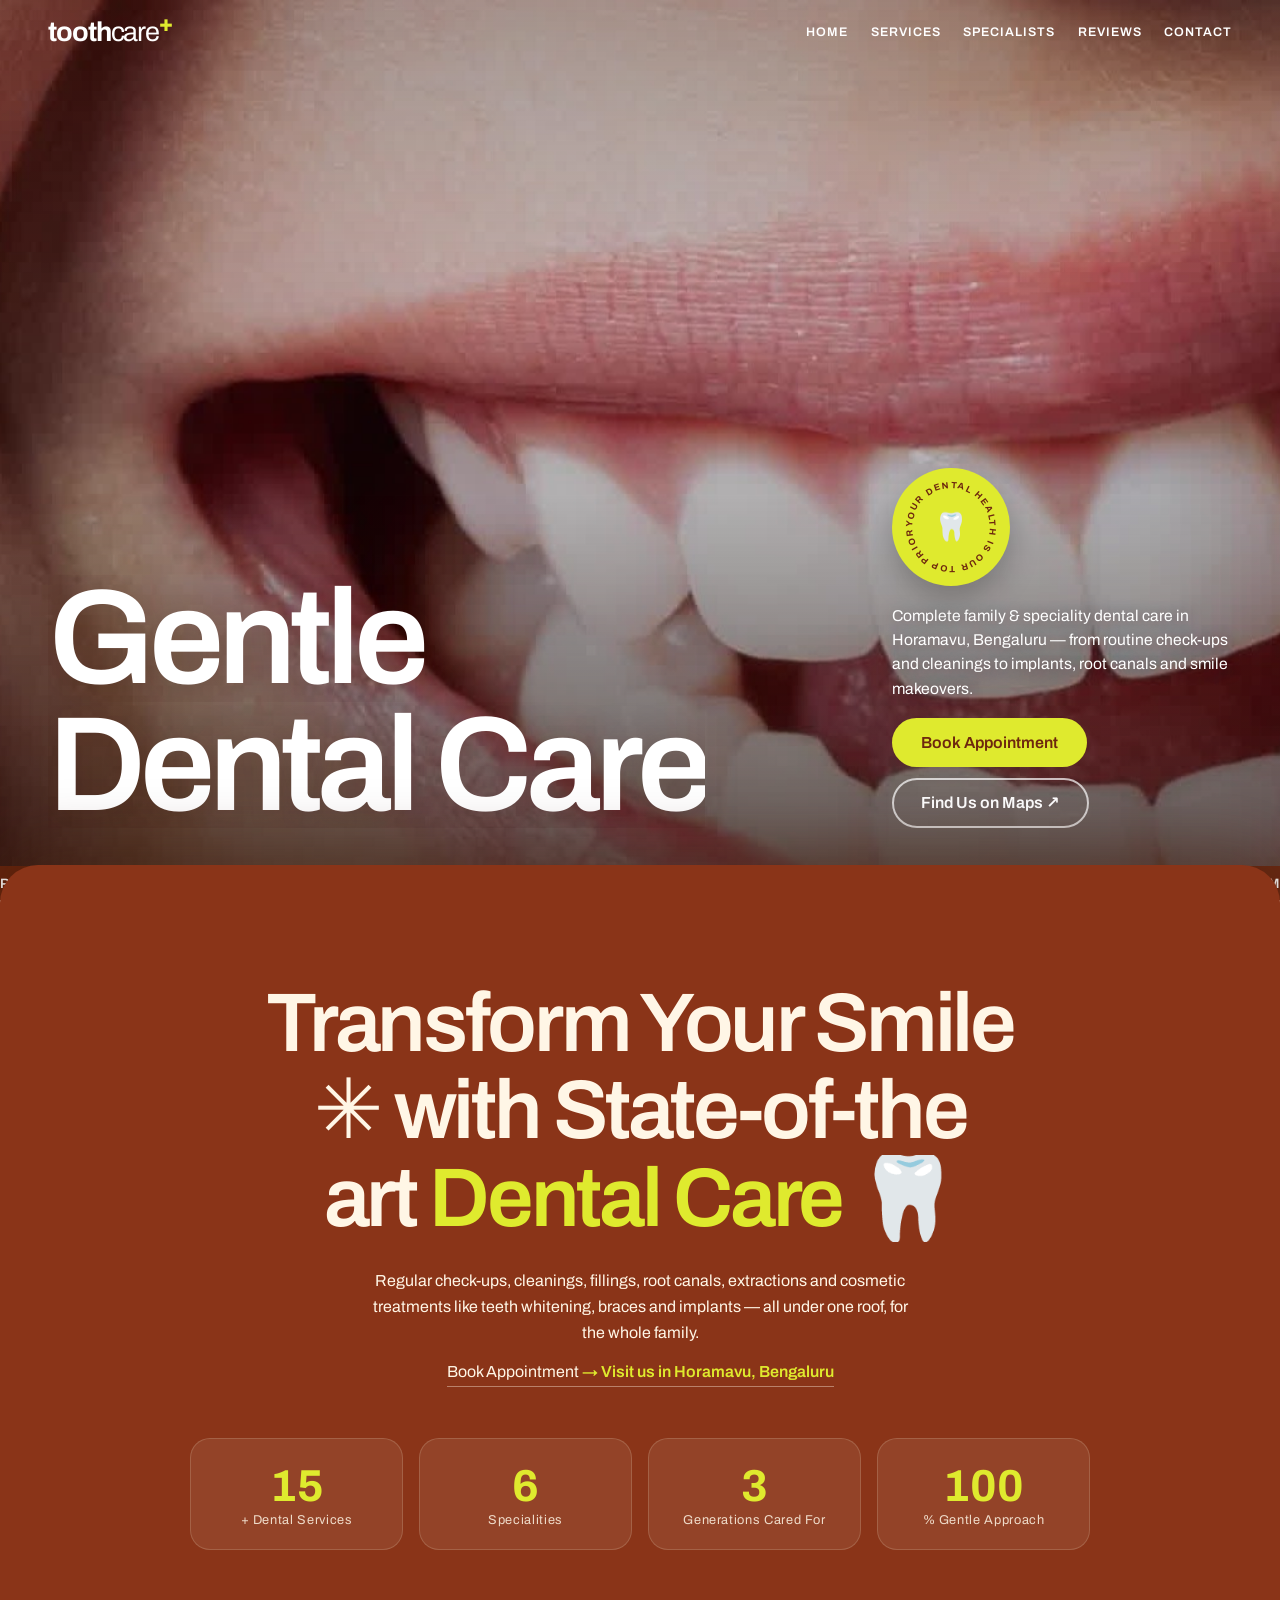
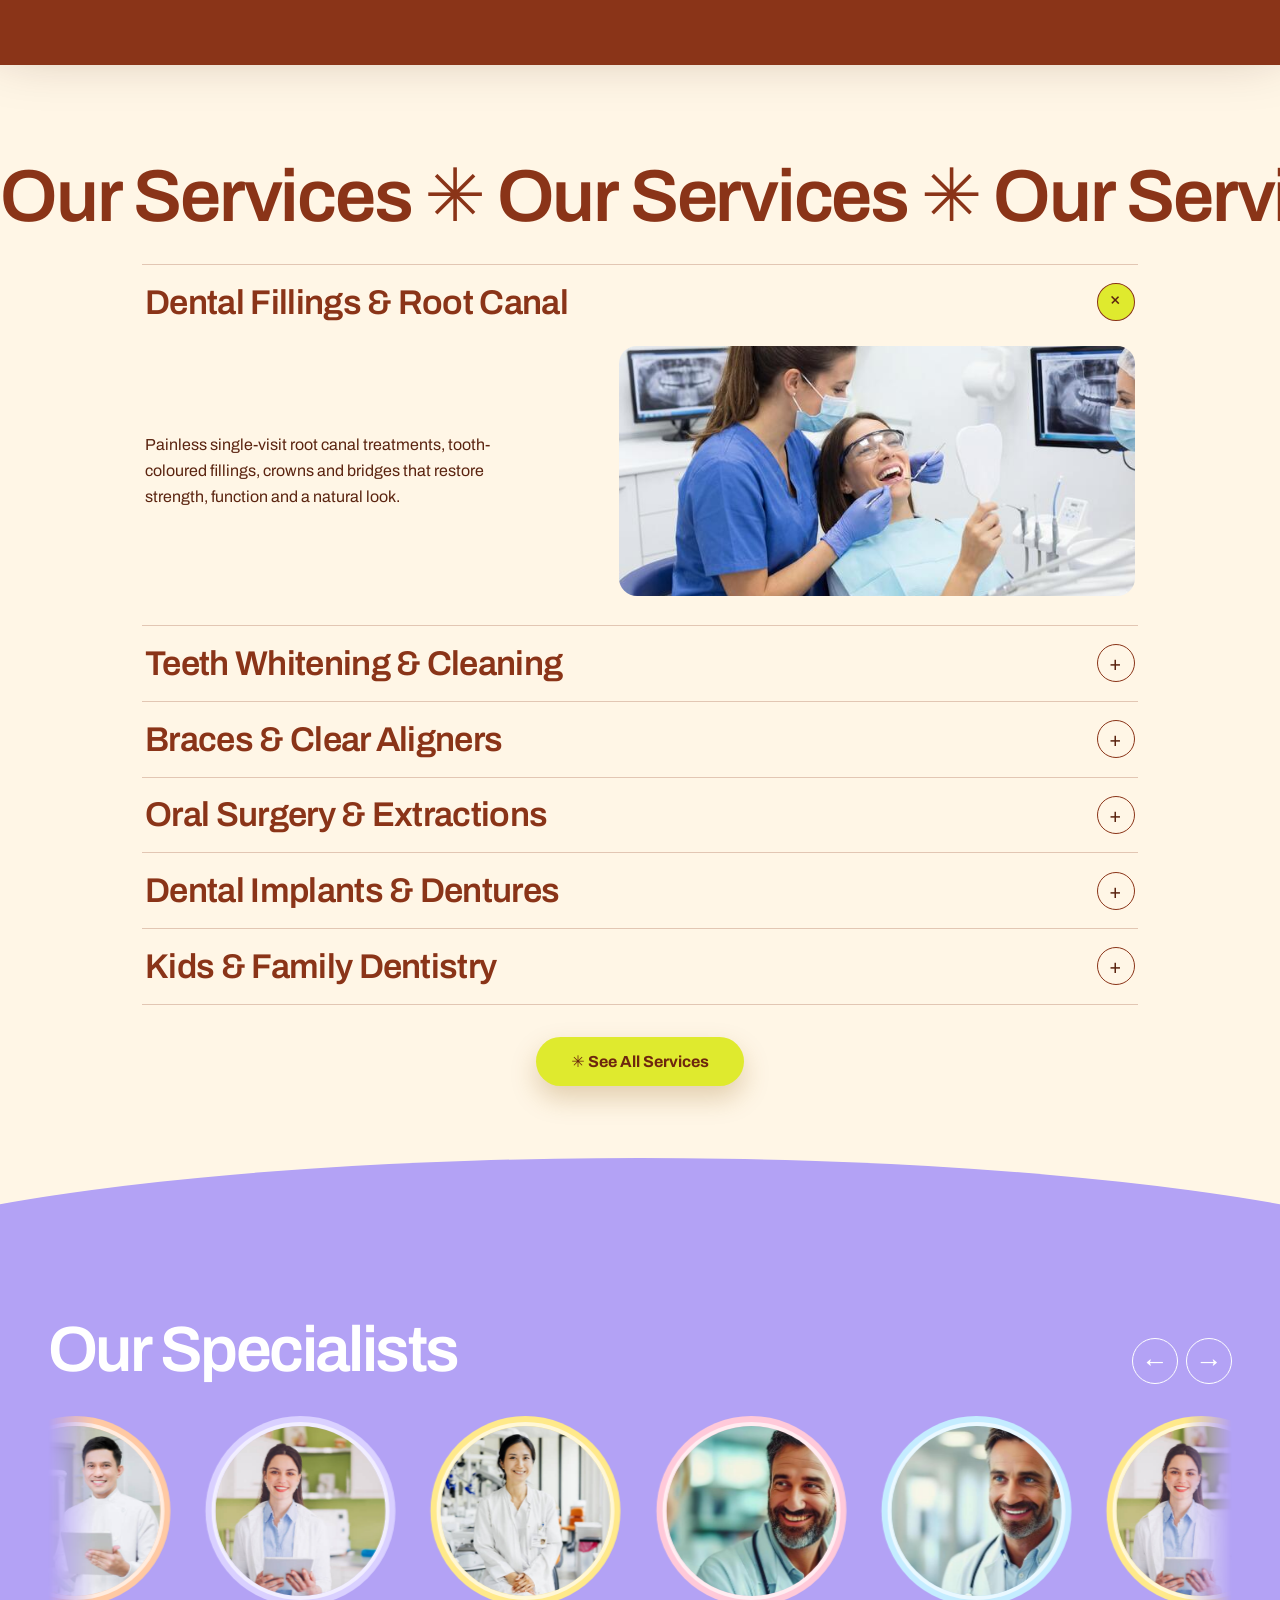
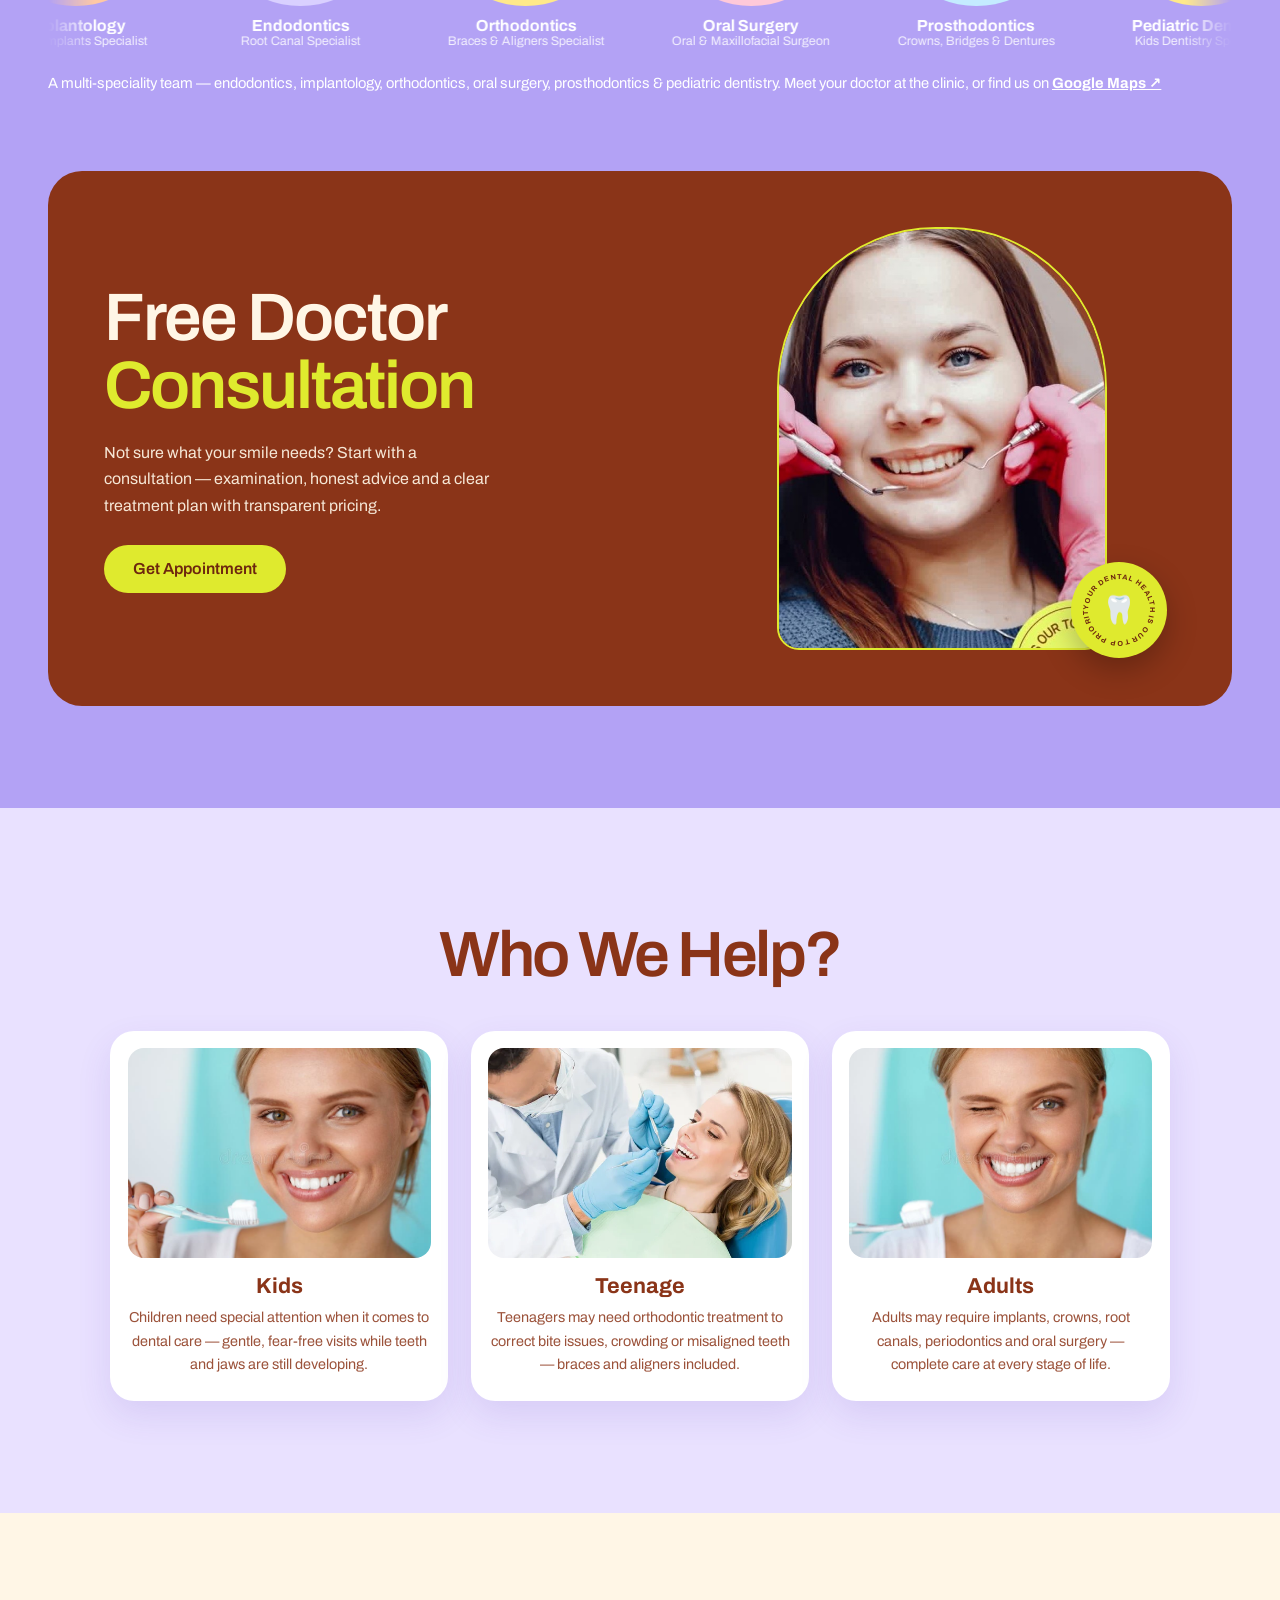
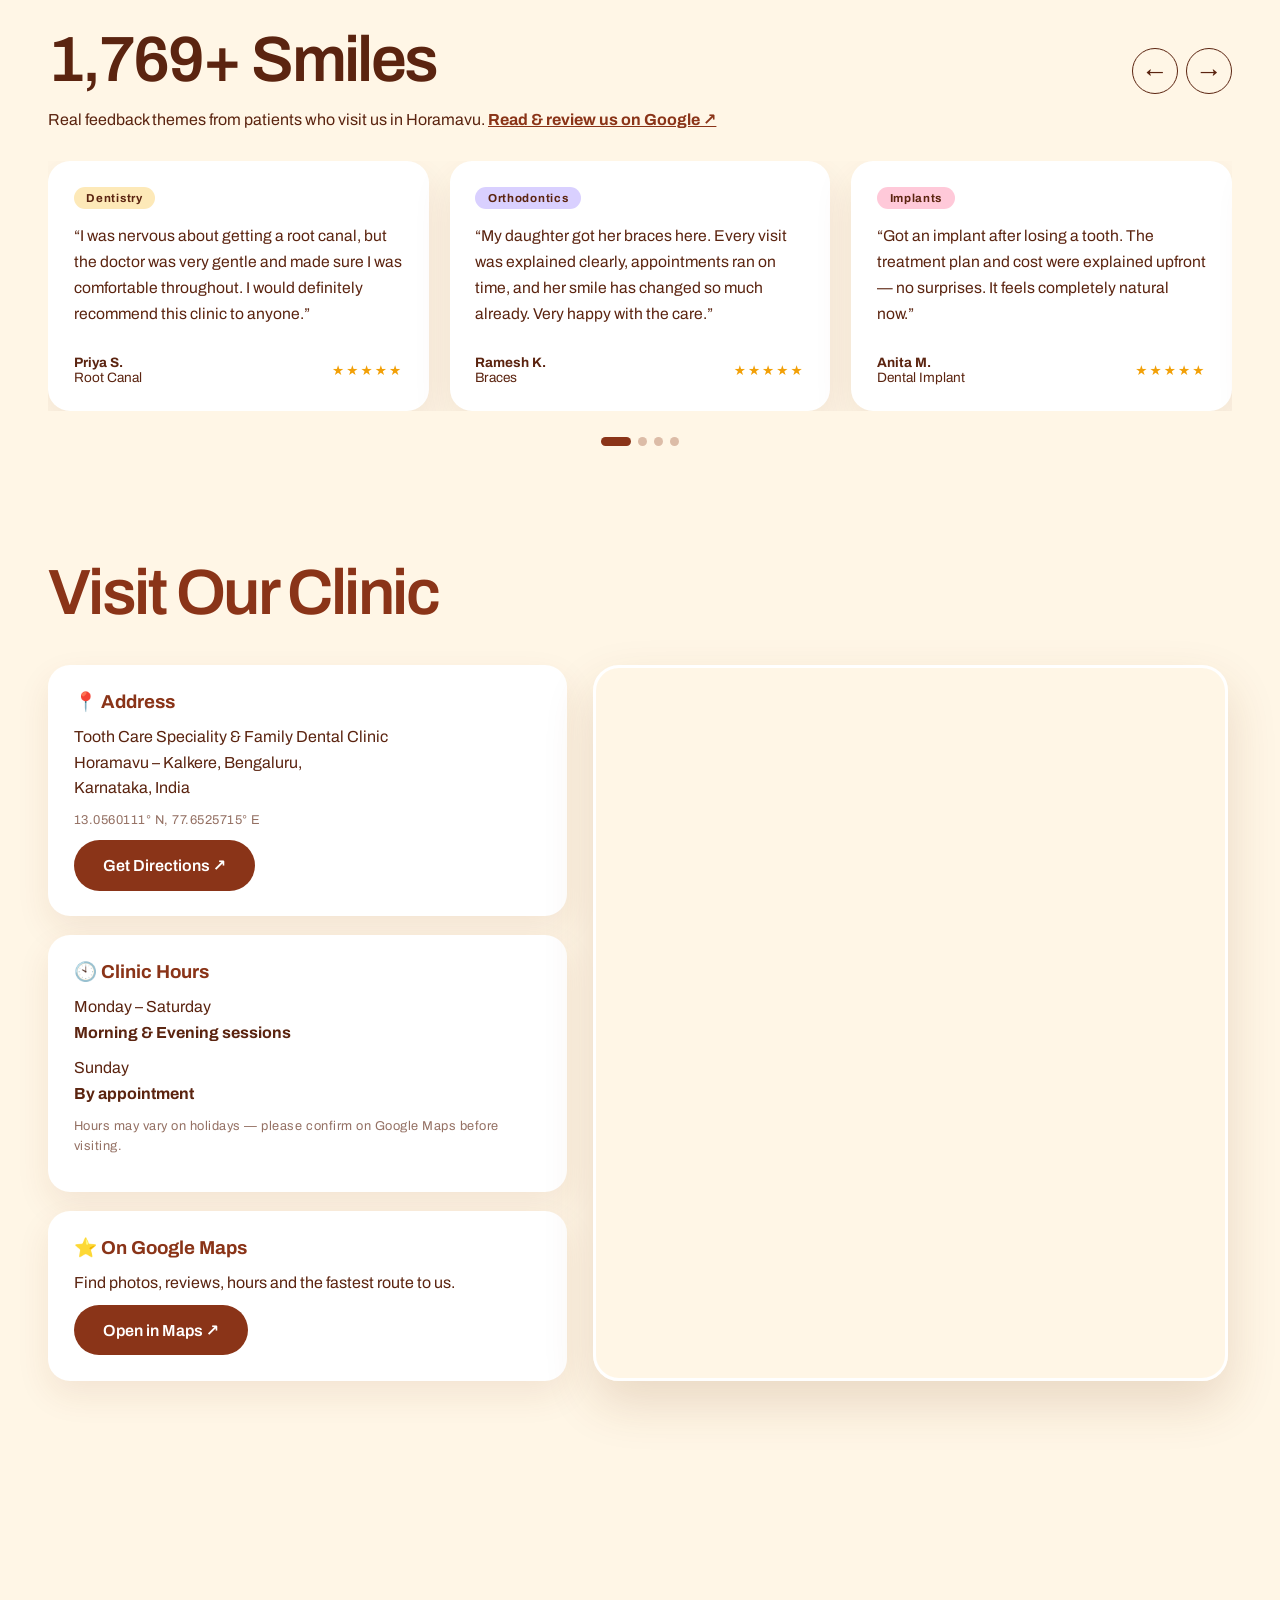
==== index.html @ a6b0d1fe "Build Tooth Care dental clinic site replicating reference video design & animations Co-authored-by: " ====
<!DOCTYPE html>
<html lang="en">
<head>
<meta charset="UTF-8">
<meta name="viewport" content="width=device-width, initial-scale=1.0">
<title>Tooth Care Speciality & Family Dental Clinic — Gentle Dental Care, Horamavu, Bengaluru</title>
<meta name="description" content="Tooth Care Speciality & Family Dental Clinic in Horamavu–Kalkere, Bengaluru. Gentle, state-of-the-art family dentistry: implants, root canal, braces, whitening & kids dentistry.">
<link rel="preconnect" href="https://fonts.googleapis.com"><link rel="preconnect" href="https://fonts.gstatic.com" crossorigin>
<link href="https://fonts.googleapis.com/css2?family=Archivo:ital,wght@0,400;0,500;0,600;0,700;1,400&family=Archivo+Expanded:wght@500;600&display=swap" rel="stylesheet">
<link rel="stylesheet" href="styles.css">
<link rel="icon" href="data:image/svg+xml,<svg xmlns='http://www.w3.org/2000/svg' viewBox='0 0 100 100'><text y='.9em' font-size='90'>🦷</text></svg>">
</head>
<body>

<!-- ══════════ INTRO COLLAGE (video 0–1.5s: tilted cards zoom-out) ══════════ -->
<div class="intro" id="intro" aria-hidden="true">
  <div class="intro-card ic1"><img src="assets/hero.jpg" alt=""><span>Gentle Dental Care</span></div>
  <div class="intro-card ic2"><img src="assets/service-fillings.jpg" alt=""><span>Our Services ✳</span></div>
  <div class="intro-card ic3"><img src="assets/consult.jpg" alt=""><span>Free Consultation</span></div>
  <div class="intro-card ic4"><img src="assets/doc-2.jpg" alt=""><span>Our Specialists</span></div>
  <div class="intro-logo">tooth<b>care</b></div>
</div>

<!-- ══════════ HEADER ══════════ -->
<header class="site-head" id="siteHead">
  <a class="logo" href="#top">tooth<span>care</span><i>✚</i></a>
  <button class="burger" id="burger" aria-label="Open menu"><span></span><span></span></button>
  <nav class="head-nav">
    <a href="#top">HOME</a><a href="#services">SERVICES</a><a href="#specialists">SPECIALISTS</a><a href="#reviews">REVIEWS</a><a href="#visit">CONTACT</a>
  </nav>
</header>

<!-- Full-screen menu (brown slide-down) -->
<div class="menu-overlay" id="menuOverlay">
  <button class="menu-close" id="menuClose" aria-label="Close menu">✕</button>
  <nav>
    <a href="#top"><em>01</em>Home</a><a href="#services"><em>02</em>Services</a>
    <a href="#specialists"><em>03</em>Specialists</a><a href="#help"><em>04</em>Who We Help</a>
    <a href="#reviews"><em>05</em>Reviews</a><a href="#book"><em>06</em>Book Appointment</a><a href="#visit"><em>07</em>Visit Us</a>
  </nav>
  <p>TOOTH CARE SPECIALITY &amp; FAMILY DENTAL CLINIC · Horamavu, Bengaluru</p>
</div>

<main id="top">

<!-- ══════════ HERO (video 1–5s) ══════════ -->
<section class="hero">
  <div class="hero-media"><img id="heroImg" src="assets/hero.jpg" alt="A bright, healthy smile"></div>
  <div class="hero-shade"></div>
  <div class="hero-content">
    <h1 class="mask-lines">
      <span class="ml"><span>Gentle</span></span>
      <span class="ml"><span>Dental Care</span></span>
    </h1>
    <div class="hero-side">
      <div class="badge-rotor" aria-hidden="true">
        <svg viewBox="0 0 120 120"><defs><path id="circ" d="M60,60 m-44,0 a44,44 0 1,1 88,0 a44,44 0 1,1 -88,0"/></defs>
        <text><textPath href="#circ">YOUR DENTAL HEALTH IS OUR TOP PRIORITY • </textPath></text></svg>
        <span class="badge-tooth">🦷</span>
      </div>
      <p class="hero-copy reveal">Complete family &amp; speciality dental care in Horamavu, Bengaluru — from routine check-ups and cleanings to implants, root canals and smile makeovers.</p>
      <div class="hero-cta reveal">
        <a class="btn btn-lime" href="#book">Book Appointment</a>
        <a class="btn btn-ghost" href="https://www.google.com/maps/place/TOOTH+CARE+SPECIALITY+%26+FAMILY+DENTAL+CLINIC/@13.0560163,77.6499966,17z/data=!3m1!4b1!4m6!3m5!1s0x3bae171b1716ad7f:0x46b4d4e4eebc64c6!8m2!3d13.0560111!4d77.6525715!16s%2Fg%2F11z4lwh942" target="_blank" rel="noopener">Find Us on Maps ↗</a>
      </div>
    </div>
  </div>
  <div class="hero-ticker" aria-hidden="true"><div class="ticker-track">
    <span>PAINLESS ROOT CANAL ✳ DENTAL IMPLANTS ✳ BRACES &amp; ALIGNERS ✳ TEETH WHITENING ✳ KIDS DENTISTRY ✳ CROWNS &amp; BRIDGES ✳ </span>
    <span>PAINLESS ROOT CANAL ✳ DENTAL IMPLANTS ✳ BRACES &amp; ALIGNERS ✳ TEETH WHITENING ✳ KIDS DENTISTRY ✳ CROWNS &amp; BRIDGES ✳ </span>
  </div></div>
</section>

<!-- ══════════ TRANSFORM (video 3–5.5s: brown panel slides up) ══════════ -->
<section class="transform" id="about">
  <h2 class="mask-lines center">
    <span class="ml"><span>Transform Your Smile</span></span>
    <span class="ml"><span>✳ with State-of-the</span></span>
    <span class="ml"><span>art <em>Dental Care</em> 🦷</span></span>
  </h2>
  <p class="transform-copy reveal">Regular check-ups, cleanings, fillings, root canals, extractions and cosmetic treatments like teeth whitening, braces and implants — all under one roof, for the whole family.</p>
  <a class="phone-link reveal" href="#book">Book Appointment <b>→ Visit us in Horamavu, Bengaluru</b></a>
  <div class="stats reveal-group">
    <div class="stat"><strong data-count="15">0</strong><span>+ Dental Services</span></div>
    <div class="stat"><strong data-count="6">0</strong><span>Specialities</span></div>
    <div class="stat"><strong data-count="3">0</strong><span>Generations Cared For</span></div>
    <div class="stat"><strong data-count="100">0</strong><span>% Gentle Approach</span></div>
  </div>
</section>

<!-- ══════════ SERVICES (video 5.5–13s: marquee + expanding accordion + scoop) ══════════ -->
<section class="services" id="services">
  <div class="marquee" aria-hidden="true"><div class="marquee-track" id="marqueeTrack"></div></div>

  <div class="accordion" id="accordion">
    <article class="svc is-open" data-svc>
      <button class="svc-head"><span class="svc-name">Dental Fillings &amp; Root Canal</span><span class="svc-plus">+</span></button>
      <div class="svc-body"><div class="svc-inner">
        <p>Painless single-visit root canal treatments, tooth-coloured fillings, crowns and bridges that restore strength, function and a natural look.</p>
        <img src="assets/service-fillings.jpg" alt="Dentist treating a patient">
      </div></div>
    </article>
    <article class="svc" data-svc>
      <button class="svc-head"><span class="svc-name">Teeth Whitening &amp; Cleaning</span><span class="svc-plus">+</span></button>
      <div class="svc-body"><div class="svc-inner">
        <p>Professional scaling, polishing and whitening that lifts stains and brightens your smile safely — with honest guidance on keeping it that way.</p>
        <img src="assets/service-whitening.jpg" alt="Teeth whitening treatment">
      </div></div>
    </article>
    <article class="svc" data-svc>
      <button class="svc-head"><span class="svc-name">Braces &amp; Clear Aligners</span><span class="svc-plus">+</span></button>
      <div class="svc-body"><div class="svc-inner">
        <p>Orthodontic treatment for teens and adults — metal, ceramic and discreet clear aligners to correct bite issues and misaligned teeth.</p>
        <img src="assets/service-smile.jpg" alt="Happy patient after treatment">
      </div></div>
    </article>
    <article class="svc" data-svc>
      <button class="svc-head"><span class="svc-name">Oral Surgery &amp; Extractions</span><span class="svc-plus">+</span></button>
      <div class="svc-body"><div class="svc-inner">
        <p>Gentle wisdom-tooth removal and surgical extractions with careful after-care, so healing is quick and comfortable.</p>
        <img src="assets/service-surgery.jpg" alt="Dental surgery in a modern clinic">
      </div></div>
    </article>
    <article class="svc" data-svc>
      <button class="svc-head"><span class="svc-name">Dental Implants &amp; Dentures</span><span class="svc-plus">+</span></button>
      <div class="svc-body"><div class="svc-inner">
        <p>Permanent, natural-feeling replacements for missing teeth — implants, implant-supported crowns and comfortable removable dentures.</p>
        <img src="assets/service-implants.jpg" alt="Dental implant treatment">
      </div></div>
    </article>
    <article class="svc" data-svc>
      <button class="svc-head"><span class="svc-name">Kids &amp; Family Dentistry</span><span class="svc-plus">+</span></button>
      <div class="svc-body"><div class="svc-inner">
        <p>Friendly preventive care for children — fluoride applications, sealants, habit correction and check-ups that make kids love the dentist.</p>
        <img src="assets/kids.jpg" alt="Young patient smiling">
      </div></div>
    </article>
  </div>
  <button class="see-all" id="seeAll">✳ See All Services</button>
  <div class="scoop" aria-hidden="true"></div>
</section>

<!-- ══════════ SPECIALISTS (video 13–19s: lavender auto-carousel) ══════════ -->
<section class="specialists" id="specialists">
  <div class="sec-head">
    <h2 class="mask-lines"><span class="ml"><span>Our Specialists</span></span></h2>
    <div class="arrows"><button id="spPrev" aria-label="Previous specialists">←</button><button id="spNext" aria-label="Next specialists">→</button></div>
  </div>
  <div class="sp-viewport"><div class="sp-track" id="spTrack"></div></div>
  <p class="sp-note reveal">A multi-speciality team — endodontics, implantology, orthodontics, oral surgery, prosthodontics &amp; pediatric dentistry. Meet your doctor at the clinic, or find us on <a href="https://www.google.com/maps/place/TOOTH+CARE+SPECIALITY+%26+FAMILY+DENTAL+CLINIC/@13.0560163,77.6499966,17z/data=!3m1!4b1!4m6!3m5!1s0x3bae171b1716ad7f:0x46b4d4e4eebc64c6!8m2!3d13.0560111!4d77.6525715!16s%2Fg%2F11z4lwh942" target="_blank" rel="noopener">Google Maps ↗</a></p>

  <!-- Free consultation banner (video 18.5–21s) -->
  <div class="consult reveal-scale">
    <div class="consult-text">
      <h3 class="mask-lines"><span class="ml"><span>Free Doctor</span></span><span class="ml"><span><em>Consultation</em></span></span></h3>
      <p>Not sure what your smile needs? Start with a consultation — examination, honest advice and a clear treatment plan with transparent pricing.</p>
      <a class="btn btn-lime" href="#book">Get Appointment</a>
    </div>
    <div class="consult-media">
      <img src="assets/consult.jpg" alt="Patient smiling during a dental check-up">
      <div class="badge-rotor small" aria-hidden="true">
        <svg viewBox="0 0 120 120"><defs><path id="circ2" d="M60,60 m-44,0 a44,44 0 1,1 88,0 a44,44 0 1,1 -88,0"/></defs>
        <text><textPath href="#circ2">YOUR DENTAL HEALTH IS OUR TOP PRIORITY • </textPath></text></svg>
        <span class="badge-tooth">🦷</span>
      </div>
    </div>
  </div>
</section>

<!-- ══════════ WHO WE HELP (video 21–23.5s: staggered cards) ══════════ -->
<section class="help" id="help">
  <h2 class="mask-lines center"><span class="ml"><span>Who We Help?</span></span></h2>
  <div class="help-grid reveal-group">
    <article class="help-card"><img src="assets/kids.jpg" alt="Smiling child"><h3>Kids</h3><p>Children need special attention when it comes to dental care — gentle, fear-free visits while teeth and jaws are still developing.</p></article>
    <article class="help-card"><img src="assets/service-whitening.jpg" alt="Teen dental treatment"><h3>Teenage</h3><p>Teenagers may need orthodontic treatment to correct bite issues, crowding or misaligned teeth — braces and aligners included.</p></article>
    <article class="help-card"><img src="assets/adults.jpg" alt="Smiling adult"><h3>Adults</h3><p>Adults may require implants, crowns, root canals, periodontics and oral surgery — complete care at every stage of life.</p></article>
  </div>
</section>

<!-- ══════════ REVIEWS (video 23.5–27.5s: card carousel) ══════════ -->
<section class="reviews" id="reviews">
  <div class="sec-head">
    <h2 class="mask-lines"><span class="ml"><span><b data-count="1800">0</b>+ Smiles</span></span></h2>
    <div class="arrows"><button id="rvPrev" aria-label="Previous reviews">←</button><button id="rvNext" aria-label="Next reviews">→</button></div>
  </div>
  <p class="reviews-sub reveal">Real feedback themes from patients who visit us in Horamavu. <a href="https://www.google.com/maps/place/TOOTH+CARE+SPECIALITY+%26+FAMILY+DENTAL+CLINIC/@13.0560163,77.6499966,17z/data=!3m1!4b1!4m6!3m5!1s0x3bae171b1716ad7f:0x46b4d4e4eebc64c6!8m2!3d13.0560111!4d77.6525715!16s%2Fg%2F11z4lwh942" target="_blank" rel="noopener">Read &amp; review us on Google ↗</a></p>
  <div class="rv-viewport"><div class="rv-track" id="rvTrack"></div></div>
  <div class="rv-dots" id="rvDots"></div>
</section>

<!-- ══════════ VISIT / MAPS ══════════ -->
<section class="visit" id="visit">
  <h2 class="mask-lines"><span class="ml"><span>Visit Our Clinic</span></span></h2>
  <div class="visit-grid">
    <div class="visit-info reveal-group">
      <div class="v-card"><h3>📍 Address</h3><p>Tooth Care Speciality &amp; Family Dental Clinic<br>Horamavu – Kalkere, Bengaluru,<br>Karnataka, India</p><p class="coords">13.0560111° N, 77.6525715° E</p>
      <a class="btn btn-brown" href="https://www.google.com/maps/dir/?api=1&destination=13.0560111,77.6525715&destination_place_id=ChIJj60xaxAWrjsRxmS87u40tEY" target="_blank" rel="noopener">Get Directions ↗</a></div>
      <div class="v-card"><h3>🕙 Clinic Hours</h3><p>Monday – Saturday<br><b>Morning &amp; Evening sessions</b></p><p>Sunday<br><b>By appointment</b></p><p class="coords">Hours may vary on holidays — please confirm on Google Maps before visiting.</p></div>
      <div class="v-card"><h3>⭐ On Google Maps</h3><p>Find photos, reviews, hours and the fastest route to us.</p>
      <a class="btn btn-brown" href="https://www.google.com/maps/place/TOOTH+CARE+SPECIALITY+%26+FAMILY+DENTAL+CLINIC/@13.0560163,77.6499966,17z/data=!3m1!4b1!4m6!3m5!1s0x3bae171b1716ad7f:0x46b4d4e4eebc64c6!8m2!3d13.0560111!4d77.6525715!16s%2Fg%2F11z4lwh942" target="_blank" rel="noopener">Open in Maps ↗</a></div>
    </div>
    <div class="map-wrap reveal-scale">
      <iframe title="Tooth Care Speciality & Family Dental Clinic on Google Maps" src="https://www.google.com/maps?q=TOOTH%20CARE%20SPECIALITY%20%26%20FAMILY%20DENTAL%20CLINIC&ll=13.0560111,77.6525715&z=17&output=embed" loading="lazy" referrerpolicy="no-referrer-when-downgrade" allowfullscreen></iframe>
    </div>
  </div>
</section>

<!-- ══════════ BOOK (lime footer, video 27.5–29.5s, circle-wipe reveal) ══════════ -->
<footer class="book" id="book">
  <h2 class="mask-lines center"><span class="ml"><span>Book appointment today</span></span></h2>
  <form class="book-form reveal" id="bookForm" novalidate>
    <div class="mode-toggle" role="group" aria-label="Consultation mode">
      <button type="button" class="is-on" data-mode="In-person">In-person</button>
      <button type="button" data-mode="Online">Online</button>
    </div>
    <div class="form-row">
      <label>Your name<input name="name" type="text" placeholder="Full name" required></label>
      <label>Phone<input name="phone" type="tel" inputmode="tel" placeholder="10-digit mobile" required></label>
    </div>
    <div class="form-row">
      <label>Service<select name="service" required><option value="">Select a service…</option><option>General Check-up &amp; Cleaning</option><option>Root Canal Treatment</option><option>Dental Implants</option><option>Braces / Clear Aligners</option><option>Teeth Whitening</option><option>Kids Dentistry</option><option>Tooth Pain / Emergency</option><option>Other</option></select></label>
      <label>Preferred date<input name="date" type="date" required></label>
    </div>
    <label class="full">Anything we should know? (optional)<textarea name="notes" rows="2" placeholder="e.g. Tooth pain since 2 days…"></textarea></label>
    <p class="form-err" id="formErr" role="alert"></p>
    <button class="btn btn-brown big" type="submit">Get Appointment Now</button>
    <p class="form-ok" id="formOk" hidden>✅ Thank you! Your request is noted. Please also confirm your slot at the clinic — or tap “Get Directions” to visit us directly.</p>
  </form>

  <div class="foot-grid reveal-group">
    <div class="foot-brand"><span class="logo light">tooth<i>care</i>✚</span><p>Gentle Dental Care for the whole family — Horamavu, Bengaluru.</p></div>
    <nav><h4>Menu</h4><a href="#services">Services</a><a href="#specialists">Specialists</a><a href="#reviews">Reviews</a><a href="#visit">Contact</a></nav>
    <nav><h4>Solutions</h4><a href="#services">Dental fillings</a><a href="#services">Root canal treatment</a><a href="#services">Teeth whitening</a><a href="#services">Dental implants</a></nav>
    <nav><h4>Follow us</h4><a href="https://www.google.com/maps/place/TOOTH+CARE+SPECIALITY+%26+FAMILY+DENTAL+CLINIC/@13.0560163,77.6499966,17z/data=!3m1!4b1!4m6!3m5!1s0x3bae171b1716ad7f:0x46b4d4e4eebc64c6!8m2!3d13.0560111!4d77.6525715!16s%2Fg%2F11z4lwh942" target="_blank" rel="noopener">Google Maps</a><a href="#book">Book Online</a><a href="#visit">Directions</a></nav>
  </div>
  <div class="foot-base"><span>© 2026 Tooth Care Speciality &amp; Family Dental Clinic. All Rights Reserved.</span><span>Horamavu · Bengaluru</span><span>Terms &amp; Conditions</span></div>
</footer>

</main>

<button class="to-top" id="toTop" aria-label="Back to top">↑</button>
<script src="script.js"></script>
</body>
</html>
---- styles.css ----
:root{
  --cream:#fff6e6; --brown:#8a3418; --brown-d:#6d270e; --lav:#b3a2f5; --lav-l:#e9e1ff;
  --lime:#dfea2e; --lime-d:#c8d41f; --ink:#5b2410; --white:#fff; --rad:26px;
  --ease:cubic-bezier(.22,1,.36,1); --spring:cubic-bezier(.34,1.56,.64,1);
}
*{margin:0;padding:0;box-sizing:border-box}
html{scroll-behavior:smooth}
body{font-family:'Archivo',system-ui,sans-serif;background:var(--cream);color:var(--ink);overflow-x:hidden}
img{display:block;max-width:100%}
a{color:inherit}
button{font:inherit;cursor:pointer;background:none;border:0;color:inherit}
::selection{background:var(--lime);color:var(--brown-d)}

/* ───────── INTRO COLLAGE ───────── */
.intro{position:fixed;inset:0;z-index:200;background:#f3d9c8;display:flex;align-items:center;justify-content:center;animation:introOut .7s var(--ease) 1.6s forwards}
.intro-logo{font-size:clamp(2rem,6vw,4rem);font-weight:600;color:var(--brown);animation:introLogo 1.5s var(--ease) both}
.intro-logo b{color:#fff;-webkit-text-stroke:1.5px var(--brown)}
.intro-card{position:absolute;width:min(300px,42vw);border-radius:14px;overflow:hidden;box-shadow:0 30px 60px rgba(90,30,5,.35);background:#fff}
.intro-card img{height:170px;width:100%;object-fit:cover}
.intro-card span{display:block;padding:.5rem .8rem;font-weight:600;color:var(--brown)}
.ic1{transform:rotate(-9deg) translate(-46vw,-16vh) scale(.9);animation:flyIn 1.1s var(--ease) both}
.ic2{transform:rotate(7deg) translate(44vw,-20vh);animation:flyIn 1.1s .1s var(--ease) both}
.ic3{transform:rotate(6deg) translate(-42vw,26vh);animation:flyIn 1.1s .2s var(--ease) both}
.ic4{transform:rotate(-7deg) translate(46vw,24vh);animation:flyIn 1.1s .3s var(--ease) both}
@keyframes flyIn{from{opacity:0;scale:.6}to{opacity:1}}
@keyframes introLogo{from{opacity:0;transform:translateY(40px) scale(.9)}to{opacity:1}}
@keyframes introOut{to{opacity:0;visibility:hidden;transform:scale(1.12)}}

/* ───────── HEADER ───────── */
.site-head{position:fixed;inset:0 0 auto;z-index:100;display:flex;align-items:center;justify-content:space-between;padding:1rem clamp(1rem,4vw,3rem);transition:.45s var(--ease);color:#fff}
.site-head.scrolled{background:rgba(255,246,230,.9);backdrop-filter:blur(14px);color:var(--brown);box-shadow:0 10px 40px rgba(110,45,10,.12);padding-block:.6rem}
.logo{font-size:1.7rem;font-weight:700;text-decoration:none;letter-spacing:-.04em}
.logo span{font-weight:400}.logo i{font-style:normal;color:var(--lime);font-size:1rem;vertical-align:super}
.head-nav{display:flex;gap:1.4rem}
.head-nav a{text-decoration:none;font-size:.78rem;font-weight:600;letter-spacing:.08em;position:relative;padding:.3rem 0}
.head-nav a::after{content:"";position:absolute;left:0;bottom:0;height:2px;width:100%;background:currentColor;transform:scaleX(0);transform-origin:right;transition:transform .4s var(--ease)}
.head-nav a:hover::after{transform:scaleX(1);transform-origin:left}
.burger{display:none;flex-direction:column;gap:6px;padding:.5rem}
.burger span{width:28px;height:2px;background:currentColor;transition:.35s}
@media(max-width:820px){.head-nav{display:none}.burger{display:flex}}

.menu-overlay{position:fixed;inset:0;z-index:150;background:var(--brown);color:var(--cream);padding:clamp(1.5rem,6vw,4rem);clip-path:circle(0 at calc(100% - 3rem) 2rem);transition:clip-path .8s var(--ease);display:flex;flex-direction:column}
.menu-overlay.open{clip-path:circle(150% at calc(100% - 3rem) 2rem)}
.menu-overlay nav{margin:auto 0;display:flex;flex-direction:column;gap:.4rem}
.menu-overlay nav a{font-size:clamp(2rem,7vw,3.6rem);font-weight:600;text-decoration:none;letter-spacing:-.03em;transition:.3s}
.menu-overlay nav a:hover{color:var(--lime);transform:translateX(14px)}
.menu-overlay nav em{font-style:normal;font-size:.9rem;color:var(--lime);margin-right:1rem;vertical-align:super}
.menu-close{align-self:flex-end;font-size:1.6rem;color:var(--cream)}
.menu-overlay p{font-size:.75rem;letter-spacing:.14em;opacity:.75}

/* ───────── BUTTONS / SHARED ───────── */
.btn{display:inline-flex;align-items:center;gap:.5rem;padding:.85rem 1.7rem;border-radius:99px;font-weight:600;text-decoration:none;transition:.35s var(--spring);border:2px solid transparent}
.btn-lime{background:var(--lime);color:var(--brown-d)}
.btn-lime:hover{background:#fff;transform:translateY(-3px) scale(1.03);box-shadow:0 14px 30px rgba(0,0,0,.2)}
.btn-ghost{border-color:rgba(255,255,255,.7);color:#fff}
.btn-ghost:hover{background:#fff;color:var(--brown)}
.btn-brown{background:var(--brown);color:#fff}
.btn-brown:hover{background:var(--brown-d);transform:translateY(-3px)}
.btn.big{font-size:1.05rem;padding:1rem 2.4rem}
.arrows{display:flex;gap:.5rem}
.arrows button{width:46px;height:46px;border-radius:50%;border:1.5px solid currentColor;font-size:1.1rem;transition:.3s var(--spring);display:grid;place-items:center}
.arrows button:hover{background:var(--brown);border-color:var(--brown);color:#fff;transform:scale(1.1)}
.sec-head{display:flex;align-items:end;justify-content:space-between;gap:1rem;margin-bottom:2rem}
.sec-head h2,.help h2,.visit h2{font-size:clamp(2.2rem,5.5vw,4rem);font-weight:600;letter-spacing:-.04em}

/* masked line reveal — video signature */
.mask-lines .ml{display:block;overflow:hidden}
.mask-lines .ml>span{display:block;transform:translateY(110%);transition:transform 1s var(--ease)}
.mask-lines .ml:nth-child(2)>span{transition-delay:.12s}.mask-lines .ml:nth-child(3)>span{transition-delay:.24s}
.inview .mask-lines .ml>span,.mask-lines.inview .ml>span{transform:translateY(0)}
.mask-lines em{font-style:normal;color:var(--lime)}
.center{text-align:center}

/* scroll reveals */
.reveal{opacity:0;transform:translateY(46px);transition:opacity .9s var(--ease),transform .9s var(--ease)}
.reveal.inview{opacity:1;transform:none}
.reveal-scale{opacity:0;transform:scale(.86) translateY(50px);transition:1s var(--ease)}
.reveal-scale.inview{opacity:1;transform:none}
.reveal-group>*{opacity:0;transform:translateY(44px);transition:.85s var(--ease)}
.reveal-group.inview>*{opacity:1;transform:none}
.reveal-group.inview>*:nth-child(2){transition-delay:.12s}.reveal-group.inview>*:nth-child(3){transition-delay:.24s}
.reveal-group.inview>*:nth-child(4){transition-delay:.36s}.reveal-group.inview>*:nth-child(5){transition-delay:.48s}

/* rotating badge — video signature */
.badge-rotor{position:relative;width:118px;height:118px;border-radius:50%;background:var(--lime);color:var(--brown-d);display:grid;place-items:center;flex:none;box-shadow:0 12px 30px rgba(0,0,0,.25)}
.badge-rotor svg{position:absolute;inset:6px;animation:spin 12s linear infinite}
.badge-rotor text{font-size:10.2px;font-weight:700;letter-spacing:.16em;fill:var(--brown-d)}
.badge-tooth{font-size:1.7rem;animation:spinRev 12s linear infinite}
.badge-rotor.small{width:96px;height:96px}
@keyframes spin{to{transform:rotate(360deg)}}
@keyframes spinRev{to{transform:rotate(-360deg)}}

/* ───────── HERO ───────── */
.hero{position:relative;min-height:100svh;display:flex;align-items:flex-end;overflow:hidden;color:#fff;background:#3a1c10}
.hero-media{position:absolute;inset:0}
.hero-media img{width:100%;height:112%;object-fit:cover;object-position:center 30%;will-change:transform}
.hero-shade{position:absolute;inset:0;background:linear-gradient(180deg,rgba(40,15,5,.25),transparent 35%,transparent 55%,rgba(40,15,5,.55))}
.hero-content{position:relative;z-index:2;width:100%;padding:7rem clamp(1rem,4vw,3rem) 4.5rem;display:flex;justify-content:space-between;align-items:flex-end;gap:2rem;flex-wrap:wrap}
.hero h1{font-size:clamp(3.2rem,10.5vw,9rem);line-height:.94;font-weight:600;letter-spacing:-.045em;text-shadow:0 6px 40px rgba(60,20,0,.35)}
.hero-side{max-width:340px;display:flex;flex-direction:column;gap:1.1rem;align-items:flex-start}
.hero-copy{font-size:.98rem;line-height:1.55;text-shadow:0 2px 14px rgba(60,20,0,.5)}
.hero-cta{display:flex;gap:.7rem;flex-wrap:wrap}
.hero-ticker{position:absolute;left:0;right:0;bottom:0;z-index:3;background:rgba(109,39,14,.85);backdrop-filter:blur(6px);overflow:hidden;padding:.55rem 0}
.ticker-track{display:flex;width:max-content;animation:marquee 26s linear infinite;font-weight:600;letter-spacing:.06em;font-size:.85rem;white-space:nowrap}
@keyframes marquee{to{transform:translateX(-50%)}}

/* ───────── TRANSFORM ───────── */
.transform{background:var(--brown);color:var(--cream);text-align:center;padding:clamp(4rem,9vw,7.5rem) clamp(1rem,6vw,5rem);border-radius:0 0 0 0;position:relative;z-index:3;margin-top:-2.2rem;border-top-left-radius:38px;border-top-right-radius:38px;box-shadow:0 -20px 60px rgba(60,20,0,.35)}
.transform h2{font-size:clamp(2.4rem,6.5vw,5.2rem);font-weight:600;letter-spacing:-.04em;line-height:1.05}
.transform-copy{max-width:560px;margin:1.6rem auto 1rem;line-height:1.65;opacity:.92}
.phone-link{display:inline-block;color:var(--cream);text-decoration:none;border-bottom:1.5px solid rgba(255,246,230,.4);padding-bottom:.4rem;transition:.3s}
.phone-link b{color:var(--lime);font-weight:600}
.phone-link:hover{border-color:var(--lime);letter-spacing:.02em}
.stats{display:grid;grid-template-columns:repeat(4,1fr);gap:1rem;max-width:900px;margin:3.2rem auto 0}
.stat{background:rgba(255,246,230,.08);border:1px solid rgba(255,246,230,.16);border-radius:20px;padding:1.4rem .6rem}
.stat strong{font-size:clamp(1.8rem,4vw,2.8rem);display:block;color:var(--lime)}
.stat span{font-size:.8rem;opacity:.85;letter-spacing:.05em}
@media(max-width:700px){.stats{grid-template-columns:repeat(2,1fr)}}

/* ───────── SERVICES ───────── */
.services{background:var(--cream);padding-top:clamp(3rem,7vw,5.5rem);position:relative}
.marquee{overflow:hidden;padding:0 0 1.6rem}
.marquee-track{display:flex;width:max-content;animation:marquee 18s linear infinite;font-size:clamp(2.4rem,6vw,4.6rem);font-weight:600;letter-spacing:-.03em;color:var(--brown);white-space:nowrap}
.marquee-track span{padding-right:1.2rem}
.accordion{max-width:1060px;margin:0 auto;padding:0 clamp(1rem,4vw,2rem)}
.svc{border-top:1.5px solid rgba(138,52,24,.25)}
.svc:last-of-type{border-bottom:1.5px solid rgba(138,52,24,.25)}
.svc-head{width:100%;display:flex;justify-content:space-between;align-items:center;gap:1rem;padding:1.15rem .2rem;text-align:left}
.svc-name{font-size:clamp(1.35rem,3.4vw,2.15rem);font-weight:600;letter-spacing:-.02em;color:var(--brown);transition:.3s}
.svc:hover .svc-name{transform:translateX(10px);color:var(--brown-d)}
.svc-plus{width:38px;height:38px;flex:none;border-radius:50%;border:1.5px solid var(--brown);display:grid;place-items:center;font-size:1.25rem;transition:.45s var(--spring)}
.svc.is-open .svc-plus{transform:rotate(135deg);background:var(--lime)}
.svc-body{max-height:0;overflow:hidden;transition:max-height .75s var(--ease)}
.svc.is-open .svc-body{max-height:420px}
.svc-inner{display:grid;grid-template-columns:1fr 1.15fr;gap:1.6rem;align-items:center;padding:.4rem .2rem 1.8rem}
.svc-inner p{line-height:1.65;max-width:42ch;opacity:0;transform:translateY(16px);transition:.6s .15s var(--ease)}
.svc.is-open .svc-inner p{opacity:1;transform:none}
.svc-inner img{width:100%;height:250px;object-fit:cover;border-radius:18px;transform:scale(.92);opacity:.4;transition:.7s var(--ease)}
.svc.is-open .svc-inner img{transform:scale(1);opacity:1}
@media(max-width:700px){.svc-inner{grid-template-columns:1fr}.svc-inner img{height:200px}}
.see-all{display:block;margin:2rem auto 0;background:var(--lime);color:var(--brown-d);font-weight:700;padding:.95rem 2.2rem;border-radius:99px;transition:.35s var(--spring);box-shadow:0 12px 26px rgba(140,90,10,.25)}
.see-all:hover{transform:translateY(-3px) scale(1.04);background:#fff}
.accordion.all .svc-body{max-height:420px}
.accordion.all .svc-inner p{opacity:1;transform:none}
.accordion.all .svc-inner img{transform:scale(1);opacity:1}
/* cream → lavender scoop (video 12–13s) */
.scoop{height:clamp(70px,11vw,150px);margin-top:clamp(2.5rem,6vw,4.5rem);background:var(--lav);border-radius:50% 50% 0 0/100% 100% 0 0;transform:scaleX(1.35)}

/* ───────── SPECIALISTS ───────── */
.specialists{background:var(--lav);color:#fff;padding:1rem clamp(1rem,4vw,3rem) clamp(4rem,8vw,6.5rem)}
.specialists .arrows button:hover{background:#fff;color:var(--brown);border-color:#fff}
.sp-viewport{overflow:hidden;mask-image:linear-gradient(90deg,transparent,#000 4%,#000 96%,transparent)}
.sp-track{display:flex;gap:clamp(1rem,3vw,2.2rem);width:max-content;will-change:transform}
.sp-card{text-align:center;width:clamp(140px,18vw,190px)}
.sp-card .ring{border-radius:50%;padding:6px;transition:.4s var(--spring)}
.sp-card:hover .ring{transform:translateY(-10px) scale(1.04)}
.sp-card img{width:100%;aspect-ratio:1;object-fit:cover;border-radius:50%;border:4px solid rgba(255,255,255,.65)}
.sp-card h3{font-size:1rem;margin-top:.7rem}
.sp-card p{font-size:.78rem;opacity:.85}
.sp-note{margin-top:1.6rem;font-size:.92rem}
.sp-note a{color:#fff;font-weight:700}

.consult{margin-top:clamp(3rem,7vw,5rem);background:var(--brown);border-radius:34px;padding:clamp(1.8rem,5vw,3.5rem);display:grid;grid-template-columns:1.1fr .9fr;gap:2rem;align-items:center;color:var(--cream);overflow:hidden}
.consult h3{font-size:clamp(2.2rem,5.5vw,4.2rem);font-weight:600;letter-spacing:-.03em;line-height:1.02}
.consult-text p{margin:1.2rem 0 1.6rem;line-height:1.65;max-width:44ch;opacity:.92}
.consult-media{position:relative;display:flex;justify-content:center}
.consult-media img{width:min(330px,80vw);aspect-ratio:.78;object-fit:cover;border-radius:48% 48% 22px 22px/38% 38% 22px 22px;border:2px solid var(--lime)}
.consult-media .badge-rotor{position:absolute;right:2%;bottom:-8px}
@media(max-width:760px){.consult{grid-template-columns:1fr}}

/* ───────── WHO WE HELP ───────── */
.help{background:var(--lav-l);padding:clamp(4rem,9vw,7rem) clamp(1rem,4vw,3rem);color:var(--brown)}
.help h2{margin-bottom:2.6rem}
.help-grid{display:grid;grid-template-columns:repeat(3,1fr);gap:1.4rem;max-width:1060px;margin:0 auto}
.help-card{background:#fff;border-radius:24px;padding:1.1rem 1.1rem 1.6rem;text-align:center;transition:.45s var(--spring);box-shadow:0 14px 34px rgba(90,60,180,.12)}
.help-card:hover{transform:translateY(-12px) rotate(-1deg);box-shadow:0 28px 50px rgba(90,60,180,.22)}
.help-card img{width:100%;height:210px;object-fit:cover;border-radius:16px}
.help-card h3{margin:1rem 0 .5rem;font-size:1.35rem}
.help-card p{font-size:.9rem;line-height:1.6;opacity:.85}
@media(max-width:760px){.help-grid{grid-template-columns:1fr}}

/* ───────── REVIEWS ───────── */
.reviews{background:var(--cream);padding:clamp(4rem,9vw,7rem) clamp(1rem,4vw,3rem);overflow:hidden}
.reviews h2 b{font-weight:600}
.reviews-sub{margin:-1rem 0 2rem;opacity:.85}
.reviews-sub a{font-weight:700;color:var(--brown)}
.rv-viewport{overflow:hidden}
.rv-track{display:flex;gap:1.3rem;transition:transform .8s var(--ease);will-change:transform}
.rv-card{flex:0 0 calc((100% - 2.6rem)/3);background:#fff;border-radius:22px;padding:1.6rem;box-shadow:0 16px 38px rgba(120,60,20,.1);display:flex;flex-direction:column;gap:.9rem;min-height:250px}
@media(max-width:900px){.rv-card{flex-basis:calc((100% - 1.3rem)/2)}}
@media(max-width:600px){.rv-card{flex-basis:100%}}
.chip{align-self:flex-start;font-size:.72rem;font-weight:700;letter-spacing:.06em;padding:.32rem .8rem;border-radius:99px}
.chip.c1{background:#fde9b8}.chip.c2{background:#d9d0ff}.chip.c3{background:#ffc9d9}.chip.c4{background:#c4ecff}
.rv-card blockquote{line-height:1.65;font-size:.98rem}
.rv-card .who{margin-top:auto;display:flex;justify-content:space-between;align-items:center;font-size:.85rem}
.rv-card .who b{display:block}
.stars{color:#f2a007;letter-spacing:.15em}
.rv-dots{display:flex;gap:.45rem;justify-content:center;margin-top:1.6rem}
.rv-dots button{width:9px;height:9px;border-radius:99px;background:rgba(138,52,24,.3);transition:.35s}
.rv-dots button.on{width:30px;background:var(--brown)}

/* ───────── VISIT ───────── */
.visit{background:var(--cream);padding:0 clamp(1rem,4vw,3rem) clamp(4rem,9vw,7rem)}
.visit h2{color:var(--brown);margin-bottom:2.4rem}
.visit-grid{display:grid;grid-template-columns:.9fr 1.1fr;gap:1.6rem;align-items:stretch;max-width:1180px}
.visit-info{display:grid;gap:1.2rem}
.v-card{background:#fff;border-radius:22px;padding:1.6rem;box-shadow:0 14px 34px rgba(120,60,20,.09)}
.v-card h3{margin-bottom:.7rem;color:var(--brown)}
.v-card p{line-height:1.6;margin-bottom:.6rem}
.coords{font-size:.8rem;opacity:.65;letter-spacing:.04em}
.map-wrap{border-radius:26px;overflow:hidden;min-height:380px;box-shadow:0 22px 50px rgba(120,60,20,.16);border:3px solid #fff}
.map-wrap iframe{width:100%;height:100%;min-height:380px;border:0;filter:saturate(1.05)}
@media(max-width:860px){.visit-grid{grid-template-columns:1fr}}

/* ───────── BOOK / FOOTER (lime + circle wipe) ───────── */
.book{background:var(--lime);color:var(--brown-d);padding:clamp(4rem,9vw,6.5rem) clamp(1rem,4vw,3rem) 1.6rem;clip-path:circle(0% at 50% 0);transition:clip-path 1.4s var(--ease)}
.book.inview{clip-path:circle(140% at 50% 0)}
.book h2{font-size:clamp(2.4rem,6.5vw,5rem);font-weight:600;letter-spacing:-.04em;color:var(--brown)}
.book-form{max-width:760px;margin:2.4rem auto 0;background:rgba(255,255,255,.55);border:1.5px solid rgba(109,39,14,.2);border-radius:26px;padding:clamp(1.3rem,4vw,2.2rem);backdrop-filter:blur(6px)}
.mode-toggle{display:inline-flex;background:#fff;border-radius:99px;padding:4px;gap:4px;margin-bottom:1.3rem}
.mode-toggle button{padding:.5rem 1.3rem;border-radius:99px;font-weight:600;transition:.3s}
.mode-toggle button.is-on{background:var(--brown);color:#fff}
.form-row{display:grid;grid-template-columns:1fr 1fr;gap:1rem}
@media(max-width:640px){.form-row{grid-template-columns:1fr}}
.book-form label{display:block;font-size:.82rem;font-weight:700;letter-spacing:.05em;margin-bottom:1rem}
.book-form input,.book-form select,.book-form textarea{width:100%;margin-top:.4rem;padding:.85rem 1rem;border-radius:14px;border:1.5px solid rgba(109,39,14,.25);background:#fff;font:inherit;color:var(--ink);transition:.3s}
.book-form input:focus,.book-form select:focus,.book-form textarea:focus{outline:3px solid rgba(138,52,24,.35);border-color:var(--brown)}
label.full{margin-bottom:.4rem}
.form-err{color:#b00020;font-weight:600;min-height:1.2em;margin:.4rem 0 .8rem}
.form-ok{background:#fff;border-radius:14px;padding:1rem;margin-top:1rem;line-height:1.55}
.book-form .btn{width:100%;justify-content:center}
.foot-grid{display:grid;grid-template-columns:1.6fr 1fr 1fr 1fr;gap:2rem;max-width:1100px;margin:4.5rem auto 0}
@media(max-width:760px){.foot-grid{grid-template-columns:1fr 1fr}}
.foot-brand .logo{font-size:2rem;color:var(--brown)}
.foot-brand p{margin-top:.7rem;line-height:1.6;max-width:30ch}
.foot-grid h4{margin-bottom:.9rem;font-size:.85rem;letter-spacing:.08em;text-transform:uppercase}
.foot-grid nav a{display:block;text-decoration:none;padding:.28rem 0;opacity:.85;transition:.25s}
.foot-grid nav a:hover{opacity:1;transform:translateX(5px);font-weight:600}
.foot-base{max-width:1100px;margin:3rem auto 0;border-top:1.5px solid rgba(109,39,14,.25);padding-top:1.2rem;display:flex;justify-content:space-between;gap:1rem;flex-wrap:wrap;font-size:.78rem;opacity:.8}

.to-top{position:fixed;right:1.2rem;bottom:1.2rem;z-index:90;width:52px;height:52px;border-radius:50%;background:var(--brown);color:#fff;font-size:1.25rem;box-shadow:0 14px 30px rgba(90,30,5,.35);opacity:0;pointer-events:none;transform:translateY(16px);transition:.4s var(--spring)}
.to-top.show{opacity:1;pointer-events:auto;transform:none}
.to-top:hover{background:var(--lime);color:var(--brown-d);transform:translateY(-4px)}

@media (prefers-reduced-motion: reduce){
  *,*::before,*::after{animation-duration:.01ms!important;transition-duration:.01ms!important}
  html{scroll-behavior:auto}.intro{display:none}
}
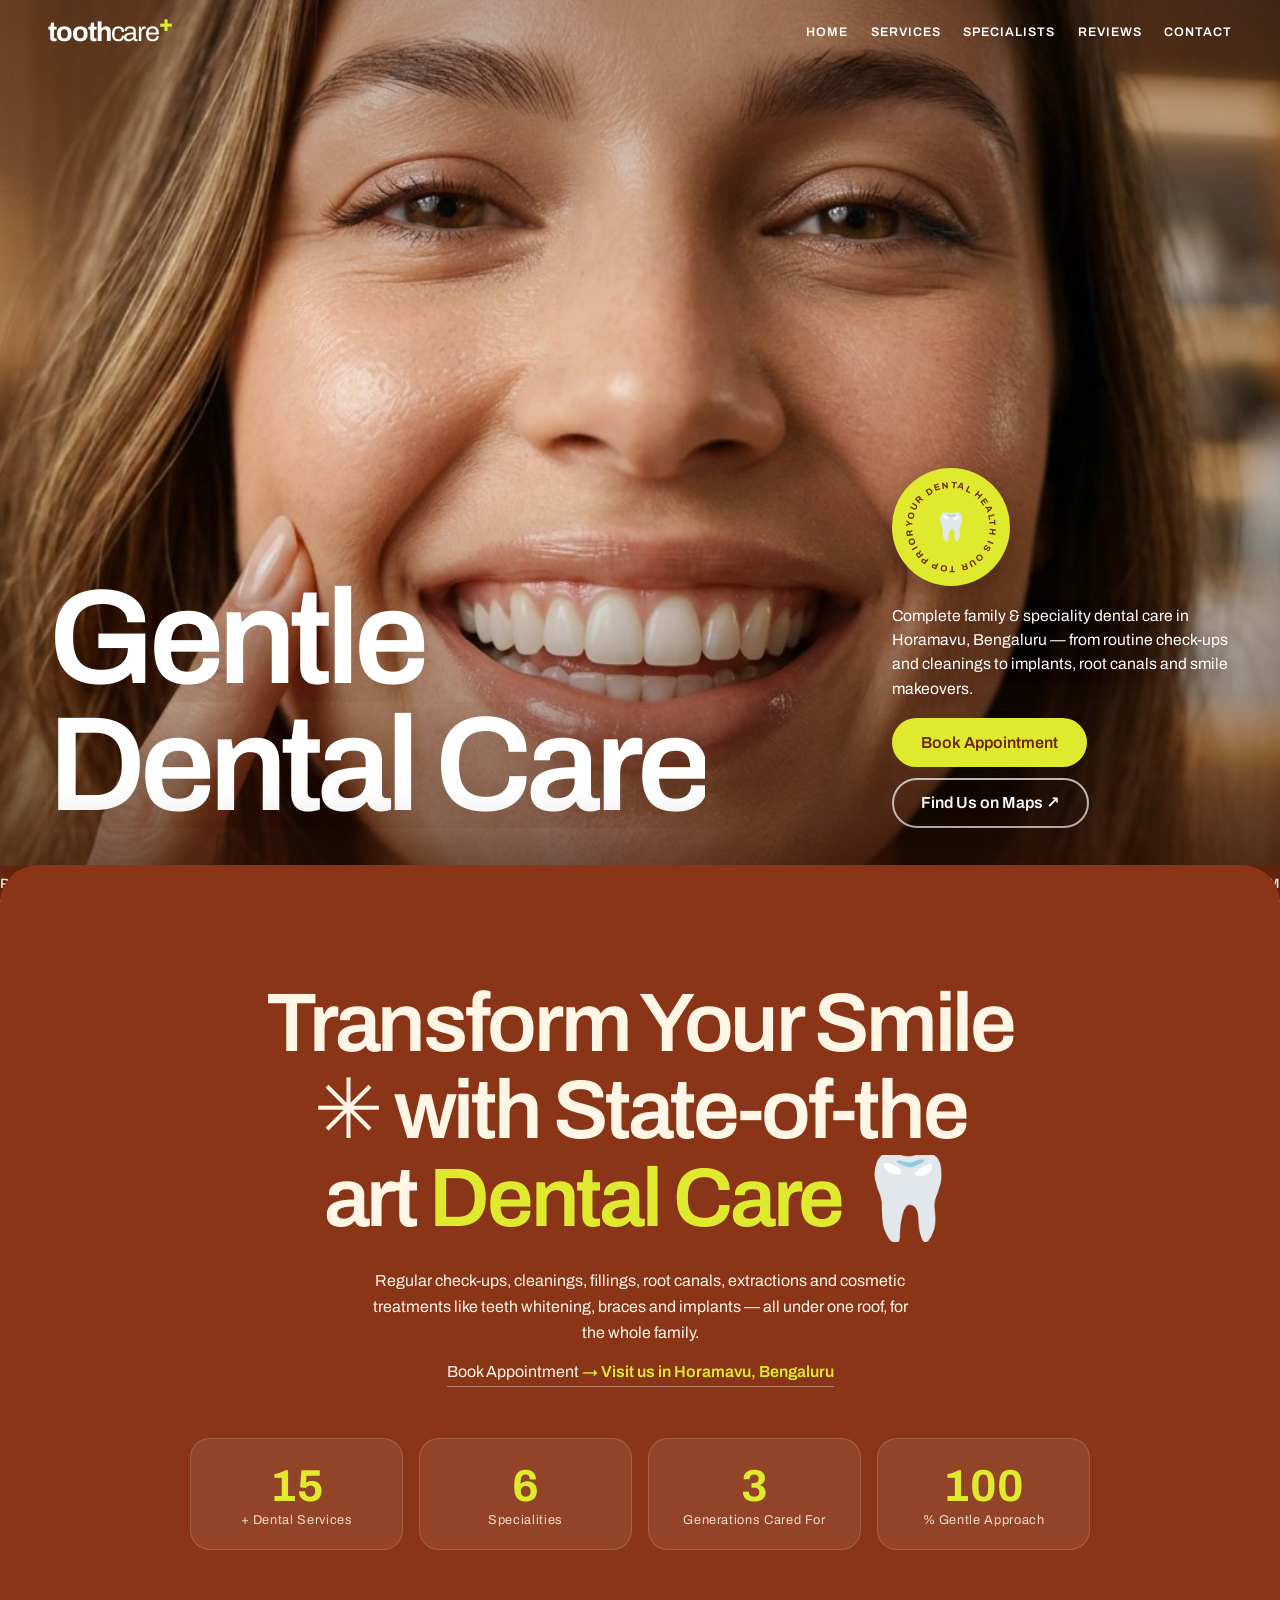
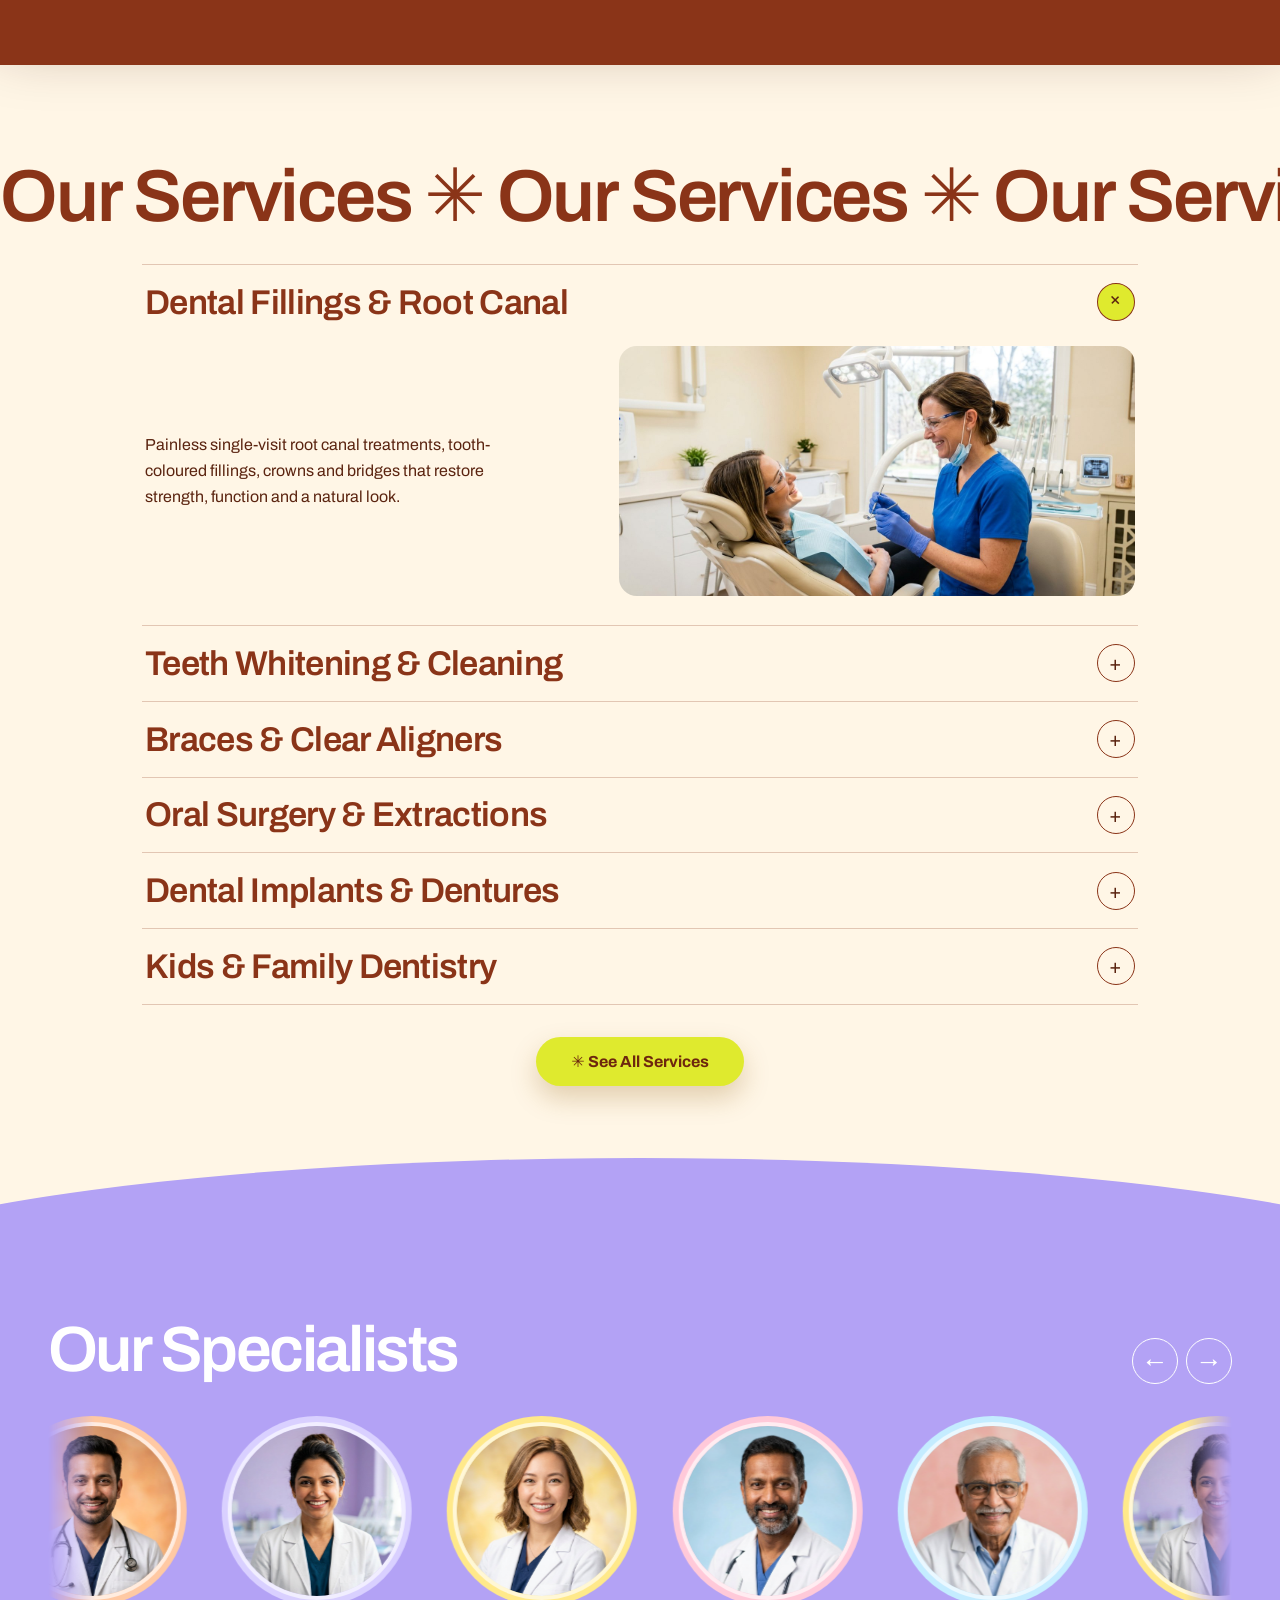
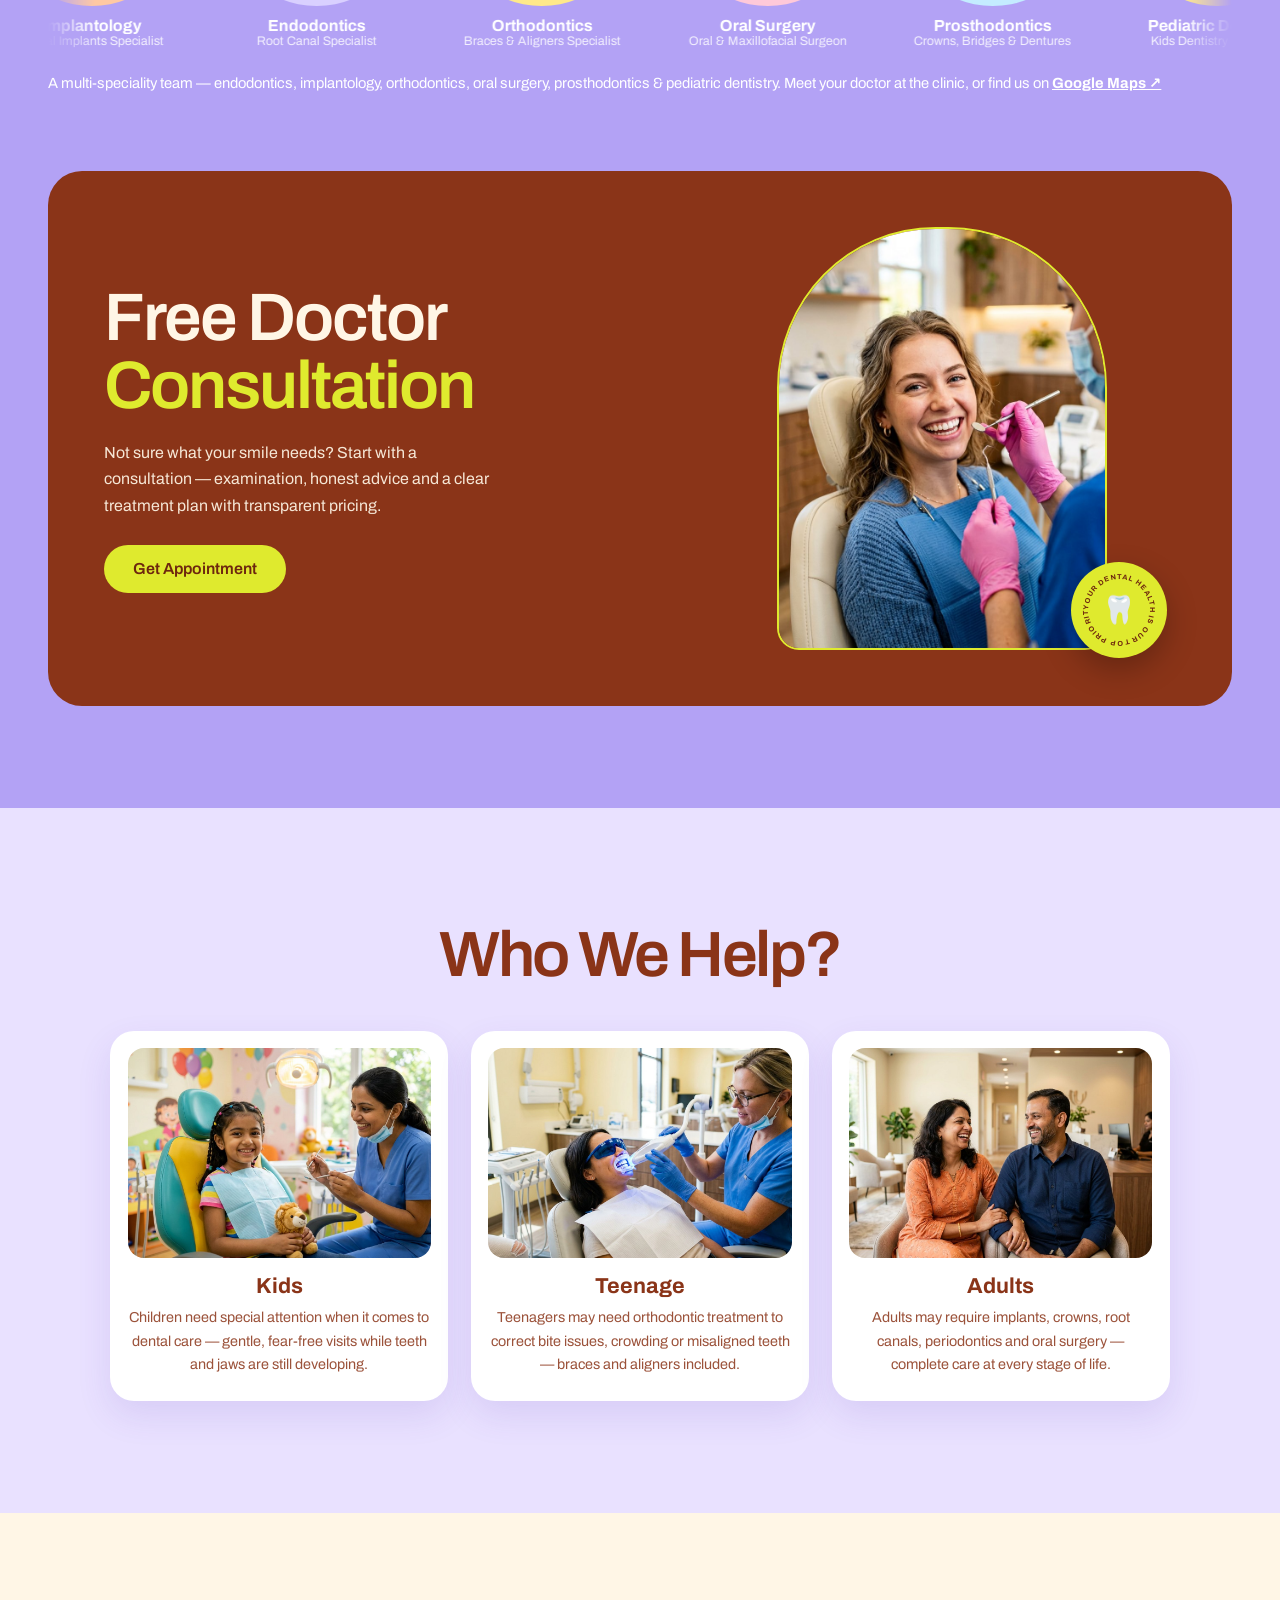
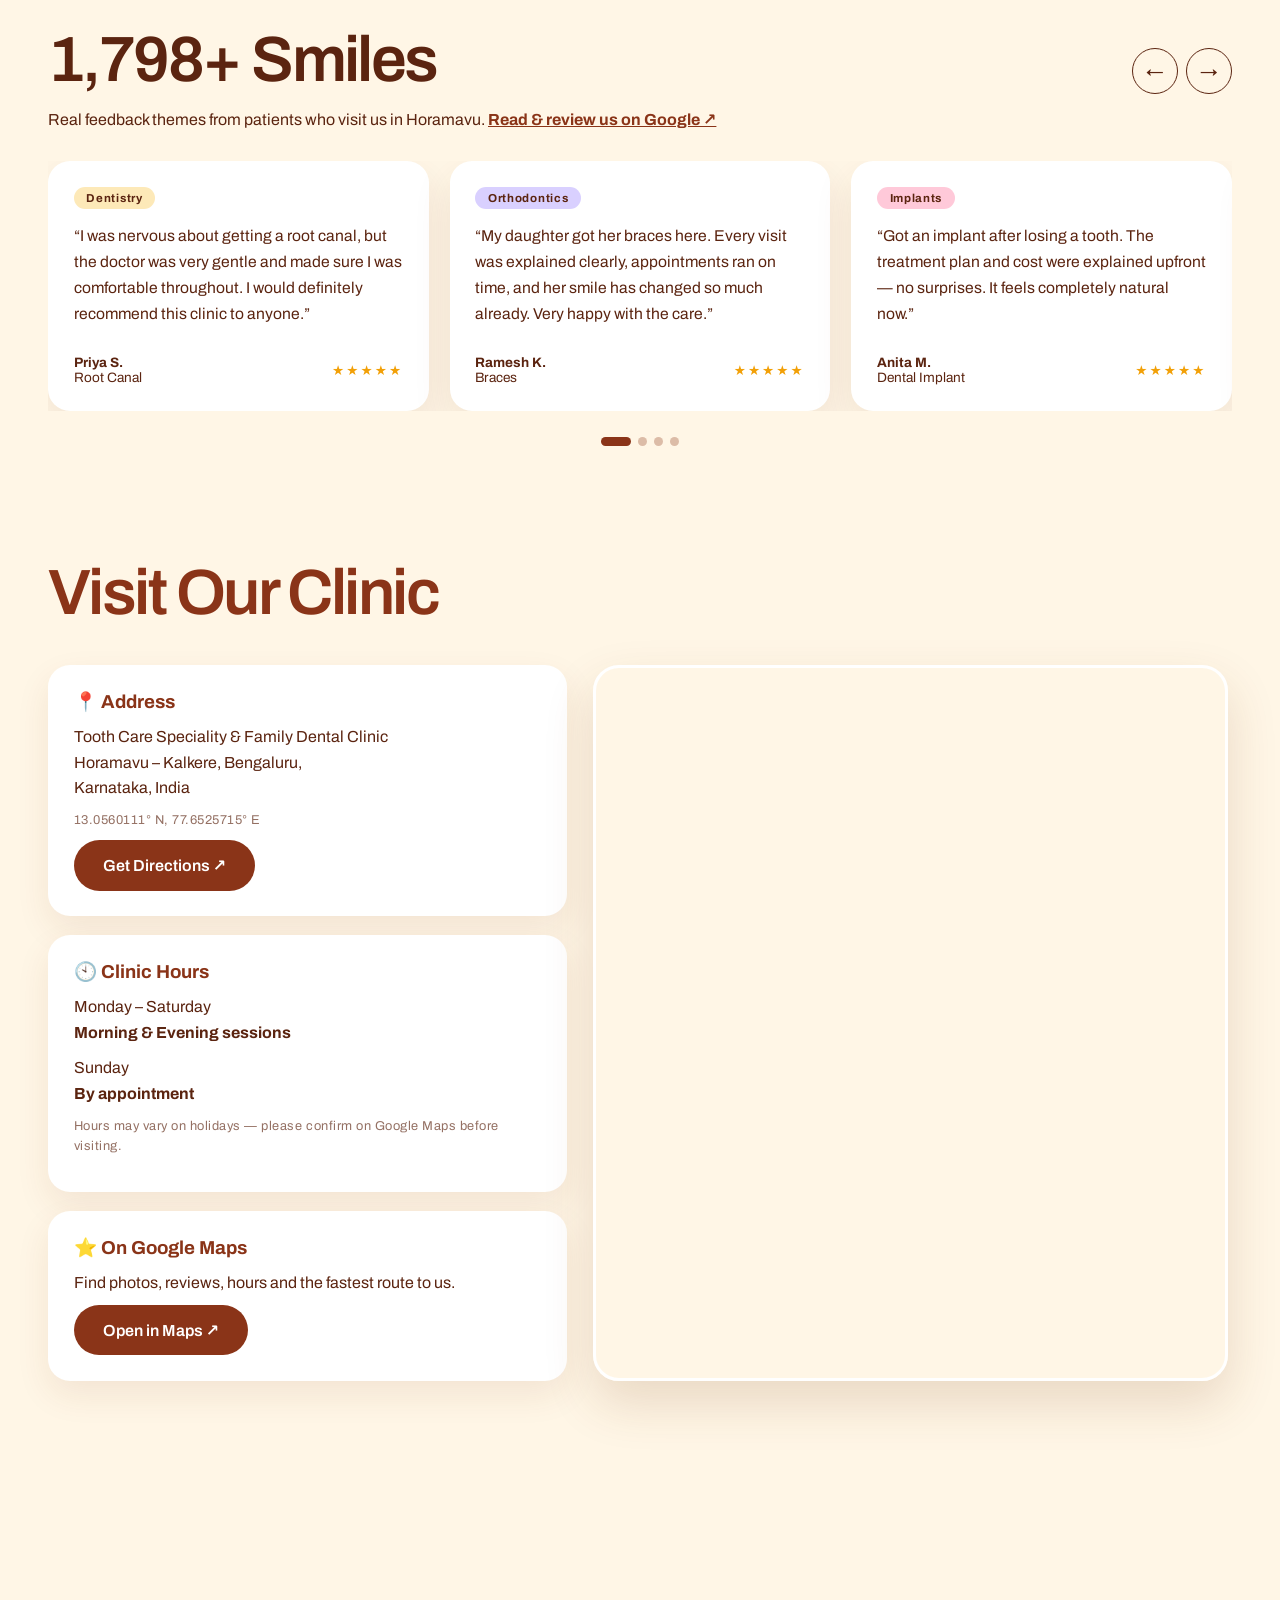
==== commit 36a91a4a: "New hero background & Who-We-Help images; finish specialist portraits Co-authored-by: arena-agent <2" ====
--- a/index.html
+++ b/index.html
@@ -14,7 +14,7 @@
 
 <!-- ══════════ INTRO COLLAGE (video 0–1.5s: tilted cards zoom-out) ══════════ -->
 <div class="intro" id="intro" aria-hidden="true">
-  <div class="intro-card ic1"><img src="assets/hero.jpg" alt=""><span>Gentle Dental Care</span></div>
+  <div class="intro-card ic1"><img src="assets/hero.jpg?v=3" alt=""><span>Gentle Dental Care</span></div>
   <div class="intro-card ic2"><img src="assets/service-fillings.jpg" alt=""><span>Our Services ✳</span></div>
   <div class="intro-card ic3"><img src="assets/consult.jpg" alt=""><span>Free Consultation</span></div>
   <div class="intro-card ic4"><img src="assets/doc-2.jpg" alt=""><span>Our Specialists</span></div>
@@ -45,7 +45,7 @@
 
 <!-- ══════════ HERO (video 1–5s) ══════════ -->
 <section class="hero">
-  <div class="hero-media"><img id="heroImg" src="assets/hero.jpg" alt="A bright, healthy smile"></div>
+  <div class="hero-media"><img id="heroImg" src="assets/hero.jpg?v=3" alt="A bright, healthy smile"></div>
   <div class="hero-shade"></div>
   <div class="hero-content">
     <h1 class="mask-lines">
@@ -173,7 +173,7 @@
   <div class="help-grid reveal-group">
     <article class="help-card"><img src="assets/kids.jpg" alt="Smiling child"><h3>Kids</h3><p>Children need special attention when it comes to dental care — gentle, fear-free visits while teeth and jaws are still developing.</p></article>
     <article class="help-card"><img src="assets/service-whitening.jpg" alt="Teen dental treatment"><h3>Teenage</h3><p>Teenagers may need orthodontic treatment to correct bite issues, crowding or misaligned teeth — braces and aligners included.</p></article>
-    <article class="help-card"><img src="assets/adults.jpg" alt="Smiling adult"><h3>Adults</h3><p>Adults may require implants, crowns, root canals, periodontics and oral surgery — complete care at every stage of life.</p></article>
+    <article class="help-card"><img src="assets/help-adults.jpg" alt="Happy adult couple smiling at the clinic"><h3>Adults</h3><p>Adults may require implants, crowns, root canals, periodontics and oral surgery — complete care at every stage of life.</p></article>
   </div>
 </section>
 
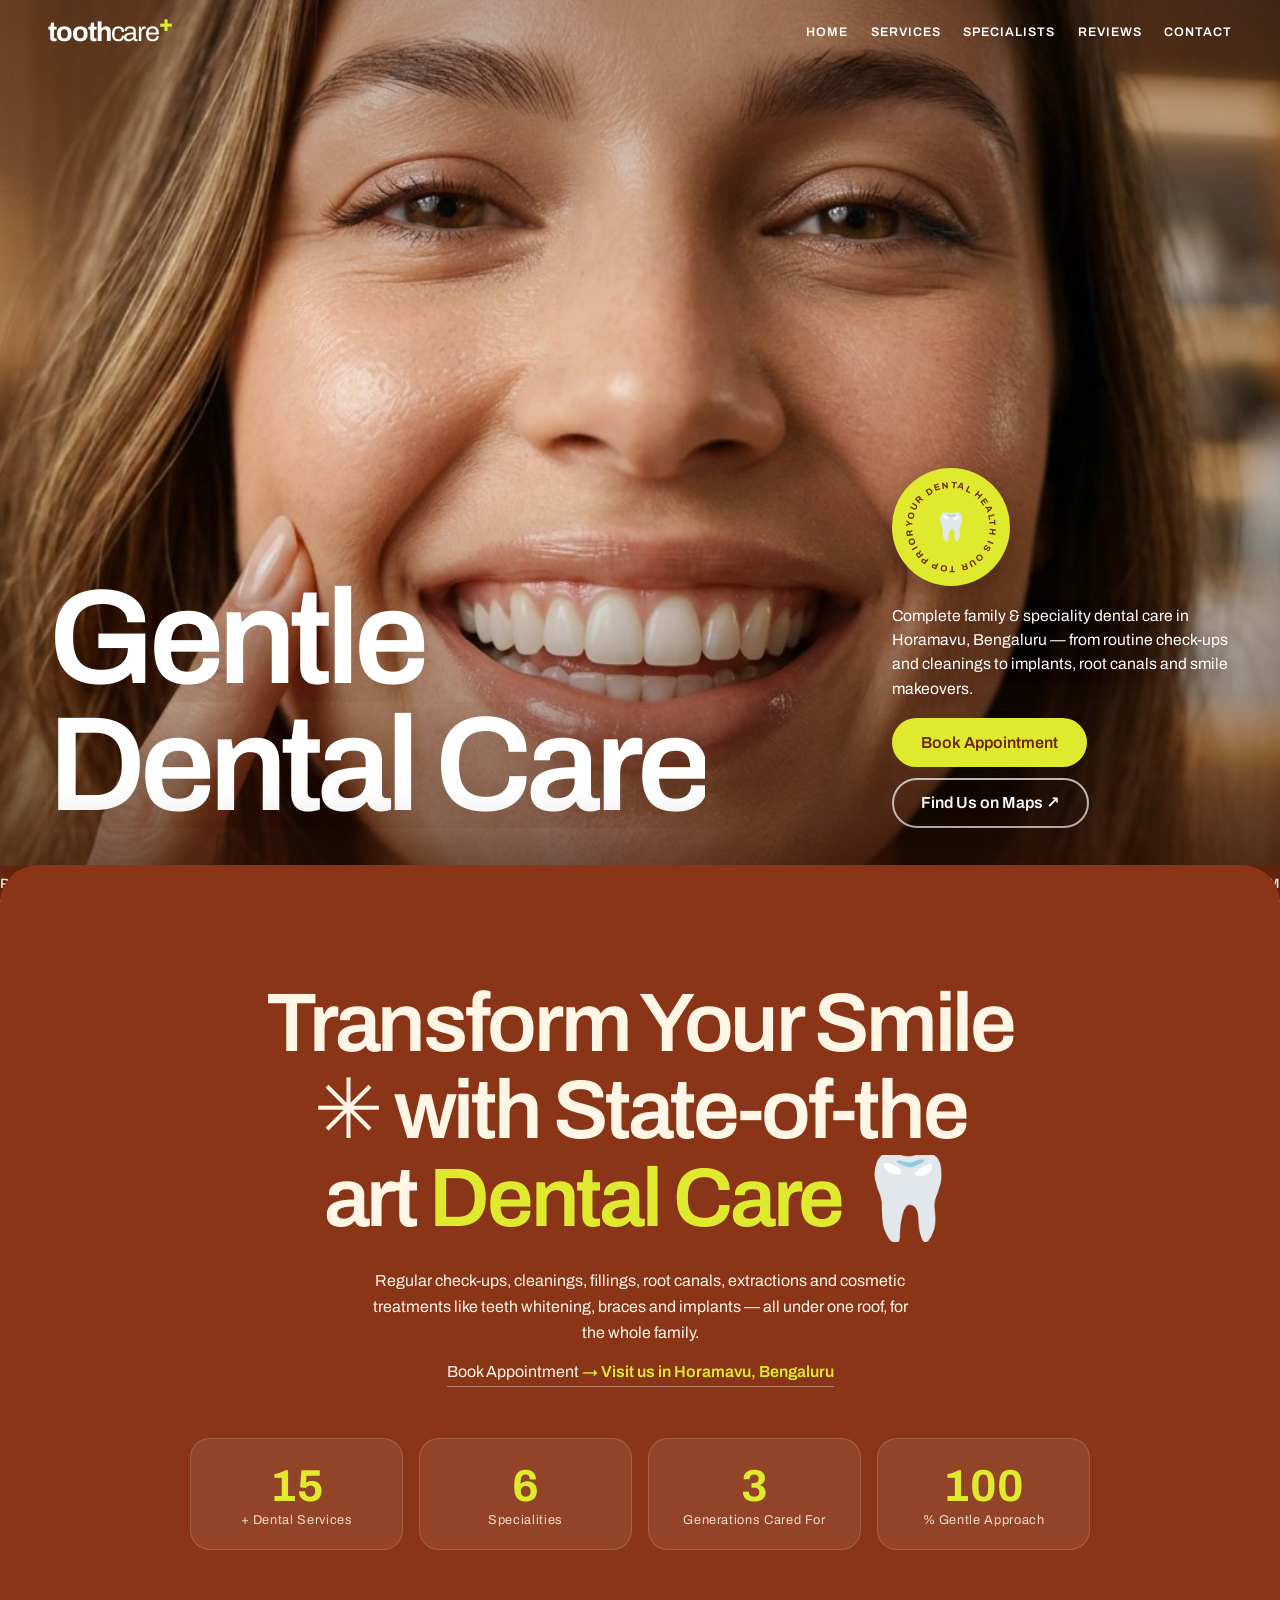
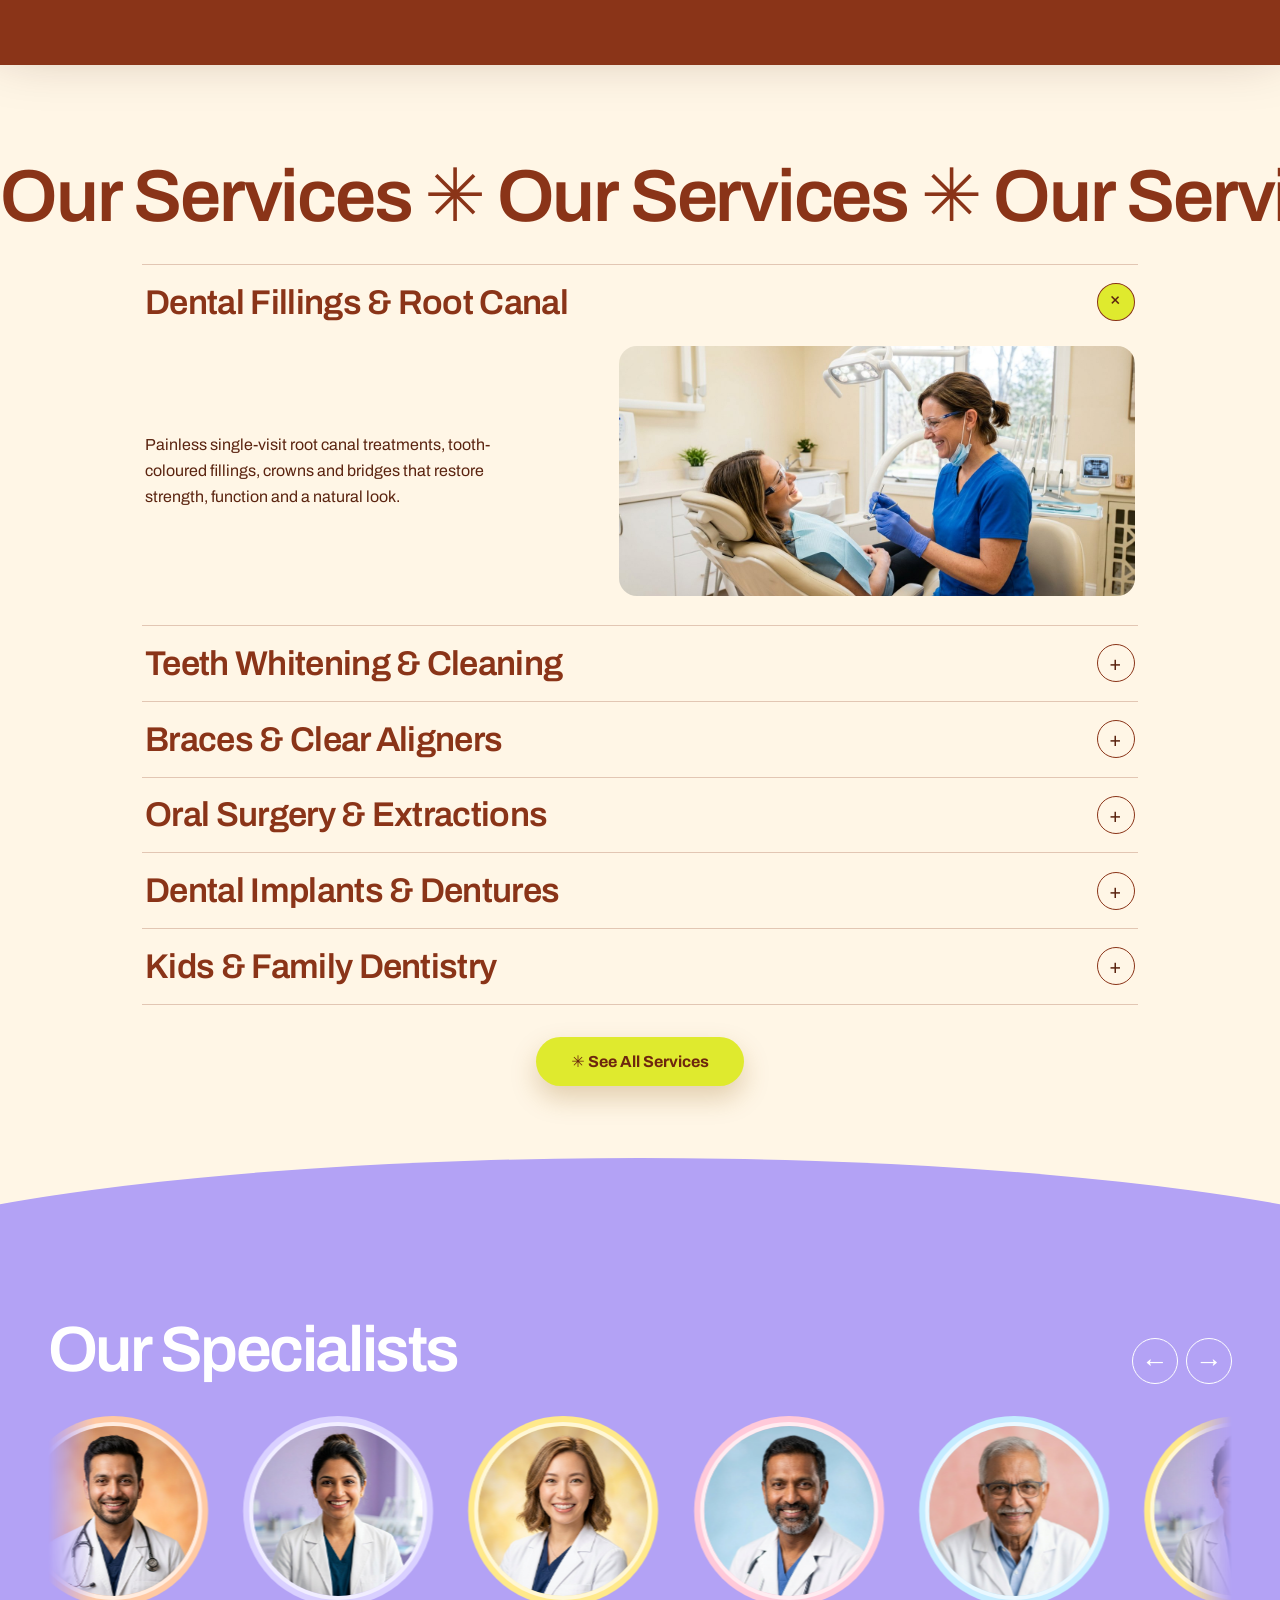
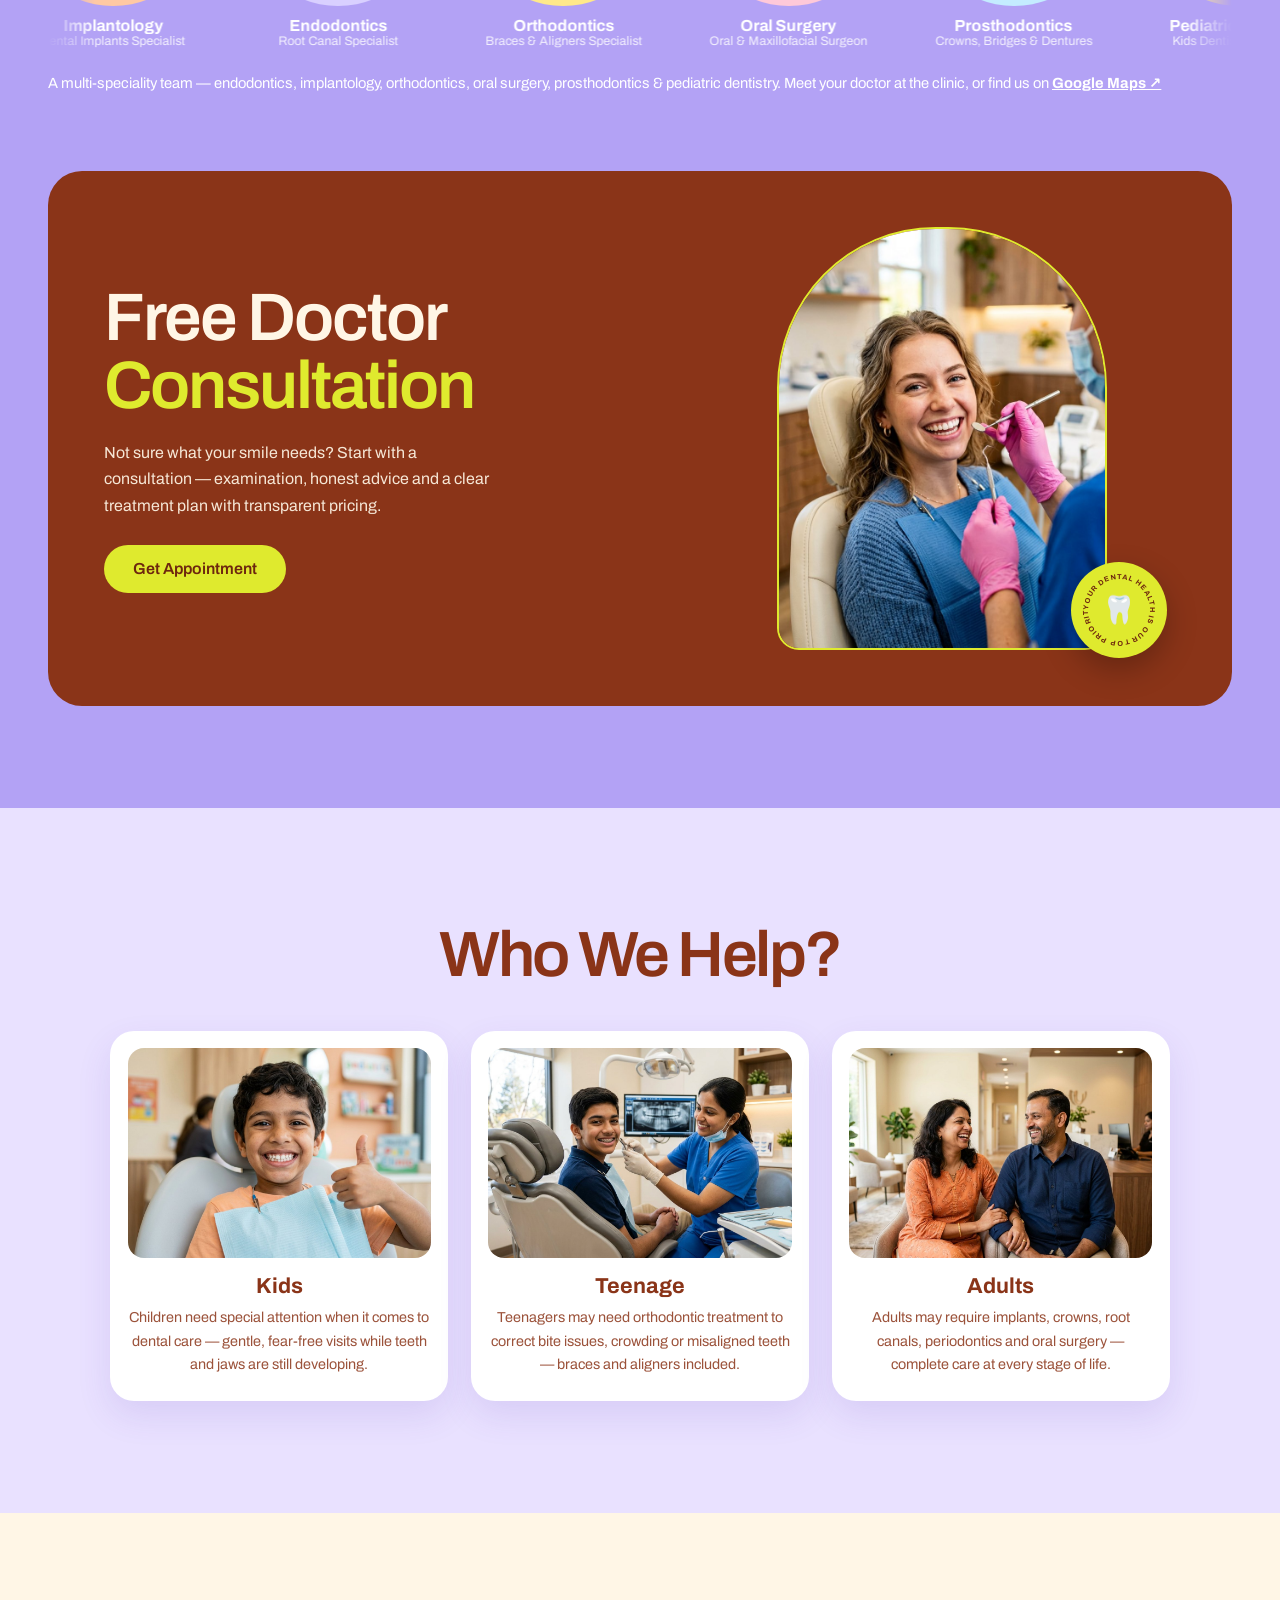
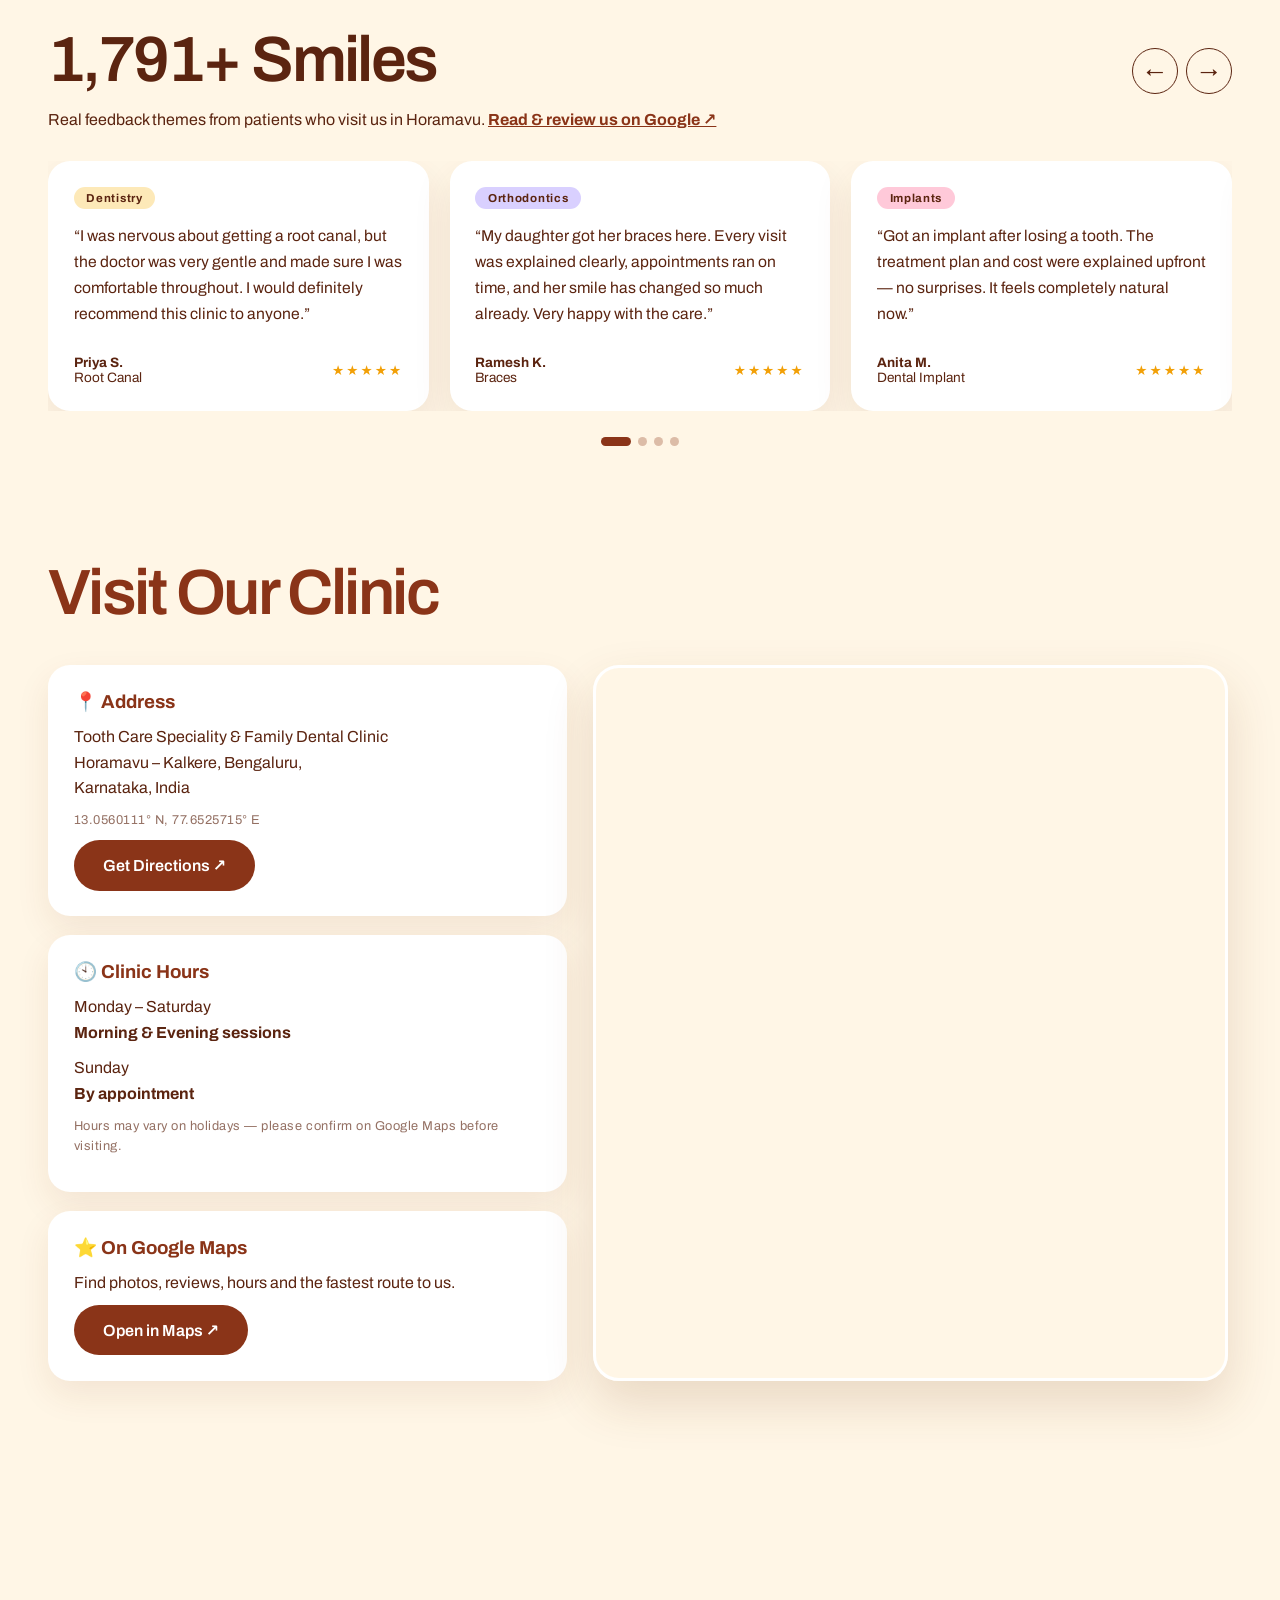
==== commit 93581c27: "New kids photo for Who We Help section Co-authored-by: arena-agent <297053741+arena-agent@users.nore" ====
--- a/index.html
+++ b/index.html
@@ -171,8 +171,8 @@
 <section class="help" id="help">
   <h2 class="mask-lines center"><span class="ml"><span>Who We Help?</span></span></h2>
   <div class="help-grid reveal-group">
-    <article class="help-card"><img src="assets/kids.jpg" alt="Smiling child"><h3>Kids</h3><p>Children need special attention when it comes to dental care — gentle, fear-free visits while teeth and jaws are still developing.</p></article>
-    <article class="help-card"><img src="assets/service-whitening.jpg" alt="Teen dental treatment"><h3>Teenage</h3><p>Teenagers may need orthodontic treatment to correct bite issues, crowding or misaligned teeth — braces and aligners included.</p></article>
+    <article class="help-card"><img src="assets/help-kids-new.jpg" alt="Happy kid giving thumbs up at the dentist"><h3>Kids</h3><p>Children need special attention when it comes to dental care — gentle, fear-free visits while teeth and jaws are still developing.</p></article>
+    <article class="help-card"><img src="assets/help-teen.jpg" alt="Teenager with braces at an orthodontic check-up"><h3>Teenage</h3><p>Teenagers may need orthodontic treatment to correct bite issues, crowding or misaligned teeth — braces and aligners included.</p></article>
     <article class="help-card"><img src="assets/help-adults.jpg" alt="Happy adult couple smiling at the clinic"><h3>Adults</h3><p>Adults may require implants, crowns, root canals, periodontics and oral surgery — complete care at every stage of life.</p></article>
   </div>
 </section>
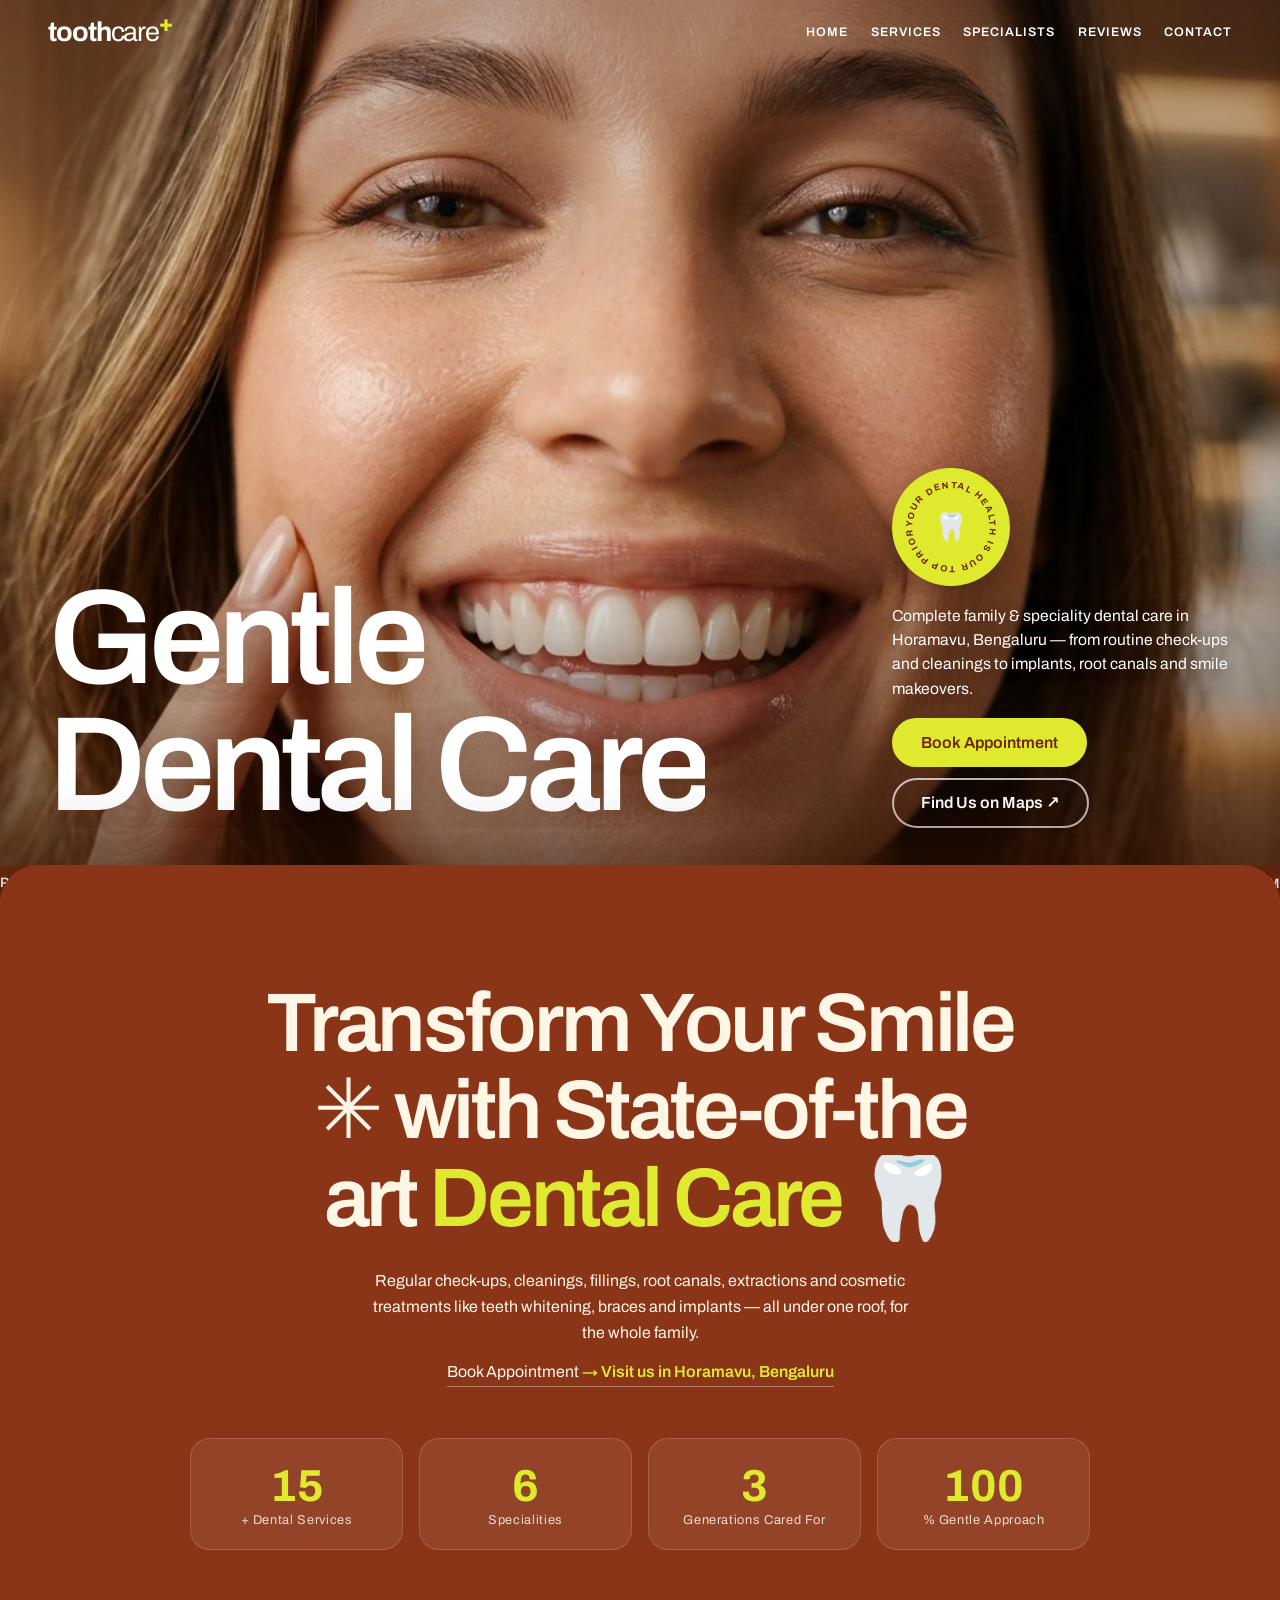
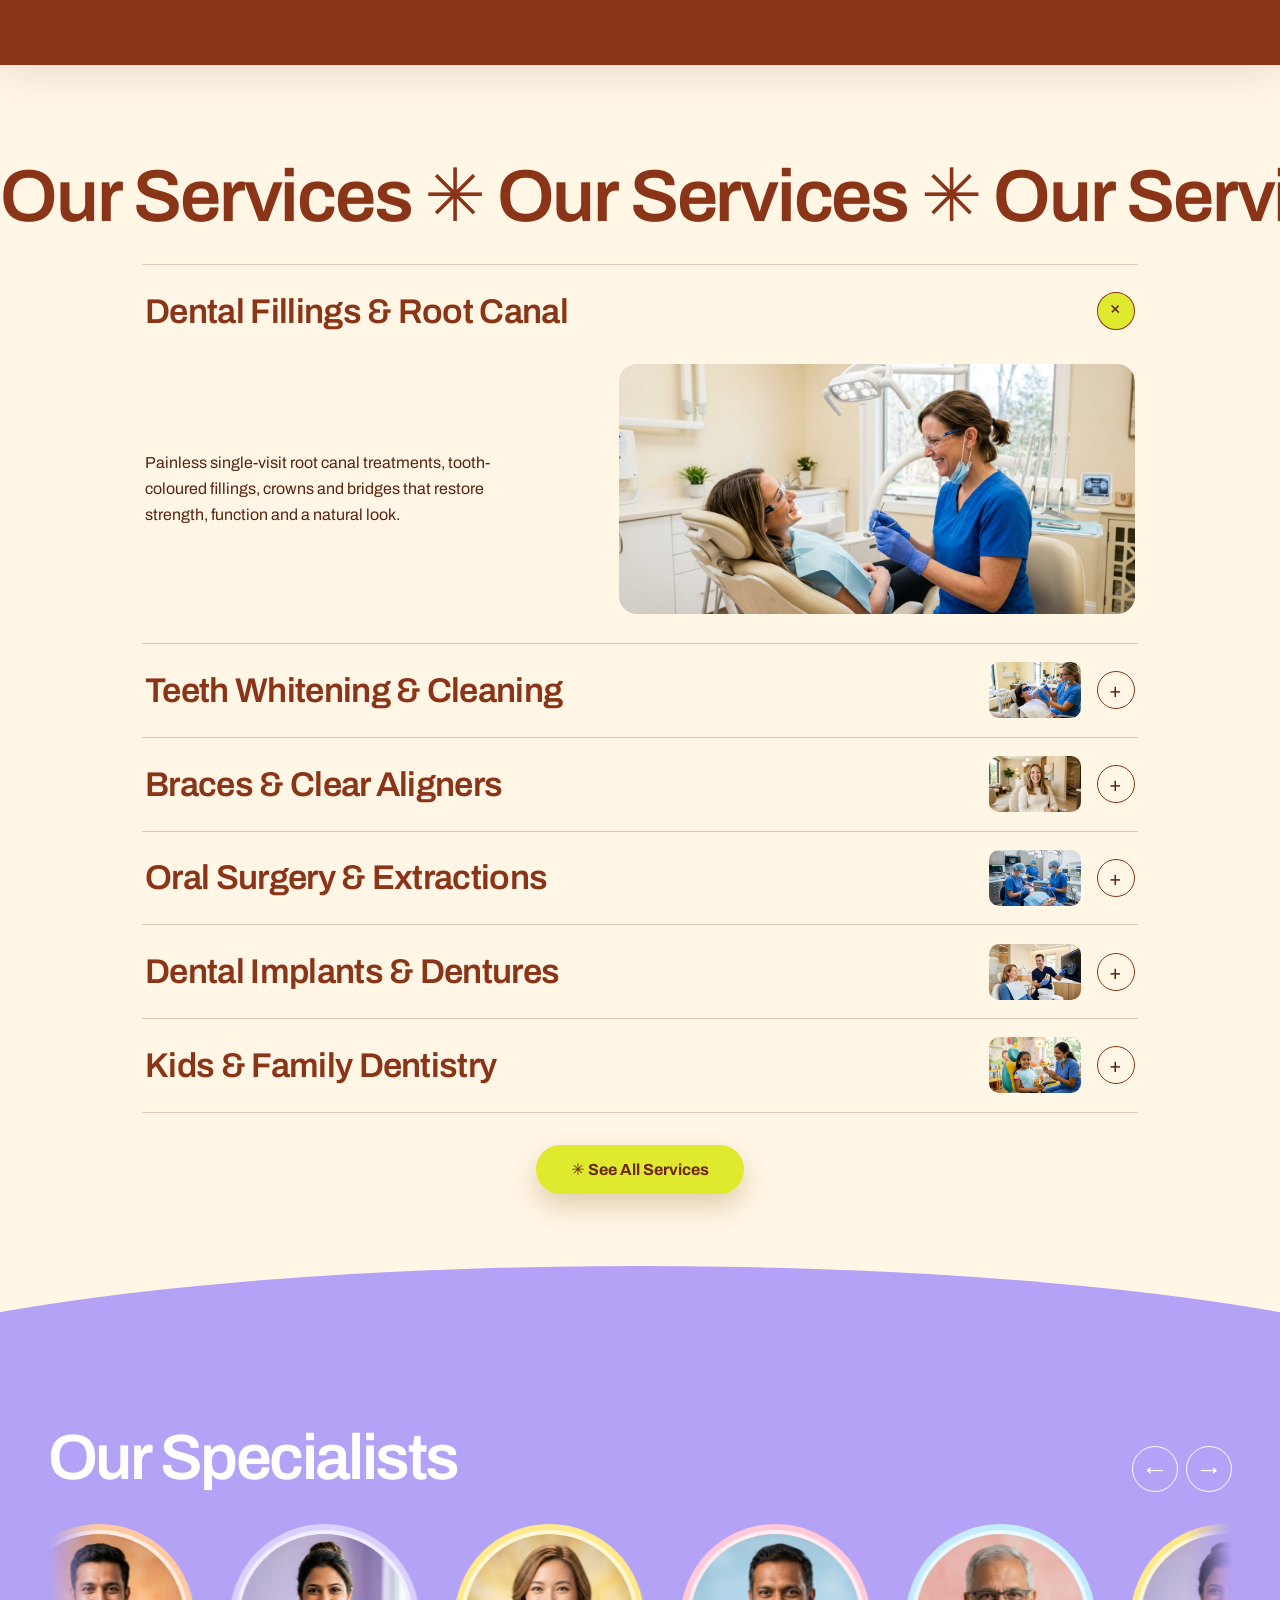
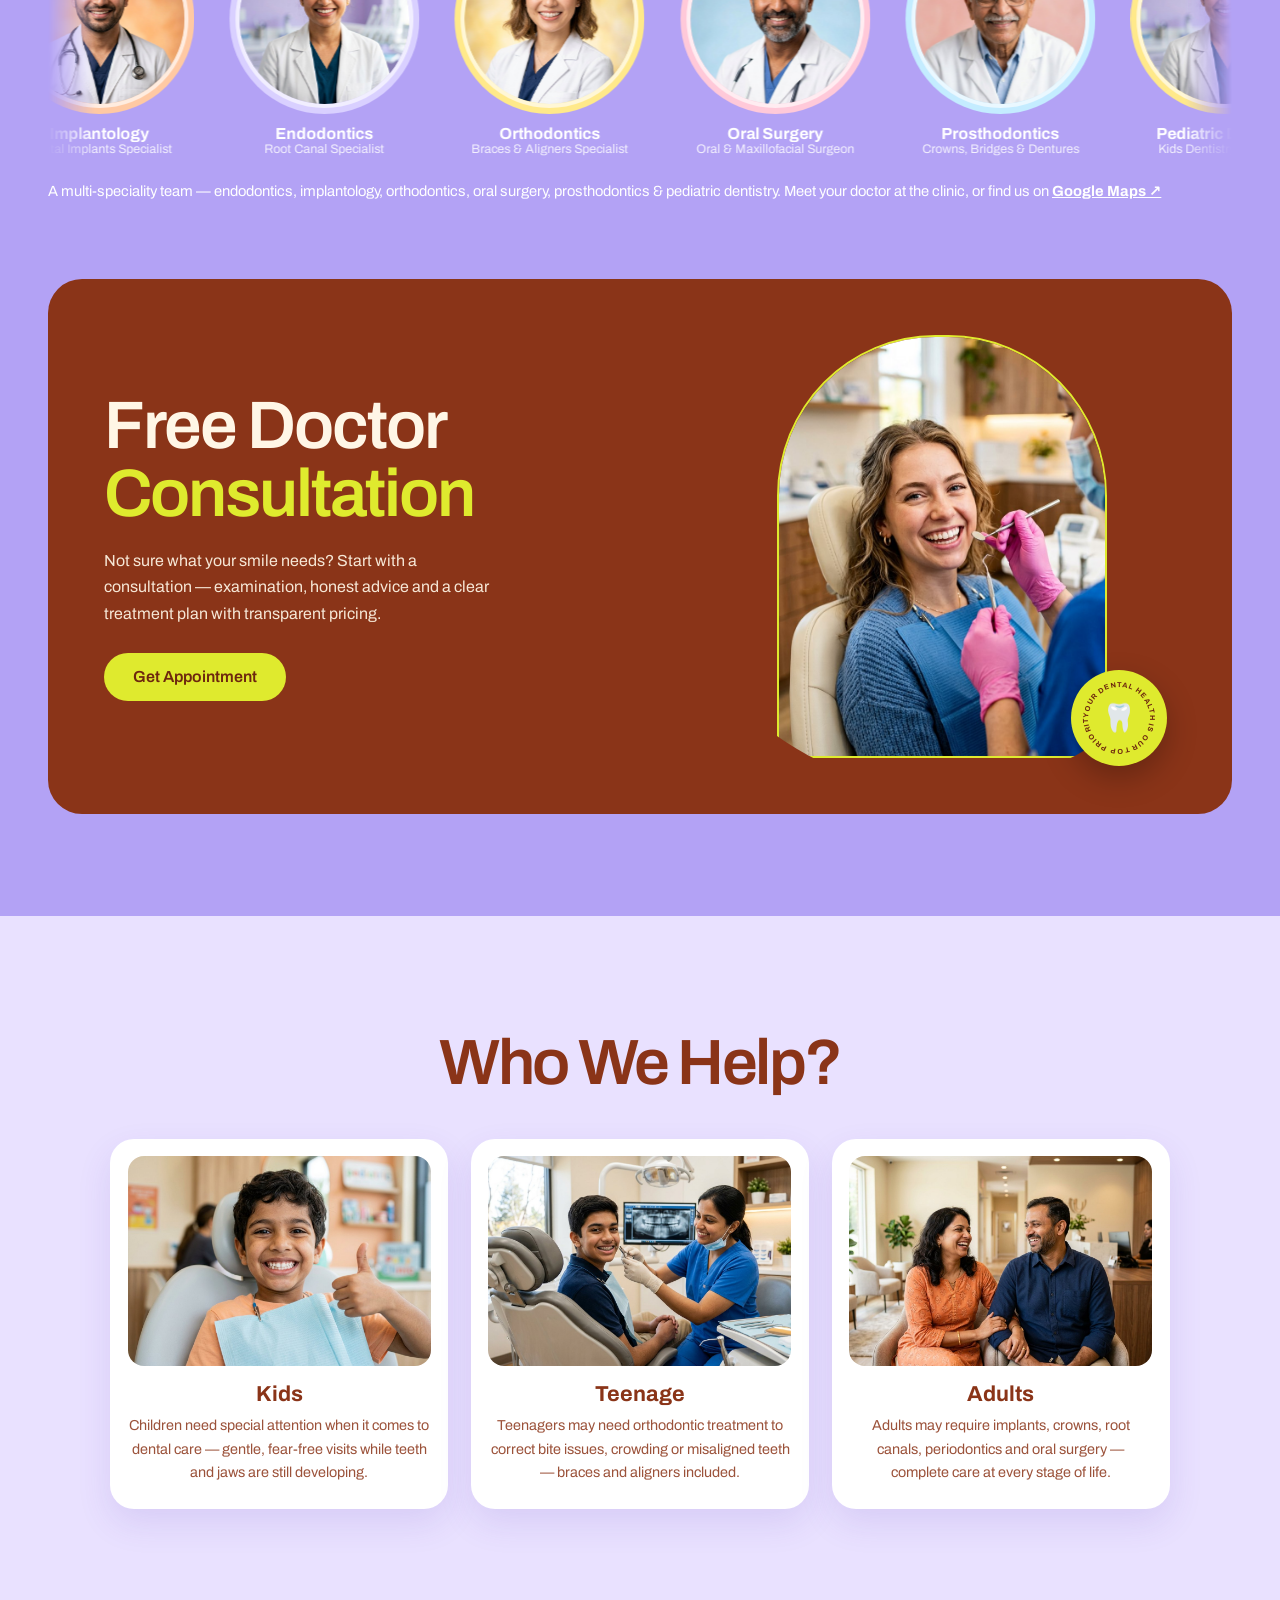
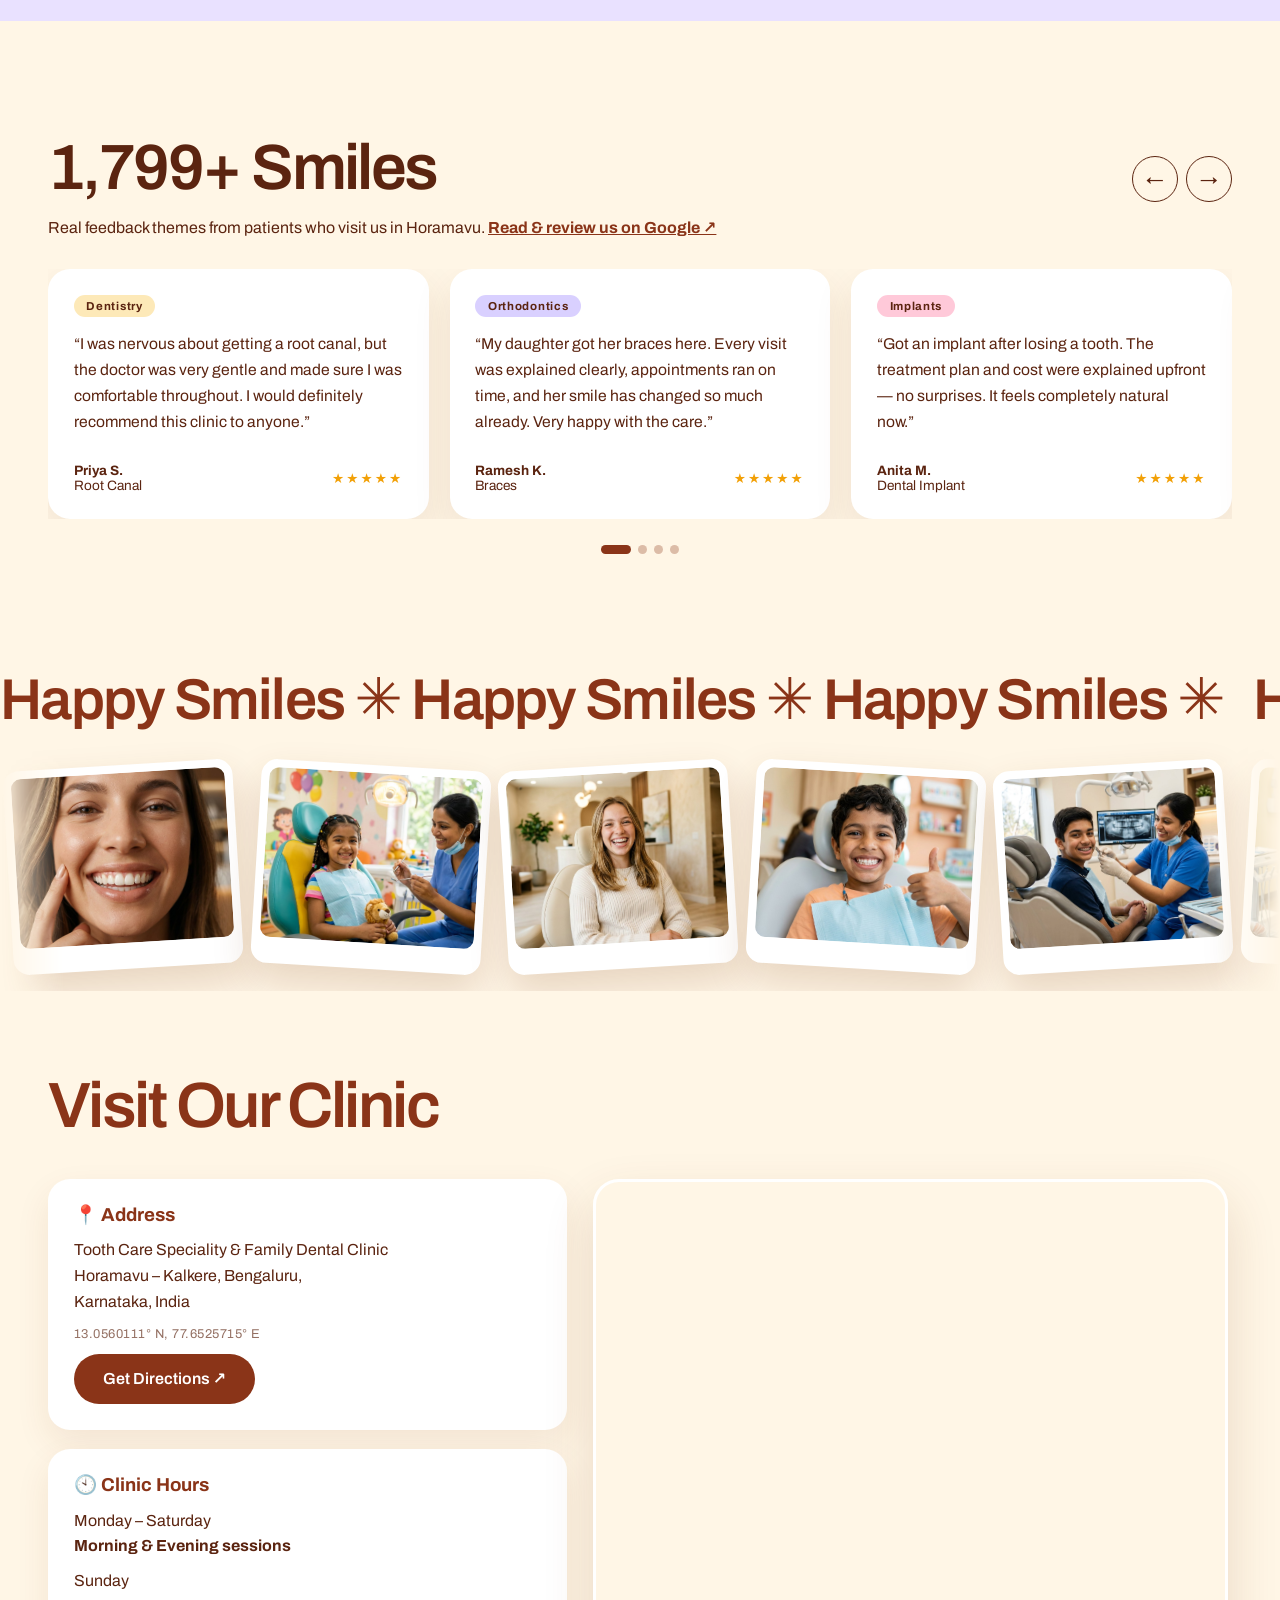
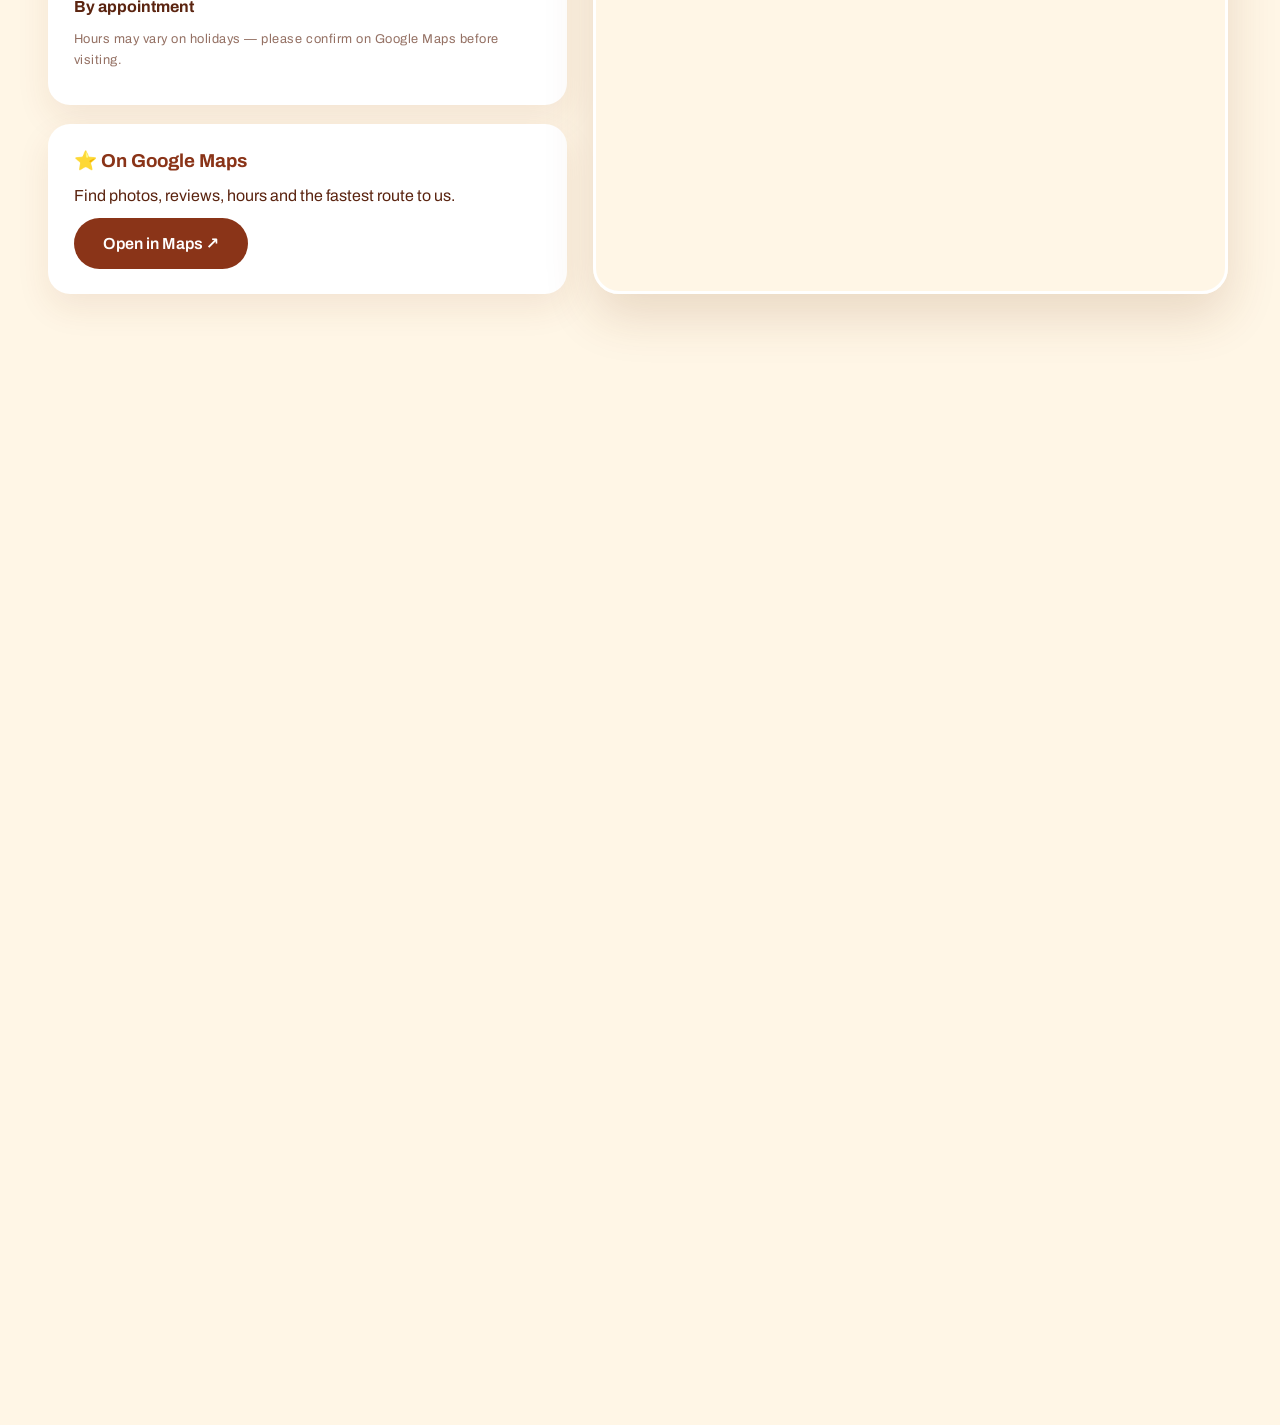
==== commit 4212d275: "Add missing video photo animations + smile gallery; mobile-first restructure with sticky action bar " ====
--- a/index.html
+++ b/index.html
@@ -94,42 +94,42 @@
 
   <div class="accordion" id="accordion">
     <article class="svc is-open" data-svc>
-      <button class="svc-head"><span class="svc-name">Dental Fillings &amp; Root Canal</span><span class="svc-plus">+</span></button>
+      <button class="svc-head"><span class="svc-name">Dental Fillings &amp; Root Canal</span><img class="svc-thumb" src="assets/service-fillings.jpg" alt=""><span class="svc-plus">+</span></button>
       <div class="svc-body"><div class="svc-inner">
         <p>Painless single-visit root canal treatments, tooth-coloured fillings, crowns and bridges that restore strength, function and a natural look.</p>
         <img src="assets/service-fillings.jpg" alt="Dentist treating a patient">
       </div></div>
     </article>
     <article class="svc" data-svc>
-      <button class="svc-head"><span class="svc-name">Teeth Whitening &amp; Cleaning</span><span class="svc-plus">+</span></button>
+      <button class="svc-head"><span class="svc-name">Teeth Whitening &amp; Cleaning</span><img class="svc-thumb" src="assets/service-whitening.jpg" alt=""><span class="svc-plus">+</span></button>
       <div class="svc-body"><div class="svc-inner">
         <p>Professional scaling, polishing and whitening that lifts stains and brightens your smile safely — with honest guidance on keeping it that way.</p>
         <img src="assets/service-whitening.jpg" alt="Teeth whitening treatment">
       </div></div>
     </article>
     <article class="svc" data-svc>
-      <button class="svc-head"><span class="svc-name">Braces &amp; Clear Aligners</span><span class="svc-plus">+</span></button>
+      <button class="svc-head"><span class="svc-name">Braces &amp; Clear Aligners</span><img class="svc-thumb" src="assets/service-smile.jpg" alt=""><span class="svc-plus">+</span></button>
       <div class="svc-body"><div class="svc-inner">
         <p>Orthodontic treatment for teens and adults — metal, ceramic and discreet clear aligners to correct bite issues and misaligned teeth.</p>
         <img src="assets/service-smile.jpg" alt="Happy patient after treatment">
       </div></div>
     </article>
     <article class="svc" data-svc>
-      <button class="svc-head"><span class="svc-name">Oral Surgery &amp; Extractions</span><span class="svc-plus">+</span></button>
+      <button class="svc-head"><span class="svc-name">Oral Surgery &amp; Extractions</span><img class="svc-thumb" src="assets/service-surgery.jpg" alt=""><span class="svc-plus">+</span></button>
       <div class="svc-body"><div class="svc-inner">
         <p>Gentle wisdom-tooth removal and surgical extractions with careful after-care, so healing is quick and comfortable.</p>
         <img src="assets/service-surgery.jpg" alt="Dental surgery in a modern clinic">
       </div></div>
     </article>
     <article class="svc" data-svc>
-      <button class="svc-head"><span class="svc-name">Dental Implants &amp; Dentures</span><span class="svc-plus">+</span></button>
+      <button class="svc-head"><span class="svc-name">Dental Implants &amp; Dentures</span><img class="svc-thumb" src="assets/service-implants.jpg" alt=""><span class="svc-plus">+</span></button>
       <div class="svc-body"><div class="svc-inner">
         <p>Permanent, natural-feeling replacements for missing teeth — implants, implant-supported crowns and comfortable removable dentures.</p>
         <img src="assets/service-implants.jpg" alt="Dental implant treatment">
       </div></div>
     </article>
     <article class="svc" data-svc>
-      <button class="svc-head"><span class="svc-name">Kids &amp; Family Dentistry</span><span class="svc-plus">+</span></button>
+      <button class="svc-head"><span class="svc-name">Kids &amp; Family Dentistry</span><img class="svc-thumb" src="assets/kids.jpg" alt=""><span class="svc-plus">+</span></button>
       <div class="svc-body"><div class="svc-inner">
         <p>Friendly preventive care for children — fluoride applications, sealants, habit correction and check-ups that make kids love the dentist.</p>
         <img src="assets/kids.jpg" alt="Young patient smiling">
@@ -186,6 +186,13 @@
   <p class="reviews-sub reveal">Real feedback themes from patients who visit us in Horamavu. <a href="https://www.google.com/maps/place/TOOTH+CARE+SPECIALITY+%26+FAMILY+DENTAL+CLINIC/@13.0560163,77.6499966,17z/data=!3m1!4b1!4m6!3m5!1s0x3bae171b1716ad7f:0x46b4d4e4eebc64c6!8m2!3d13.0560111!4d77.6525715!16s%2Fg%2F11z4lwh942" target="_blank" rel="noopener">Read &amp; review us on Google ↗</a></p>
   <div class="rv-viewport"><div class="rv-track" id="rvTrack"></div></div>
   <div class="rv-dots" id="rvDots"></div>
+</section>
+
+
+<!-- ══════════ SMILE GALLERY (video outro: tilted collage cards) ══════════ -->
+<section class="gallery" id="gallery" aria-label="Smile gallery">
+  <div class="marquee gal-marquee" aria-hidden="true"><div class="marquee-track gal-track" id="galTrack"></div></div>
+  <div class="gal-viewport"><div class="gal-strip" id="galStrip"></div></div>
 </section>
 
 <!-- ══════════ VISIT / MAPS ══════════ -->
@@ -238,6 +245,13 @@
 
 </main>
 
+
+<nav class="mobile-bar" aria-label="Quick actions">
+  <a href="#book" class="mb-book">📅 Book</a>
+  <a href="https://www.google.com/maps/dir/?api=1&destination=13.0560111,77.6525715&destination_place_id=ChIJj60xaxAWrjsRxmS87u40tEY" target="_blank" rel="noopener">📍 Directions</a>
+  <a href="#services">🦷 Services</a>
+  <a href="#visit">⭐ Visit</a>
+</nav>
 <button class="to-top" id="toTop" aria-label="Back to top">↑</button>
 <script src="script.js"></script>
 </body>
--- a/styles.css
+++ b/styles.css
@@ -242,6 +242,107 @@
 .to-top.show{opacity:1;pointer-events:auto;transform:none}
 .to-top:hover{background:var(--lime);color:var(--brown-d);transform:translateY(-4px)}
 
+
+/* ═════════ PHOTO ANIMATIONS (missing from first pass, per video) ═════════ */
+/* Hero photo: clip reveal + slow Ken Burns (video 1–3s) */
+.hero-media{clip-path:inset(0 0 0 0);animation:heroIn 1.6s var(--ease) .9s both}
+@keyframes heroIn{from{clip-path:inset(12% 8% 12% 8% round 30px);transform:scale(1.08)}to{clip-path:inset(0 0 0 0);transform:scale(1)}}
+/* Service rows: thumbnail chip on collapsed rows + wipe-open photo (video 8–12s) */
+.svc-thumb{width:92px;height:56px;object-fit:cover;border-radius:10px;margin-left:auto;flex:none;transition:.5s var(--ease)}
+.svc:hover .svc-thumb{transform:scale(1.08) rotate(-2deg)}
+.svc.is-open .svc-thumb{opacity:0;width:0;margin:0;transform:scale(.6)}
+.svc.is-open .svc-inner img{animation:imgWipe .85s var(--ease) both}
+@keyframes imgWipe{from{clip-path:inset(0 100% 0 0);transform:scale(1.18)}to{clip-path:inset(0 0 0 0);transform:scale(1)}}
+/* Specialists: portraits pop-in staggered, then gentle bob (video 13–15s) */
+.specialists.inview .sp-card{animation:popIn .8s var(--spring) both}
+.specialists.inview .sp-card:nth-child(2n){animation-delay:.08s}.specialists.inview .sp-card:nth-child(3n){animation-delay:.16s}
+.specialists.inview .sp-card:nth-child(4n){animation-delay:.24s}.specialists.inview .sp-card:nth-child(5n){animation-delay:.32s}
+@keyframes popIn{from{opacity:0;transform:translateY(60px) scale(.5)}to{opacity:1;transform:none}}
+.sp-card img{transition:transform .5s var(--spring)}
+.sp-card:hover img{transform:scale(1.07) rotate(2deg)}
+/* Consult oval photo: circular curtain reveal (video 19–21s) */
+.consult.inview .consult-media img,.consult.reveal-scale.inview .consult-media img{animation:circleIn 1.1s var(--ease) both}
+@keyframes circleIn{from{clip-path:circle(0% at 50% 40%);transform:scale(1.15)}to{clip-path:circle(75% at 50% 40%);transform:scale(1)}}
+/* Who We Help: photo curtain lifts as card rises (video 21–23.5s) */
+.help-card{overflow:hidden}
+.help-card img{transition:transform .8s var(--ease)}
+.reveal-group.inview .help-card img{animation:imgRise 1s var(--ease) both}
+.help-card:nth-child(2) img{animation-delay:.12s}.help-card:nth-child(3) img{animation-delay:.24s}
+@keyframes imgRise{from{clip-path:inset(100% 0 0 0);transform:scale(1.25)}to{clip-path:inset(0 0 0 0);transform:scale(1)}}
+.help-card:hover img{transform:scale(1.08)}
+/* Reviews: cards slide-fade in staggered (video 23.5–25s) */
+.reviews.inview .rv-card{animation:rvIn .8s var(--ease) both}
+.reviews.inview .rv-card:nth-child(2){animation-delay:.1s}.reviews.inview .rv-card:nth-child(3){animation-delay:.2s}
+.reviews.inview .rv-card:nth-child(4){animation-delay:.3s}.reviews.inview .rv-card:nth-child(5){animation-delay:.4s}
+@keyframes rvIn{from{opacity:0;transform:translateX(70px) translateY(20px)}to{opacity:1;transform:none}}
+/* Smile gallery: tilted auto-scrolling collage (video outro) */
+.gallery{background:var(--cream);padding:0 0 clamp(3rem,7vw,5rem);overflow:hidden}
+.gal-marquee{padding-bottom:.6rem}
+.gal-track{font-size:clamp(2rem,5vw,3.6rem)}
+.gal-viewport{overflow:hidden;mask-image:linear-gradient(90deg,transparent,#000 5%,#000 95%,transparent)}
+.gal-strip{display:flex;gap:1.1rem;width:max-content;padding:1.4rem .5rem;animation:galScroll 30s linear infinite}
+.gal-viewport:hover .gal-strip{animation-play-state:paused}
+@keyframes galScroll{to{transform:translateX(-50%)}}
+.gal-card{flex:none;width:230px;border-radius:16px;overflow:hidden;background:#fff;padding:8px 8px 26px;box-shadow:0 18px 38px rgba(120,60,20,.18);transform:rotate(var(--tilt));transition:.45s var(--spring)}
+.gal-card:hover{transform:rotate(0) scale(1.06) translateY(-8px);z-index:2}
+.gal-card img{width:100%;height:170px;object-fit:cover;border-radius:10px}
+/* Generic photo hover zoom */
+.svc-inner img,.map-wrap,.v-card{transition:transform .5s var(--ease)}
+
+/* ═════════ MOBILE-FIRST RESTRUCTURE (≤820px) ═════════ */
+.mobile-bar{display:none}
+@media(max-width:820px){
+  body{padding-bottom:64px}
+  .mobile-bar{display:flex;position:fixed;left:10px;right:10px;bottom:10px;z-index:120;background:rgba(109,39,14,.96);backdrop-filter:blur(10px);border-radius:99px;padding:6px;gap:4px;box-shadow:0 18px 40px rgba(60,20,0,.4)}
+  .mobile-bar a{flex:1;text-align:center;color:#fff;text-decoration:none;font-size:.78rem;font-weight:600;padding:.72rem .2rem;border-radius:99px;min-height:44px;display:flex;align-items:center;justify-content:center}
+  .mobile-bar a:active{background:rgba(255,255,255,.18)}
+  .mobile-bar .mb-book{background:var(--lime);color:var(--brown-d)}
+  .to-top{bottom:84px}
+  .site-head{padding:.8rem 1rem}
+  .hero{min-height:92svh}
+  .hero-content{padding:6rem 1rem 5.2rem;gap:1.2rem}
+  .hero h1{font-size:clamp(3rem,15vw,4.4rem)}
+  .hero-side{max-width:100%}
+  .badge-rotor{width:92px;height:92px}
+  .hero-cta{width:100%}
+  .hero-cta .btn{flex:1;justify-content:center;min-height:50px;text-align:center}
+  .hero-ticker{font-size:.75rem}
+  .transform{margin-top:-1.2rem;padding:3.2rem 1rem;border-top-left-radius:26px;border-top-right-radius:26px}
+  .stats{gap:.7rem;margin-top:2.2rem}
+  .stat{padding:1rem .4rem}
+  .marquee-track{font-size:2.1rem}
+  .svc-head{padding:1rem 0;min-height:56px}
+  .svc-name{font-size:1.25rem}
+  .svc-thumb{width:64px;height:44px}
+  .svc-plus{width:44px;height:44px}
+  .specialists,.reviews,.help,.visit{padding-left:1rem;padding-right:1rem}
+  .sec-head{flex-wrap:wrap}
+  .sp-card{width:132px}
+  .consult{padding:1.5rem 1.1rem;border-radius:24px}
+  .consult-media img{width:min(300px,86vw)}
+  .consult .btn{width:100%;justify-content:center;min-height:50px}
+  .help-card img{height:220px}
+  .rv-card{min-height:0;padding:1.3rem}
+  .map-wrap,.map-wrap iframe{min-height:300px}
+  .book-form{padding:1.1rem}
+  .book-form input,.book-form select,.book-form textarea{font-size:16px;padding:.95rem} /* 16px prevents iOS zoom */
+  .mode-toggle{display:flex;width:100%}
+  .mode-toggle button{flex:1;min-height:46px}
+  .btn.big{min-height:54px}
+  .foot-grid{grid-template-columns:1fr;gap:1.4rem;margin-top:3rem}
+  .foot-base{flex-direction:column;gap:.4rem}
+  .gal-card{width:180px}.gal-card img{height:130px}
+  .intro-card{width:44vw}.intro-card img{height:110px}
+  .menu-overlay nav a{font-size:2rem}
+  .arrows button{width:48px;height:48px}
+}
+@media(max-width:420px){
+  .hero h1{font-size:2.9rem}
+  .svc-thumb{display:none}
+  .stats{grid-template-columns:1fr 1fr}
+  .stat strong{font-size:1.7rem}
+}
+
 @media (prefers-reduced-motion: reduce){
   *,*::before,*::after{animation-duration:.01ms!important;transition-duration:.01ms!important}
   html{scroll-behavior:auto}.intro{display:none}
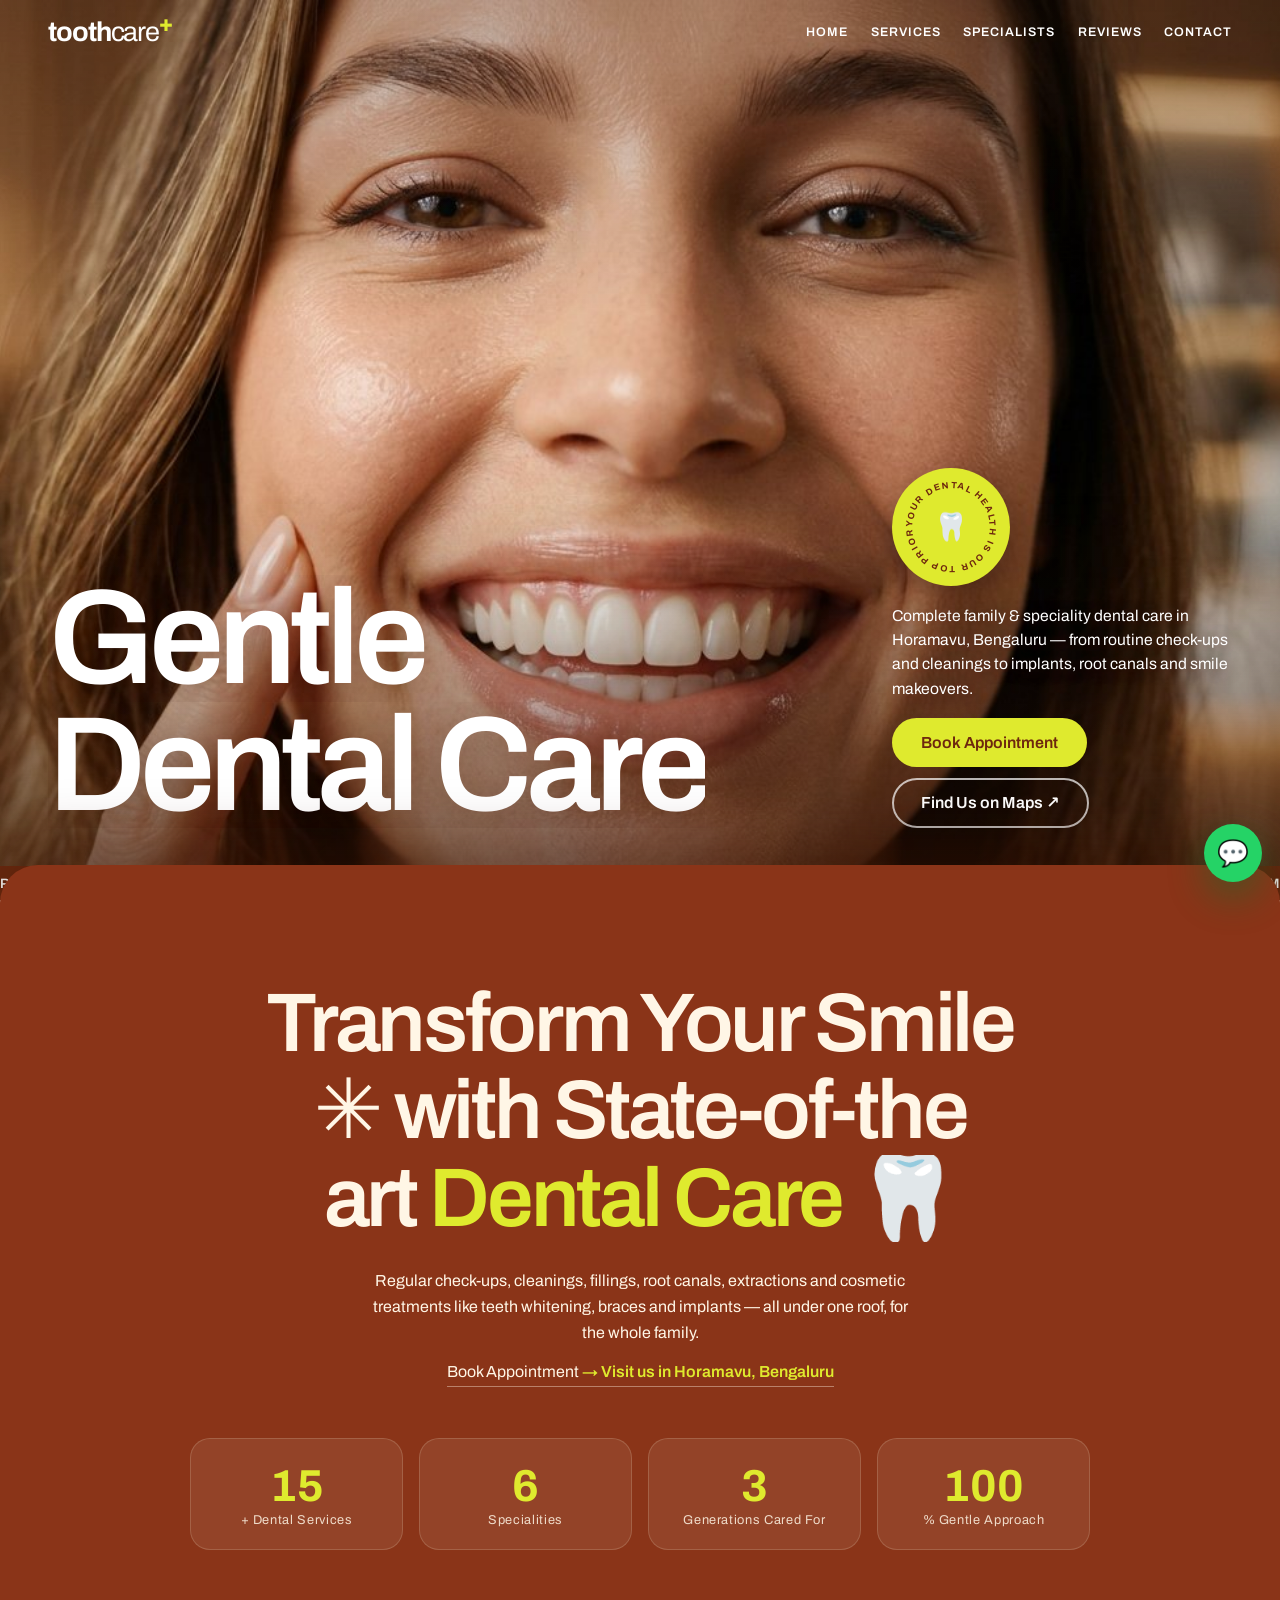
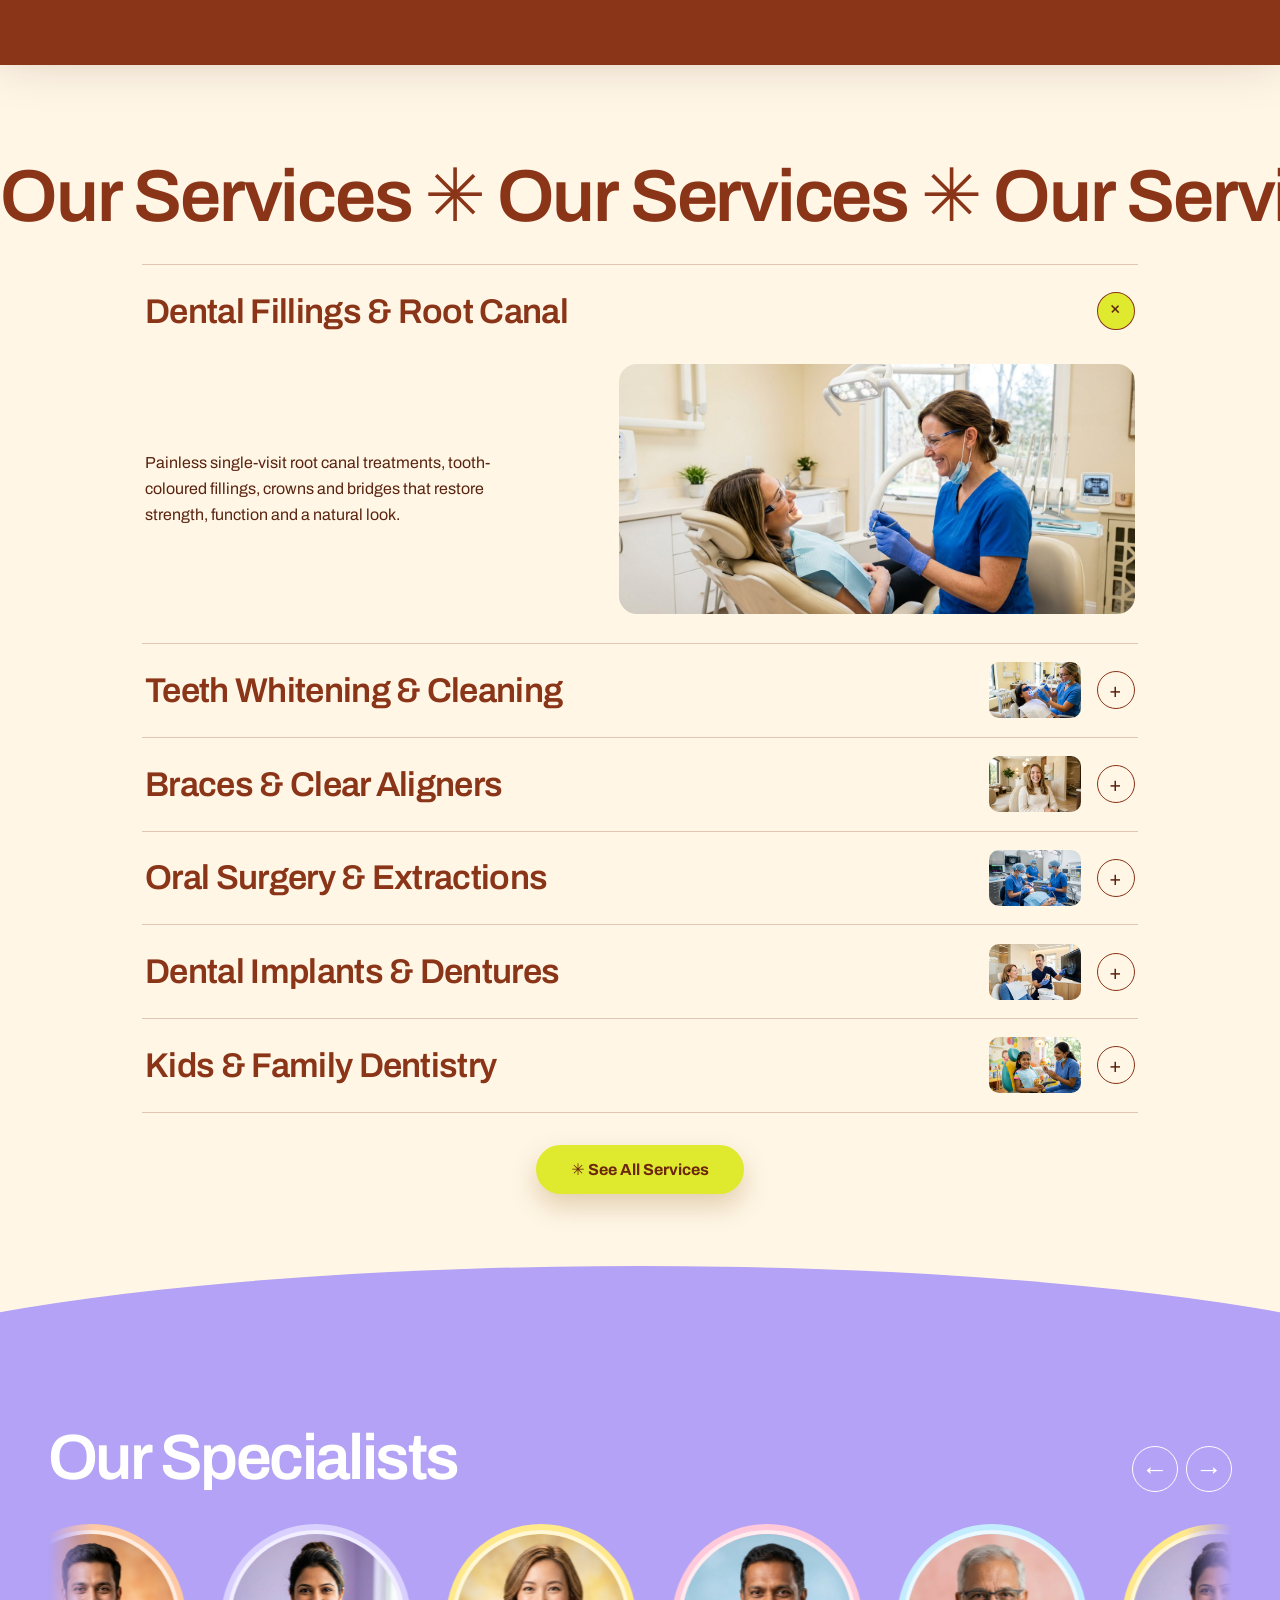
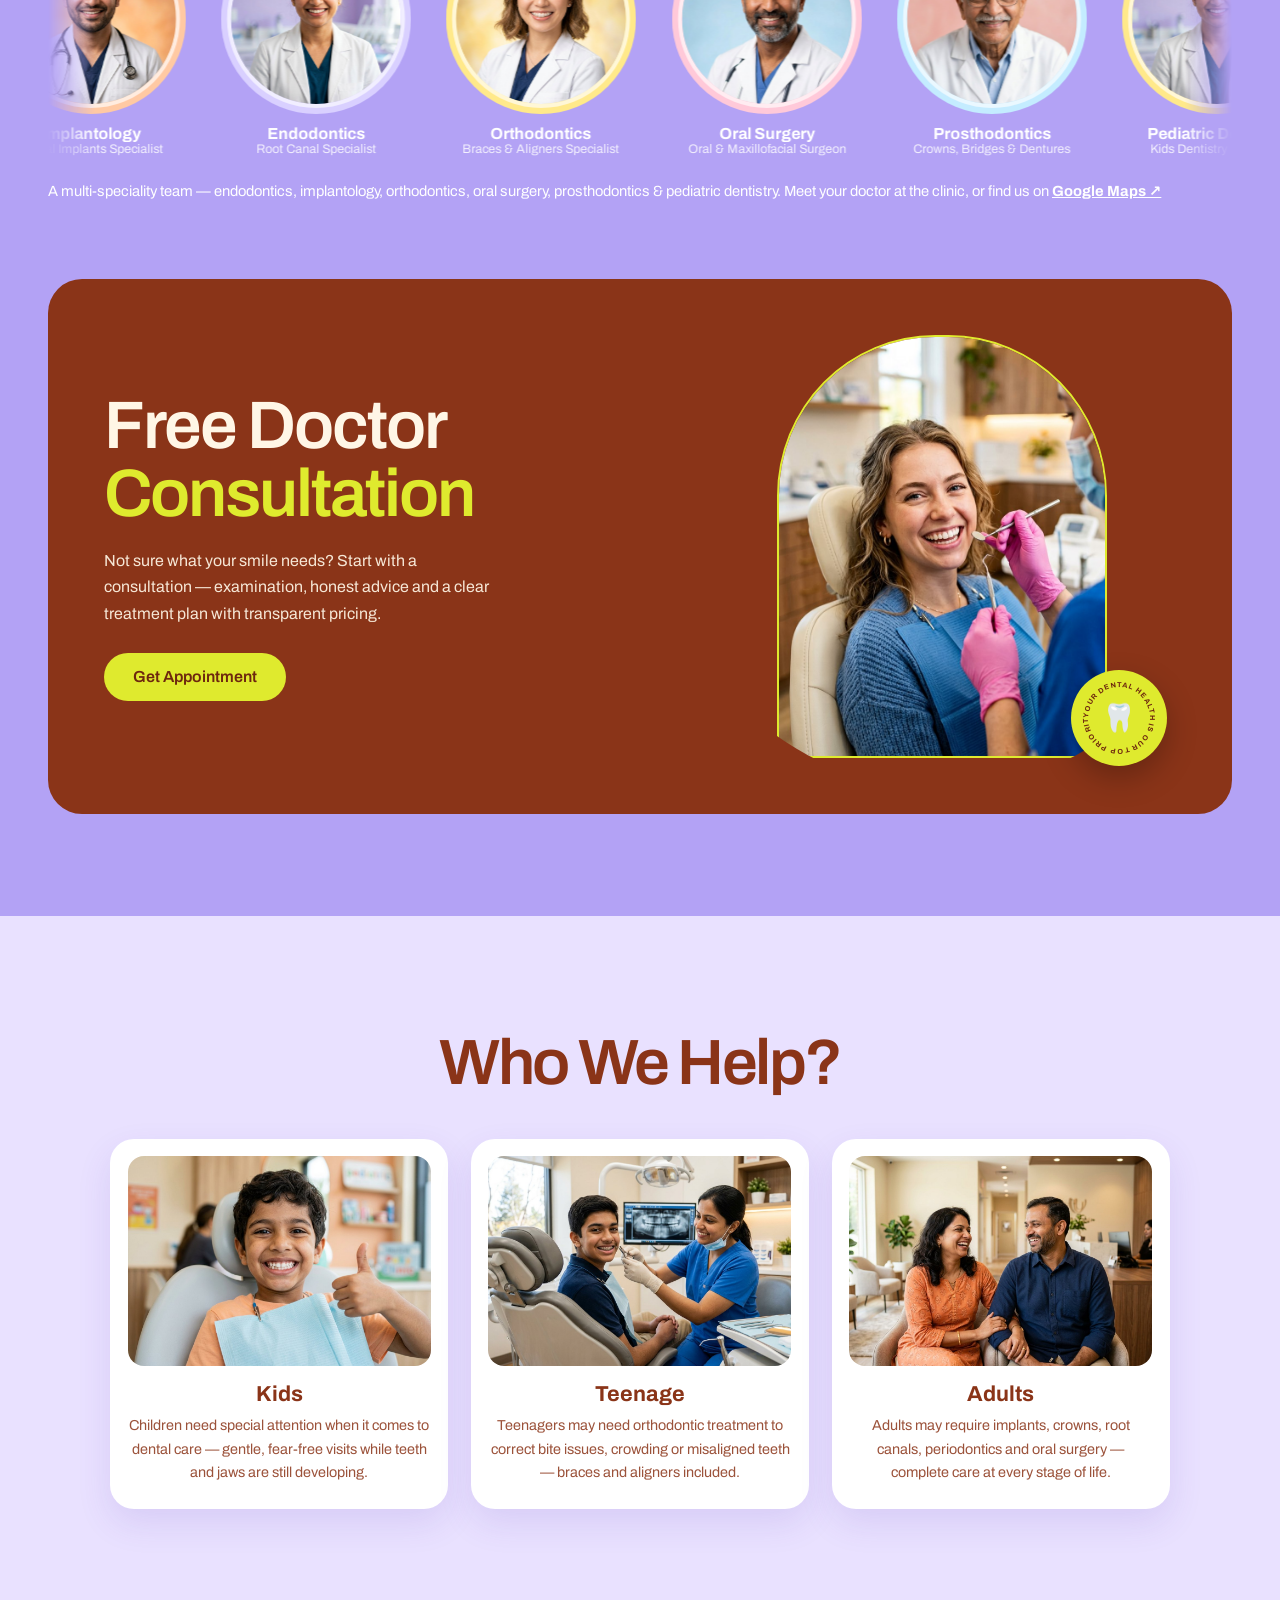
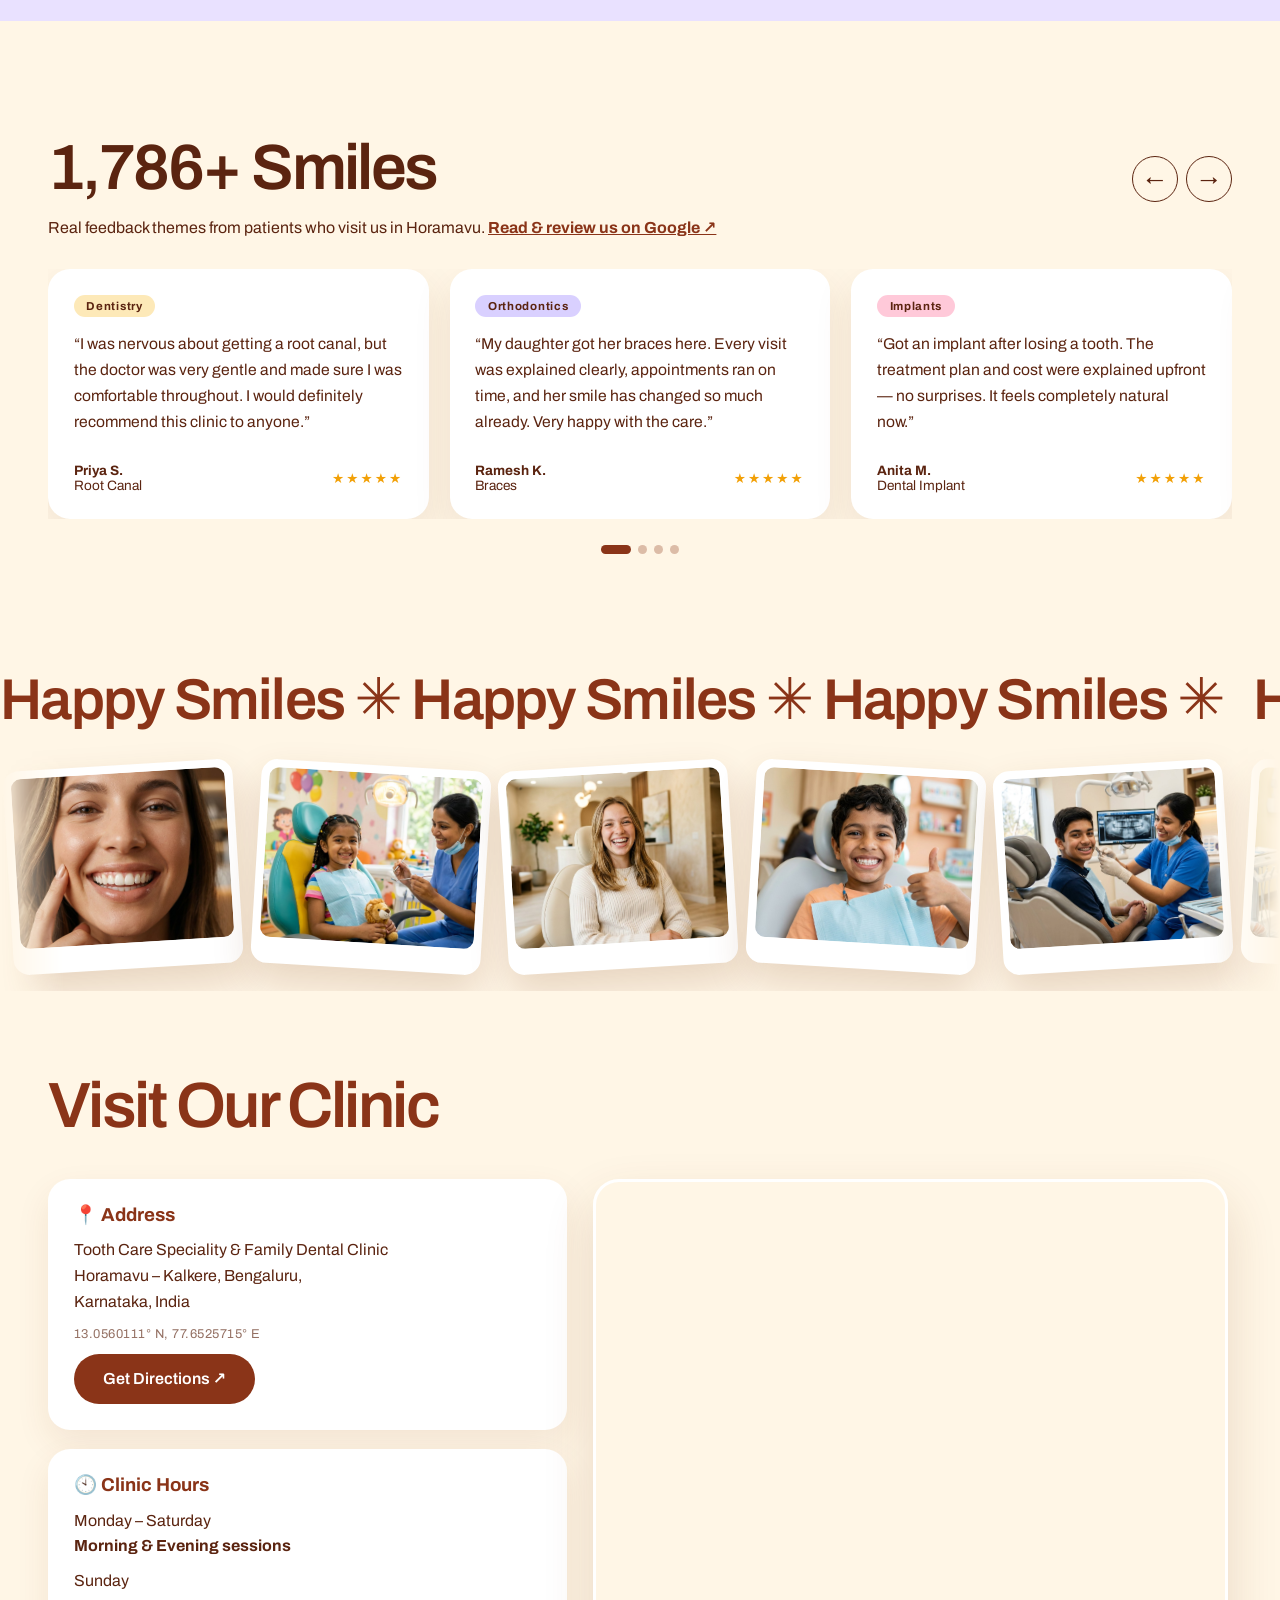
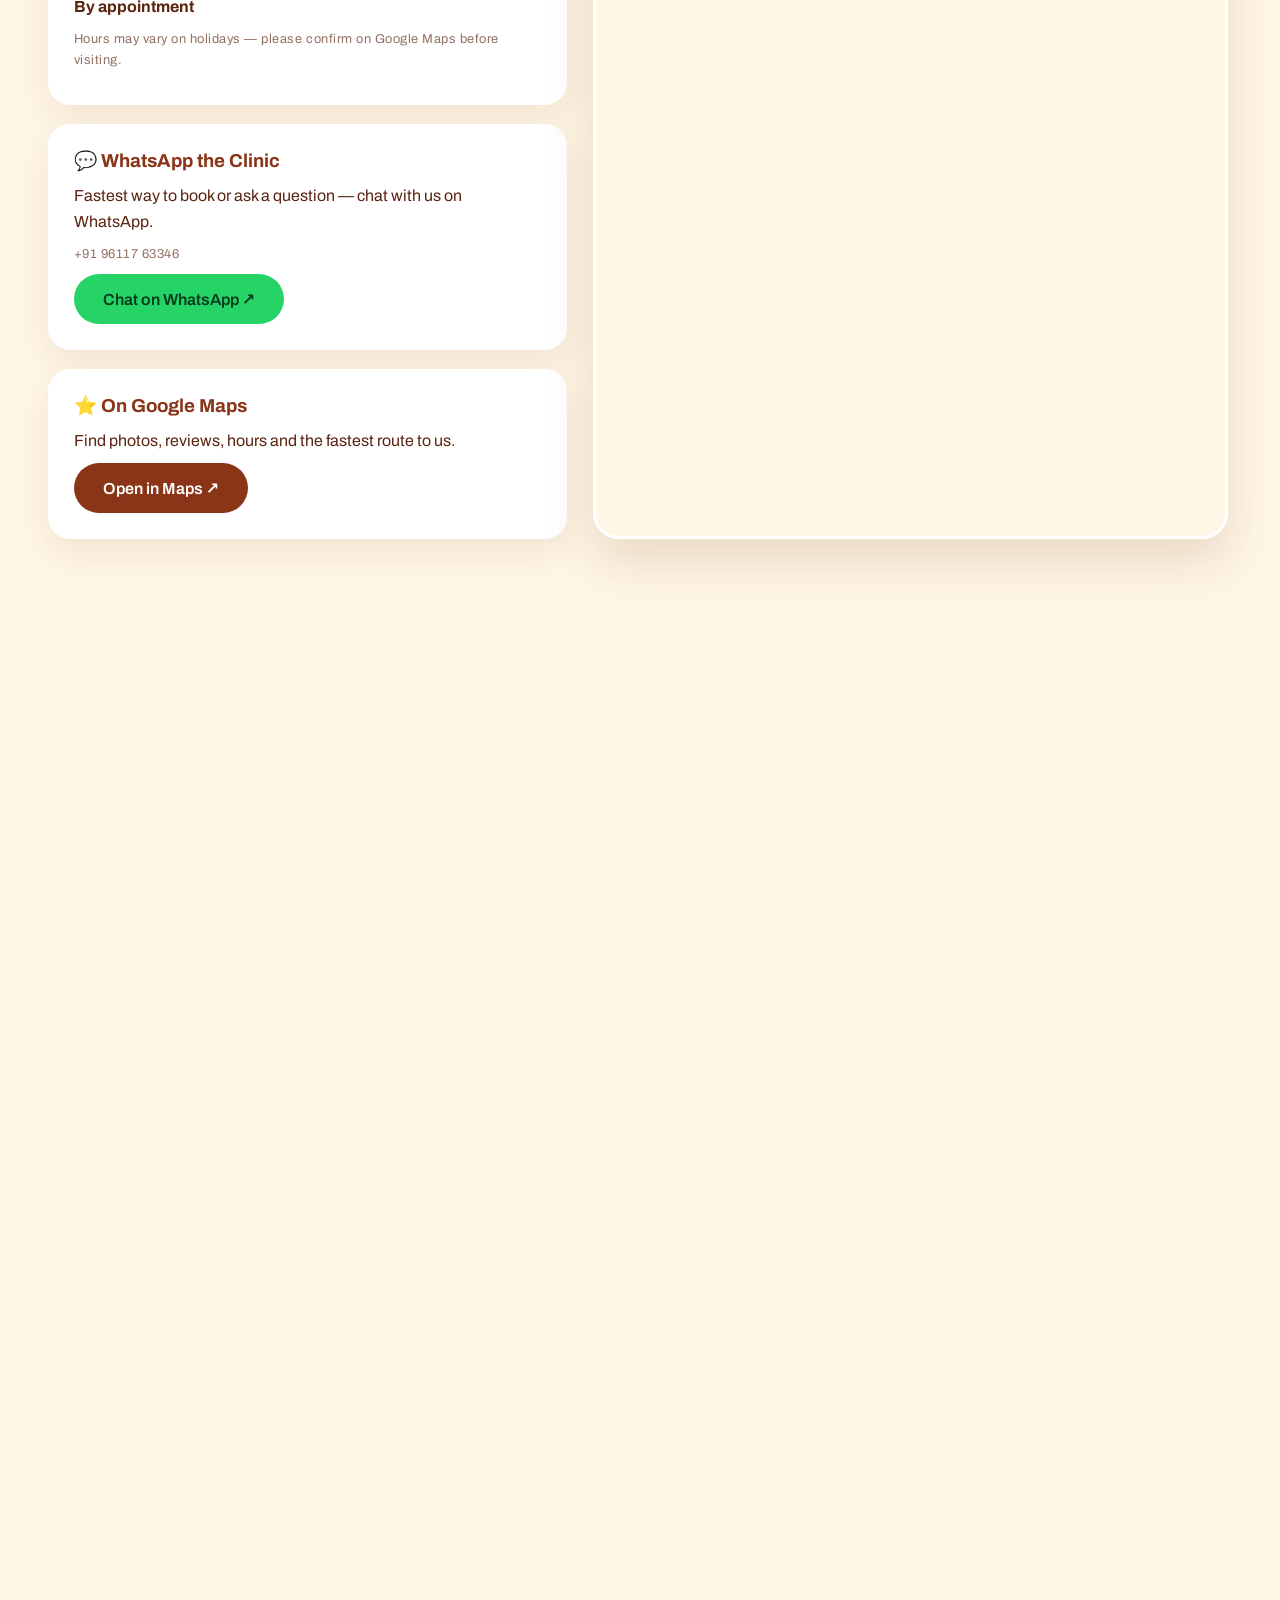
==== commit 01576200: "Connect appointment form to dentist WhatsApp (+91 96117 63346) Co-authored-by: arena-agent <29705374" ====
--- a/index.html
+++ b/index.html
@@ -203,6 +203,8 @@
       <div class="v-card"><h3>📍 Address</h3><p>Tooth Care Speciality &amp; Family Dental Clinic<br>Horamavu – Kalkere, Bengaluru,<br>Karnataka, India</p><p class="coords">13.0560111° N, 77.6525715° E</p>
       <a class="btn btn-brown" href="https://www.google.com/maps/dir/?api=1&destination=13.0560111,77.6525715&destination_place_id=ChIJj60xaxAWrjsRxmS87u40tEY" target="_blank" rel="noopener">Get Directions ↗</a></div>
       <div class="v-card"><h3>🕙 Clinic Hours</h3><p>Monday – Saturday<br><b>Morning &amp; Evening sessions</b></p><p>Sunday<br><b>By appointment</b></p><p class="coords">Hours may vary on holidays — please confirm on Google Maps before visiting.</p></div>
+      <div class="v-card"><h3>💬 WhatsApp the Clinic</h3><p>Fastest way to book or ask a question — chat with us on WhatsApp.</p><p class="coords">+91 96117 63346</p>
+      <a class="btn btn-wa" href="https://wa.me/919611763346?text=Hello%20Tooth%20Care%20Clinic%2C%20I%20would%20like%20to%20book%20a%20dental%20appointment." target="_blank" rel="noopener">Chat on WhatsApp ↗</a></div>
       <div class="v-card"><h3>⭐ On Google Maps</h3><p>Find photos, reviews, hours and the fastest route to us.</p>
       <a class="btn btn-brown" href="https://www.google.com/maps/place/TOOTH+CARE+SPECIALITY+%26+FAMILY+DENTAL+CLINIC/@13.0560163,77.6499966,17z/data=!3m1!4b1!4m6!3m5!1s0x3bae171b1716ad7f:0x46b4d4e4eebc64c6!8m2!3d13.0560111!4d77.6525715!16s%2Fg%2F11z4lwh942" target="_blank" rel="noopener">Open in Maps ↗</a></div>
     </div>
@@ -230,8 +232,9 @@
     </div>
     <label class="full">Anything we should know? (optional)<textarea name="notes" rows="2" placeholder="e.g. Tooth pain since 2 days…"></textarea></label>
     <p class="form-err" id="formErr" role="alert"></p>
-    <button class="btn btn-brown big" type="submit">Get Appointment Now</button>
-    <p class="form-ok" id="formOk" hidden>✅ Thank you! Your request is noted. Please also confirm your slot at the clinic — or tap “Get Directions” to visit us directly.</p>
+    <p class="form-note">📲 On submit, WhatsApp opens with your details pre-filled — just press Send. They go directly to the dentist at <b>+91 96117 63346</b>.</p>
+    <button class="btn btn-wa big" type="submit">📲 Book Appointment on WhatsApp</button>
+    <p class="form-ok" id="formOk" hidden></p>
   </form>
 
   <div class="foot-grid reveal-group">
@@ -246,6 +249,7 @@
 </main>
 
 
+<a class="wa-float" href="https://wa.me/919611763346?text=Hello%20Tooth%20Care%20Clinic%2C%20I%20would%20like%20to%20book%20a%20dental%20appointment." target="_blank" rel="noopener" aria-label="Chat on WhatsApp">💬</a>
 <nav class="mobile-bar" aria-label="Quick actions">
   <a href="#book" class="mb-book">📅 Book</a>
   <a href="https://www.google.com/maps/dir/?api=1&destination=13.0560111,77.6525715&destination_place_id=ChIJj60xaxAWrjsRxmS87u40tEY" target="_blank" rel="noopener">📍 Directions</a>
--- a/styles.css
+++ b/styles.css
@@ -343,6 +343,18 @@
   .stat strong{font-size:1.7rem}
 }
 
+
+/* ── WhatsApp booking ── */
+.btn-wa{background:#25d366;color:#063d1e}
+.btn-wa:hover{background:#1eb856;color:#fff;transform:translateY(-3px);box-shadow:0 14px 30px rgba(18,140,60,.35)}
+.form-note{font-size:.85rem;line-height:1.55;margin:.2rem 0 .9rem;background:rgba(37,211,102,.14);border:1px dashed rgba(6,61,30,.35);border-radius:12px;padding:.7rem .9rem}
+.wa-fallback{display:inline-block;margin-top:.6rem;font-weight:700;color:#0a7a3d}
+.wa-float{position:fixed;right:1.1rem;bottom:1.1rem;z-index:130;width:58px;height:58px;border-radius:50%;background:#25d366;display:grid;place-items:center;font-size:1.6rem;text-decoration:none;box-shadow:0 16px 36px rgba(10,110,45,.45);animation:waPulse 2.2s infinite;transition:.3s var(--spring)}
+.wa-float:hover{transform:scale(1.12) rotate(6deg)}
+@keyframes waPulse{0%{box-shadow:0 16px 36px rgba(10,110,45,.45),0 0 0 0 rgba(37,211,102,.5)}70%{box-shadow:0 16px 36px rgba(10,110,45,.45),0 0 0 18px rgba(37,211,102,0)}100%{box-shadow:0 16px 36px rgba(10,110,45,.45),0 0 0 0 rgba(37,211,102,0)}}
+.to-top{bottom:82px}
+@media(max-width:820px){.wa-float{bottom:84px}}
+
 @media (prefers-reduced-motion: reduce){
   *,*::before,*::after{animation-duration:.01ms!important;transition-duration:.01ms!important}
   html{scroll-behavior:auto}.intro{display:none}
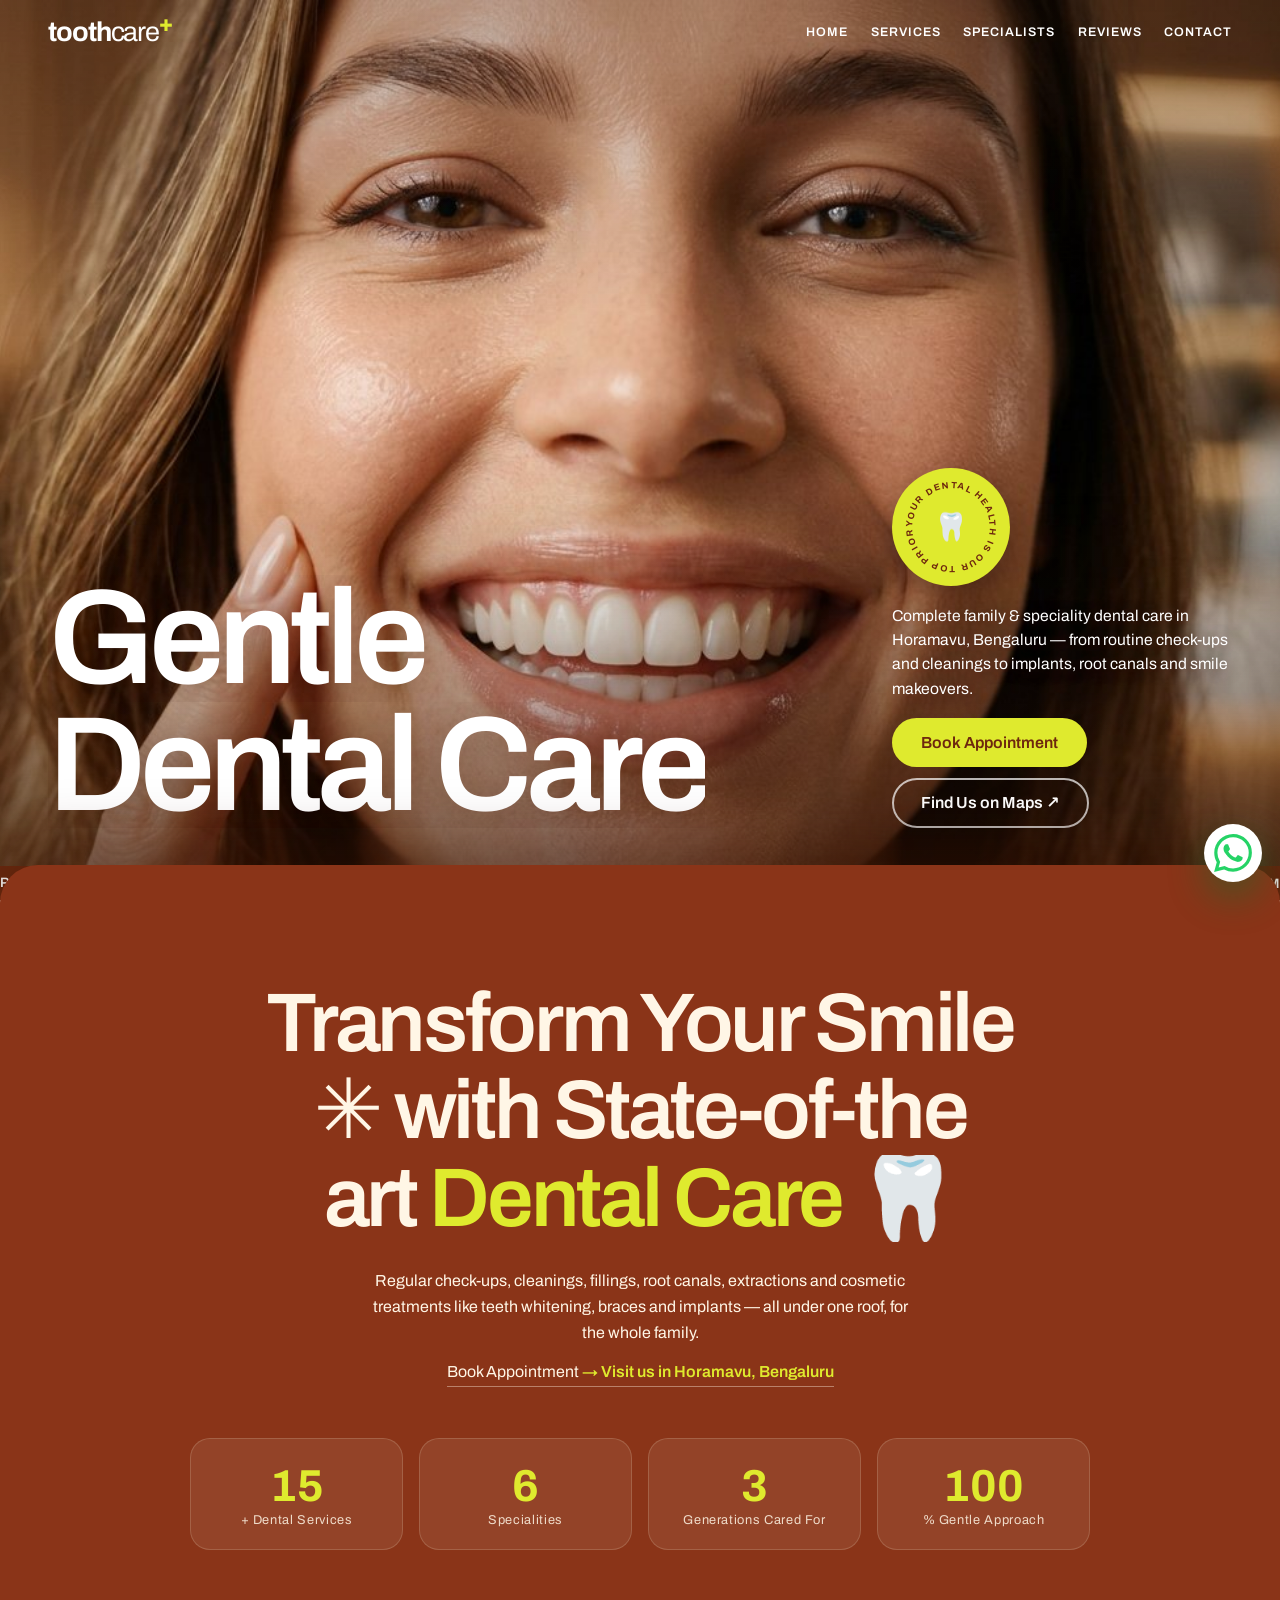
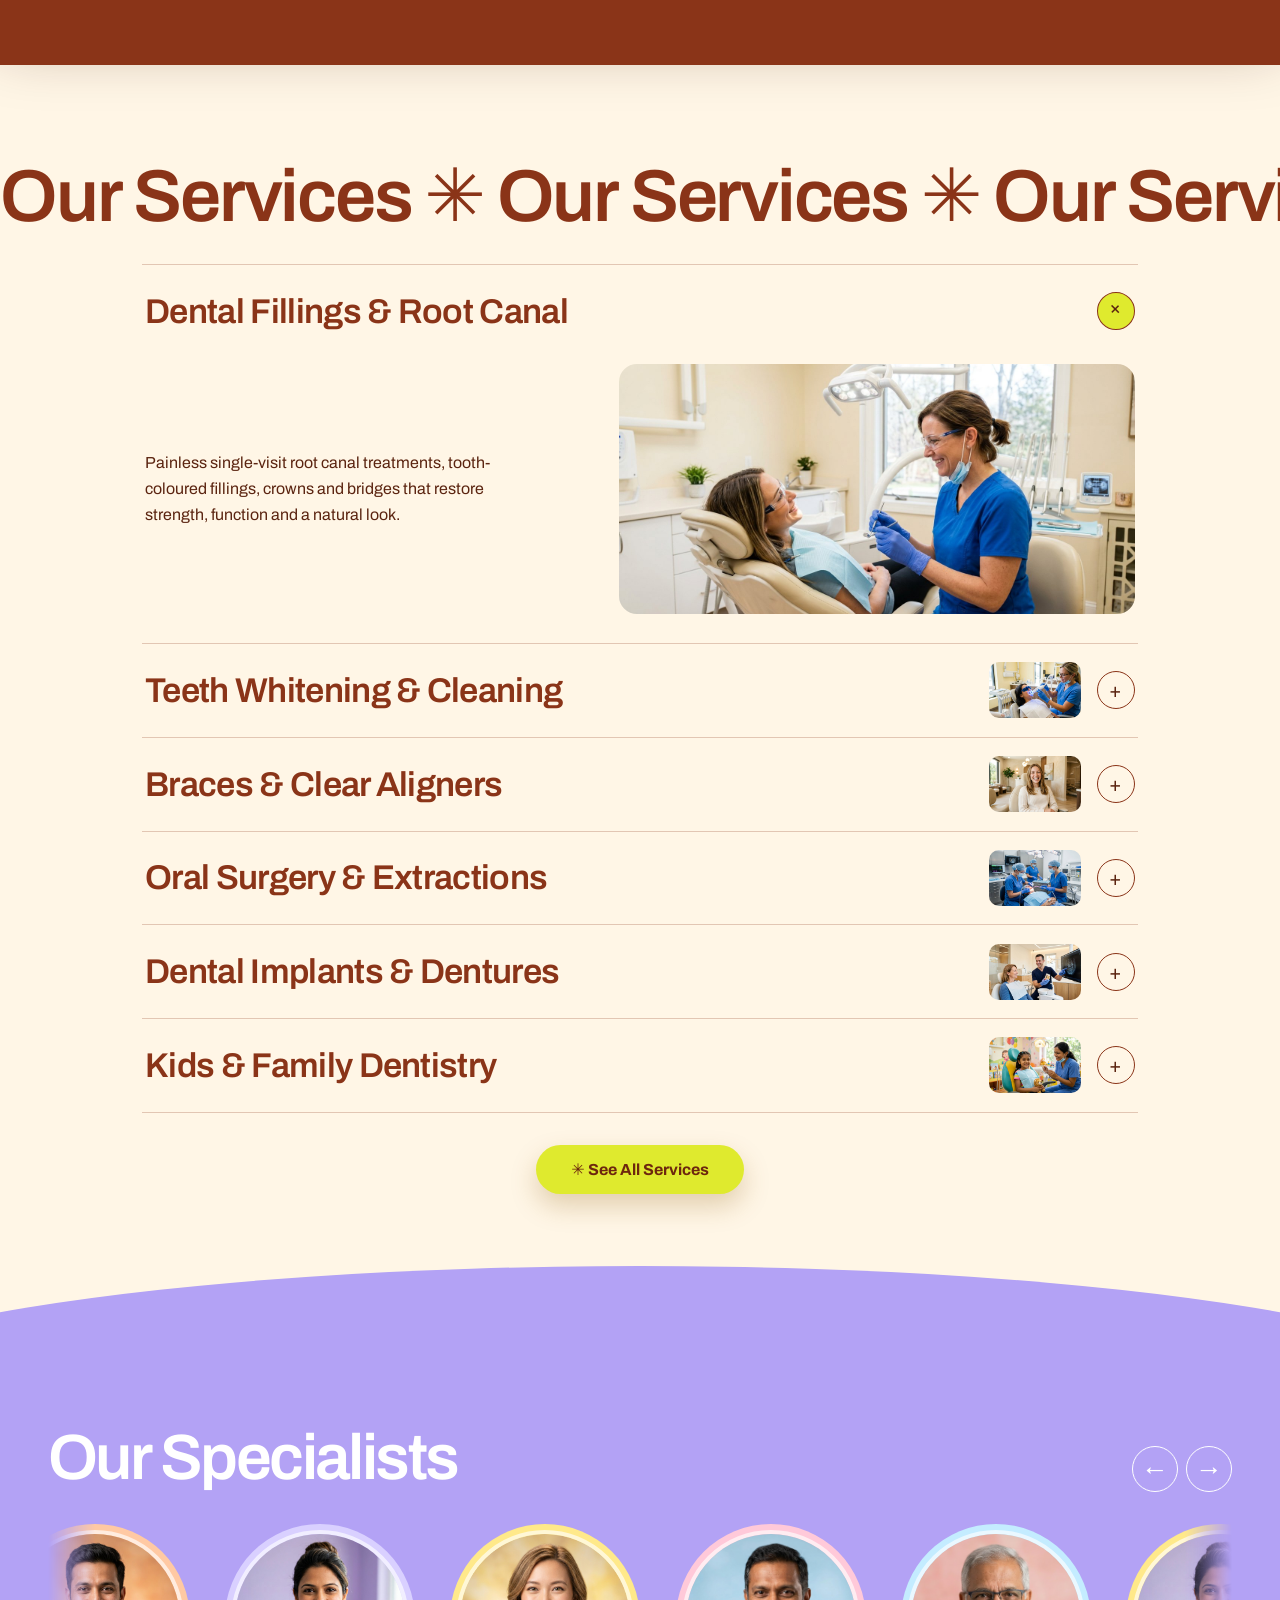
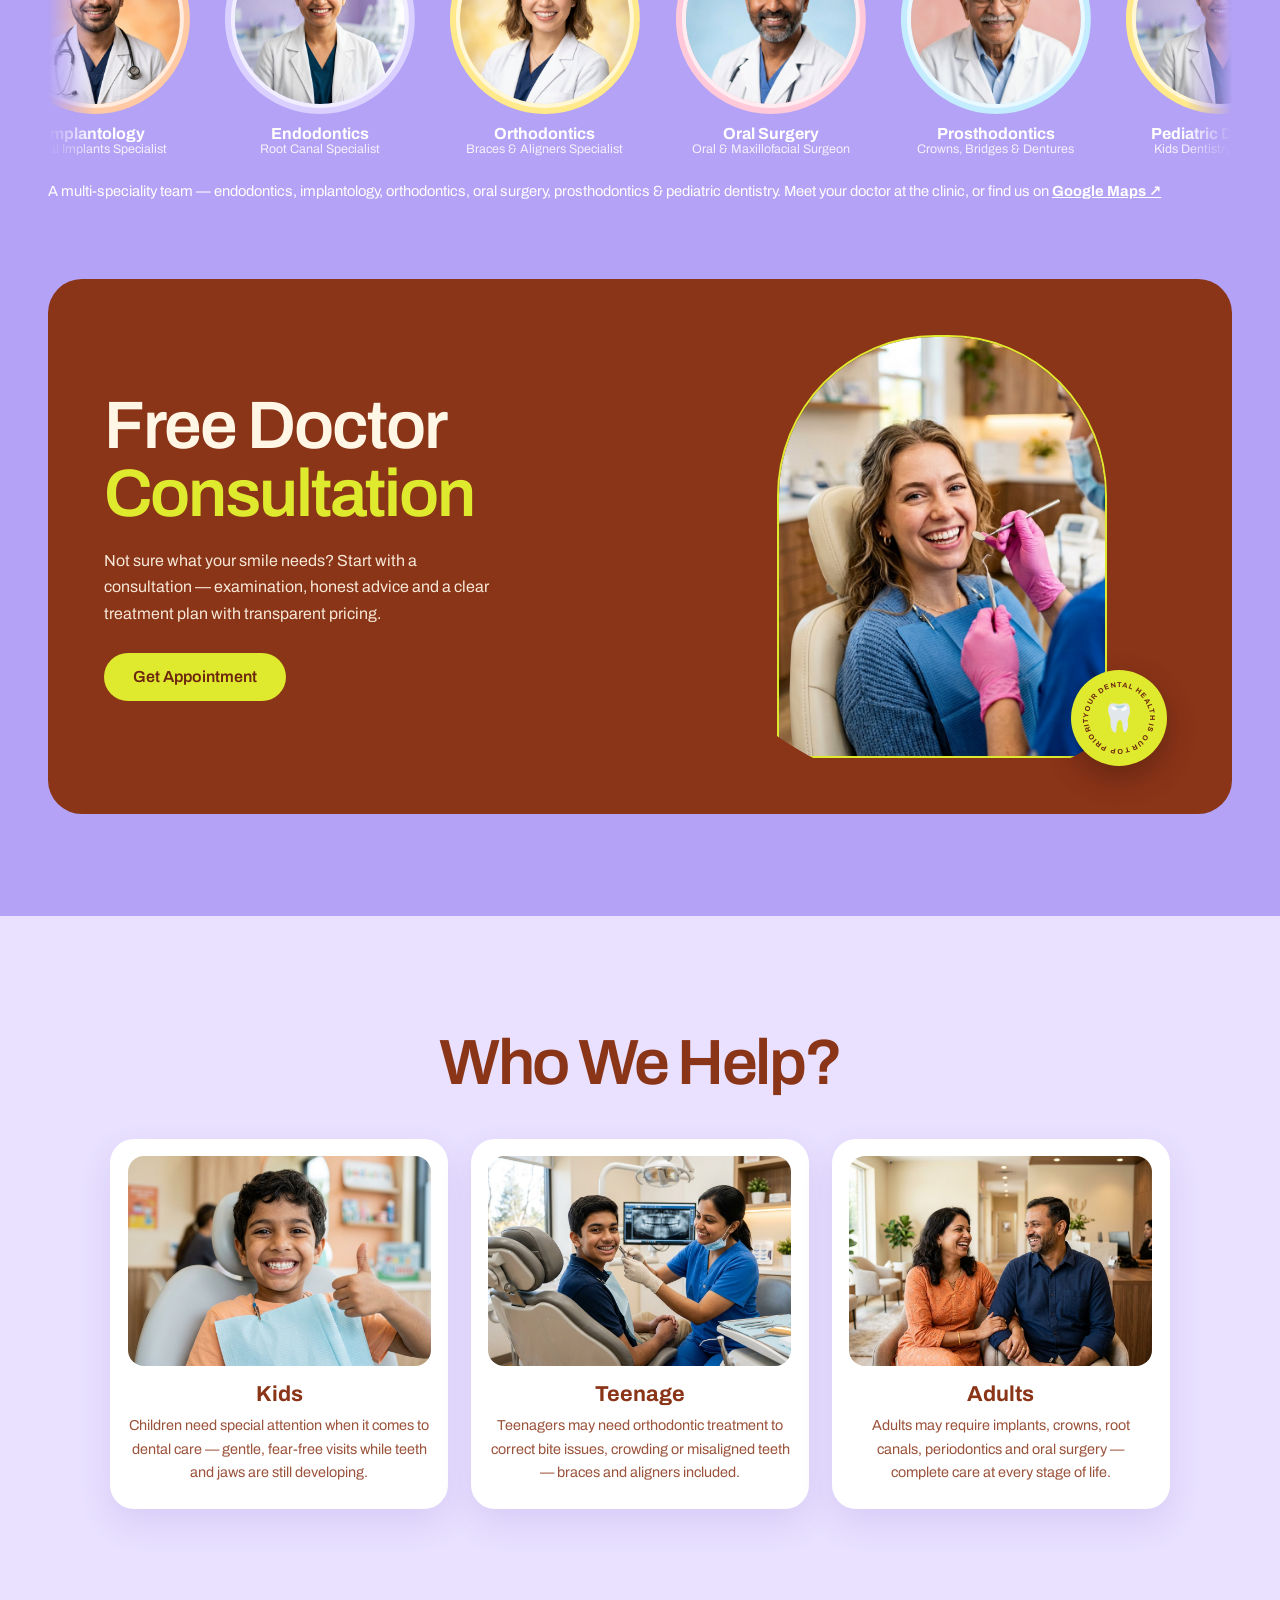
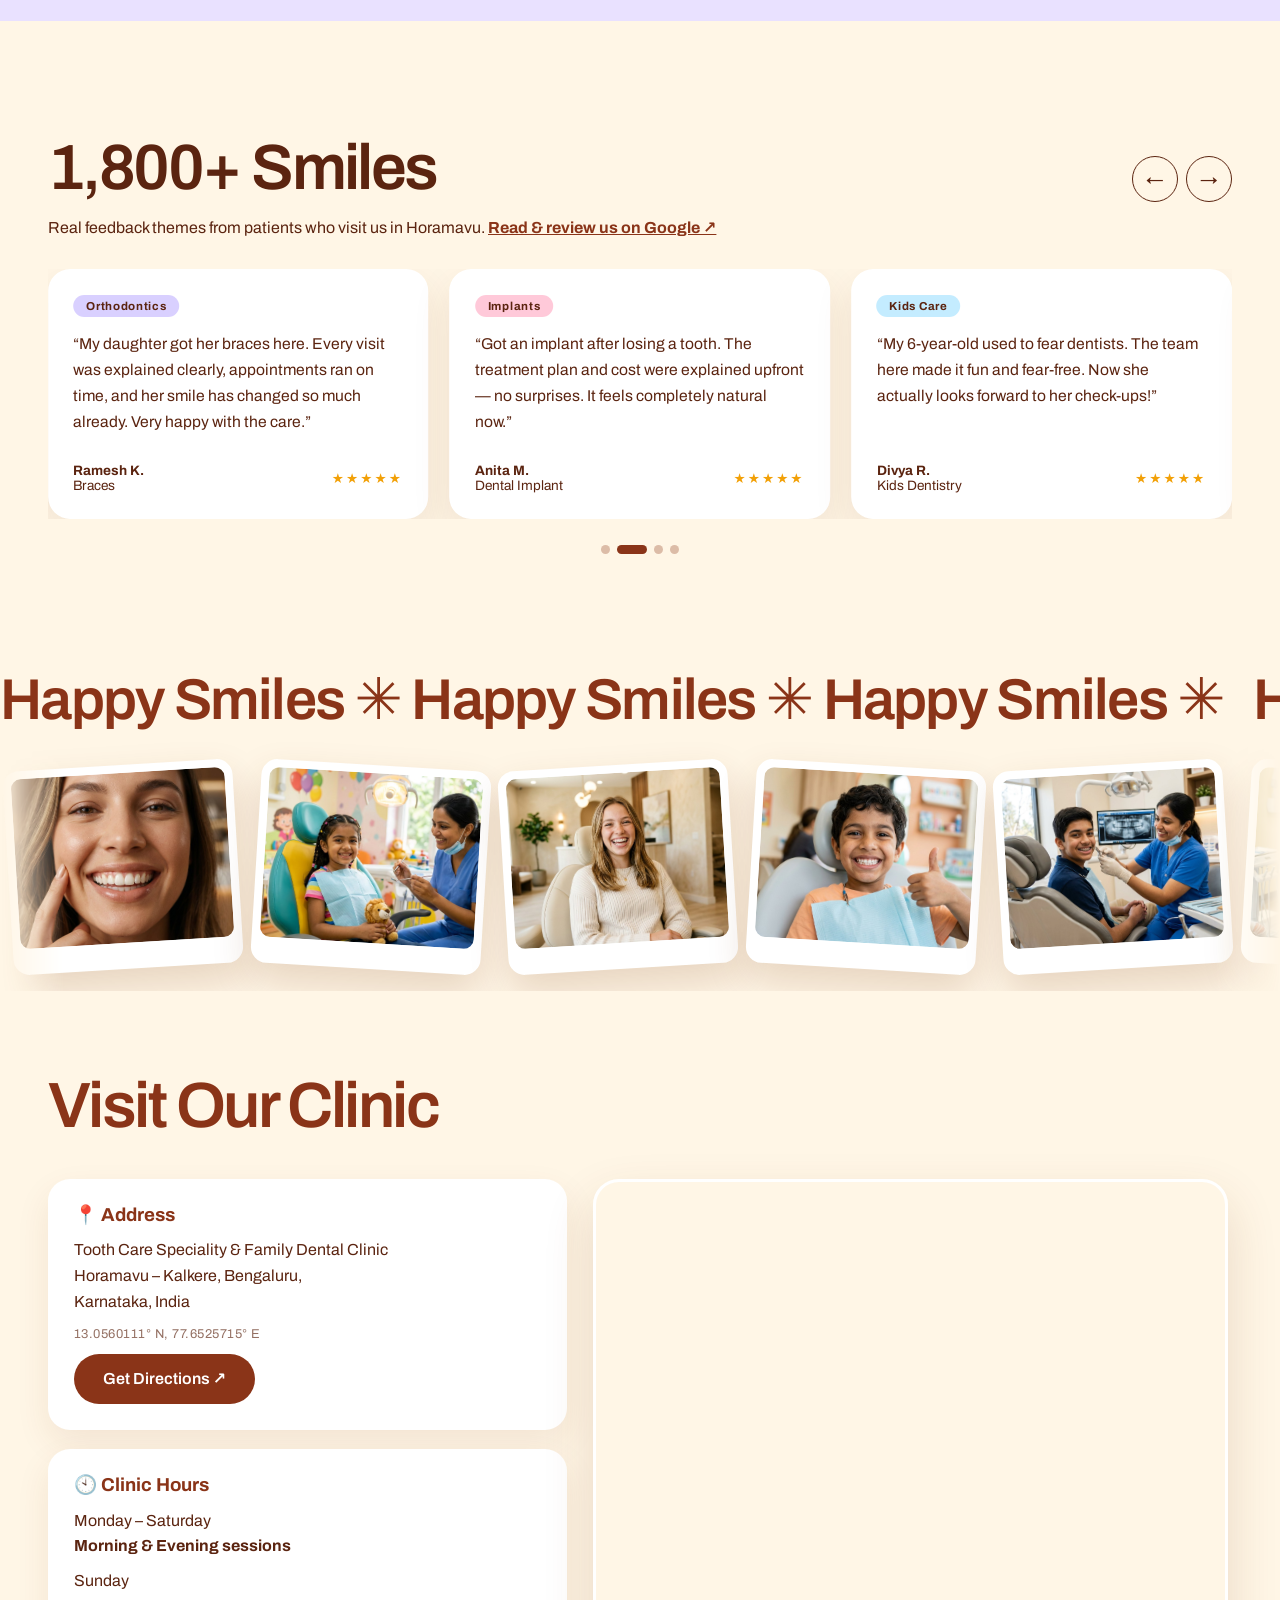
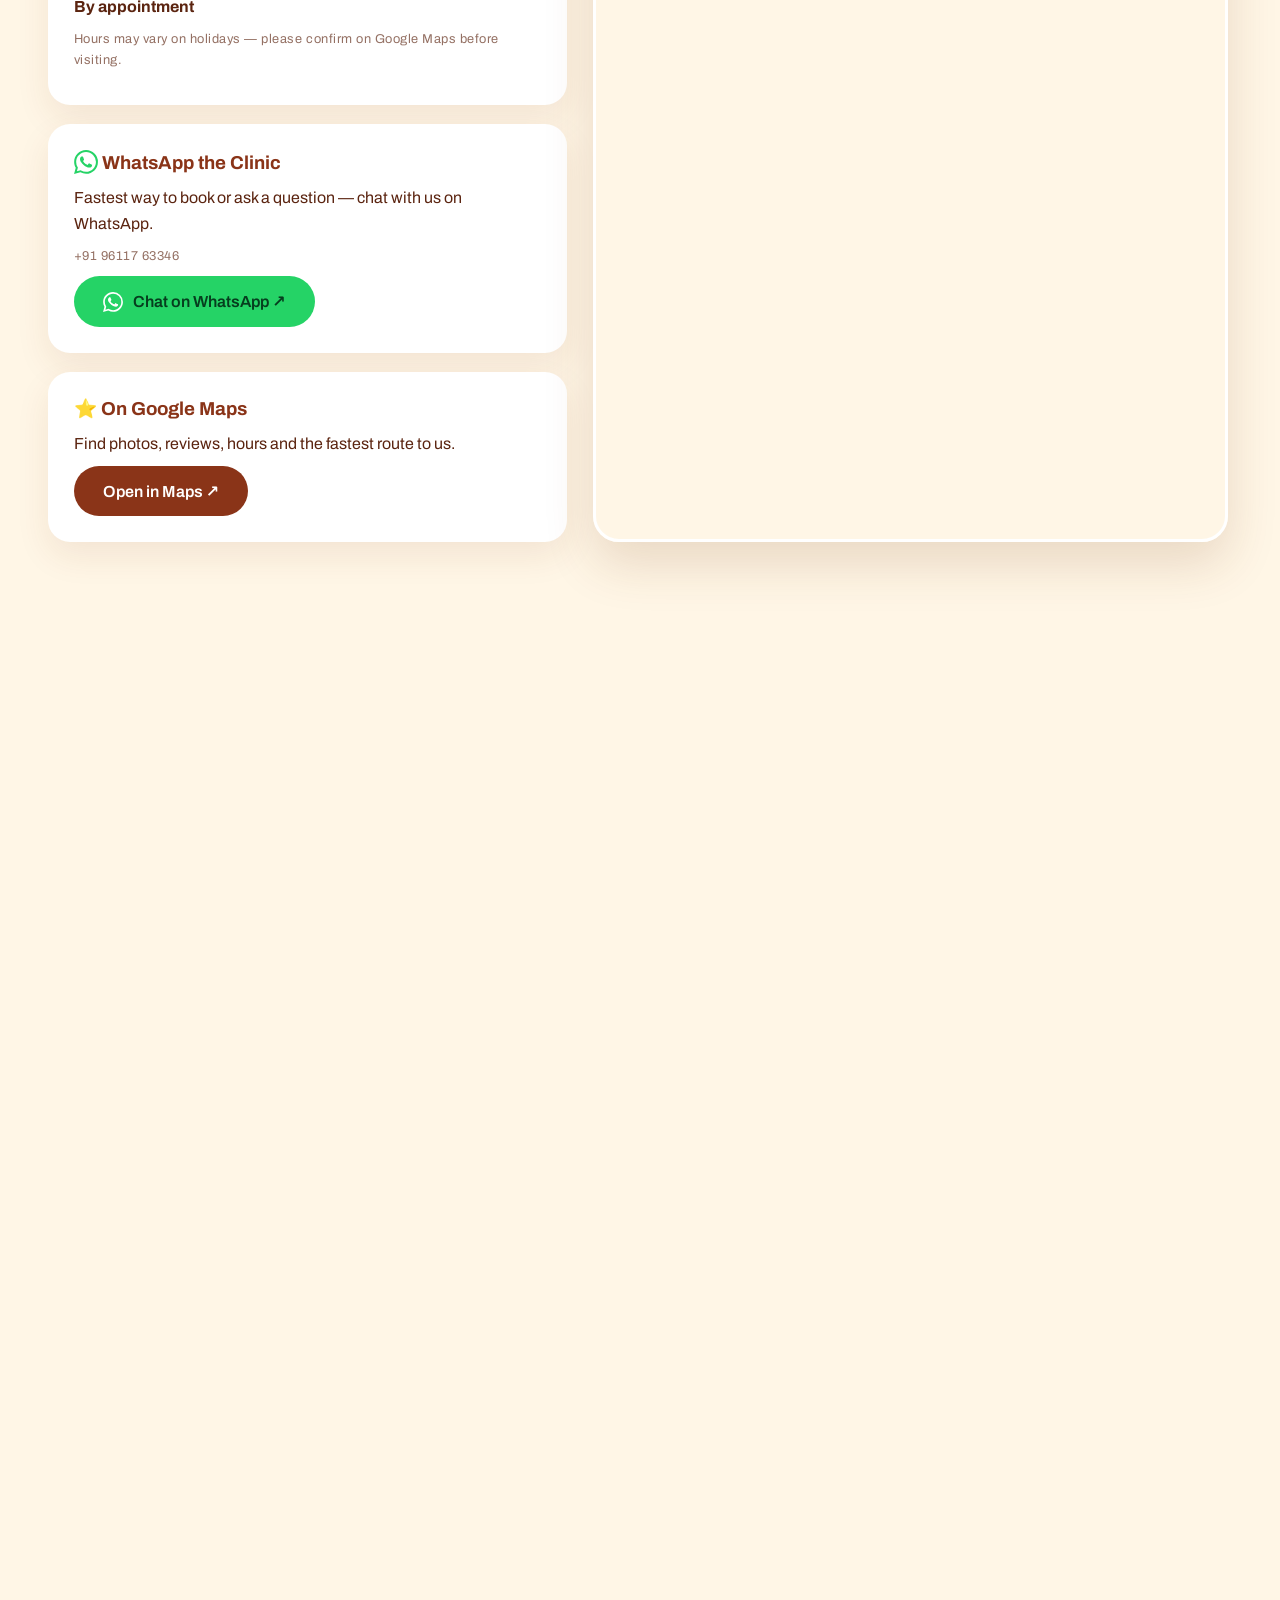
==== commit 94e6ca04: "Use original WhatsApp logo; remove mobile empty space after Maps section Co-authored-by: arena-agent" ====
--- a/index.html
+++ b/index.html
@@ -7,7 +7,7 @@
 <meta name="description" content="Tooth Care Speciality & Family Dental Clinic in Horamavu–Kalkere, Bengaluru. Gentle, state-of-the-art family dentistry: implants, root canal, braces, whitening & kids dentistry.">
 <link rel="preconnect" href="https://fonts.googleapis.com"><link rel="preconnect" href="https://fonts.gstatic.com" crossorigin>
 <link href="https://fonts.googleapis.com/css2?family=Archivo:ital,wght@0,400;0,500;0,600;0,700;1,400&family=Archivo+Expanded:wght@500;600&display=swap" rel="stylesheet">
-<link rel="stylesheet" href="styles.css">
+<link rel="stylesheet" href="styles.css?v=5">
 <link rel="icon" href="data:image/svg+xml,<svg xmlns='http://www.w3.org/2000/svg' viewBox='0 0 100 100'><text y='.9em' font-size='90'>🦷</text></svg>">
 </head>
 <body>
@@ -203,8 +203,8 @@
       <div class="v-card"><h3>📍 Address</h3><p>Tooth Care Speciality &amp; Family Dental Clinic<br>Horamavu – Kalkere, Bengaluru,<br>Karnataka, India</p><p class="coords">13.0560111° N, 77.6525715° E</p>
       <a class="btn btn-brown" href="https://www.google.com/maps/dir/?api=1&destination=13.0560111,77.6525715&destination_place_id=ChIJj60xaxAWrjsRxmS87u40tEY" target="_blank" rel="noopener">Get Directions ↗</a></div>
       <div class="v-card"><h3>🕙 Clinic Hours</h3><p>Monday – Saturday<br><b>Morning &amp; Evening sessions</b></p><p>Sunday<br><b>By appointment</b></p><p class="coords">Hours may vary on holidays — please confirm on Google Maps before visiting.</p></div>
-      <div class="v-card"><h3>💬 WhatsApp the Clinic</h3><p>Fastest way to book or ask a question — chat with us on WhatsApp.</p><p class="coords">+91 96117 63346</p>
-      <a class="btn btn-wa" href="https://wa.me/919611763346?text=Hello%20Tooth%20Care%20Clinic%2C%20I%20would%20like%20to%20book%20a%20dental%20appointment." target="_blank" rel="noopener">Chat on WhatsApp ↗</a></div>
+      <div class="v-card"><h3><img class="wa-ico" src="assets/whatsapp.svg" alt="WhatsApp"> WhatsApp the Clinic</h3><p>Fastest way to book or ask a question — chat with us on WhatsApp.</p><p class="coords">+91 96117 63346</p>
+      <a class="btn btn-wa" href="https://wa.me/919611763346?text=Hello%20Tooth%20Care%20Clinic%2C%20I%20would%20like%20to%20book%20a%20dental%20appointment." target="_blank" rel="noopener"><img class="wa-ico" src="assets/whatsapp-white.svg" alt=""> Chat on WhatsApp ↗</a></div>
       <div class="v-card"><h3>⭐ On Google Maps</h3><p>Find photos, reviews, hours and the fastest route to us.</p>
       <a class="btn btn-brown" href="https://www.google.com/maps/place/TOOTH+CARE+SPECIALITY+%26+FAMILY+DENTAL+CLINIC/@13.0560163,77.6499966,17z/data=!3m1!4b1!4m6!3m5!1s0x3bae171b1716ad7f:0x46b4d4e4eebc64c6!8m2!3d13.0560111!4d77.6525715!16s%2Fg%2F11z4lwh942" target="_blank" rel="noopener">Open in Maps ↗</a></div>
     </div>
@@ -232,8 +232,8 @@
     </div>
     <label class="full">Anything we should know? (optional)<textarea name="notes" rows="2" placeholder="e.g. Tooth pain since 2 days…"></textarea></label>
     <p class="form-err" id="formErr" role="alert"></p>
-    <p class="form-note">📲 On submit, WhatsApp opens with your details pre-filled — just press Send. They go directly to the dentist at <b>+91 96117 63346</b>.</p>
-    <button class="btn btn-wa big" type="submit">📲 Book Appointment on WhatsApp</button>
+    <p class="form-note"><img class="wa-ico" src="assets/whatsapp.svg" alt="WhatsApp"> On submit, WhatsApp opens with your details pre-filled — just press Send. They go directly to the dentist at <b>+91 96117 63346</b>.</p>
+    <button class="btn btn-wa big" type="submit"><img class="wa-ico" src="assets/whatsapp-white.svg" alt=""> Book Appointment on WhatsApp</button>
     <p class="form-ok" id="formOk" hidden></p>
   </form>
 
@@ -249,7 +249,7 @@
 </main>
 
 
-<a class="wa-float" href="https://wa.me/919611763346?text=Hello%20Tooth%20Care%20Clinic%2C%20I%20would%20like%20to%20book%20a%20dental%20appointment." target="_blank" rel="noopener" aria-label="Chat on WhatsApp">💬</a>
+<a class="wa-float" href="https://wa.me/919611763346?text=Hello%20Tooth%20Care%20Clinic%2C%20I%20would%20like%20to%20book%20a%20dental%20appointment." target="_blank" rel="noopener" aria-label="Chat on WhatsApp"><img src="assets/whatsapp.svg" alt="WhatsApp"></a>
 <nav class="mobile-bar" aria-label="Quick actions">
   <a href="#book" class="mb-book">📅 Book</a>
   <a href="https://www.google.com/maps/dir/?api=1&destination=13.0560111,77.6525715&destination_place_id=ChIJj60xaxAWrjsRxmS87u40tEY" target="_blank" rel="noopener">📍 Directions</a>
@@ -257,6 +257,6 @@
   <a href="#visit">⭐ Visit</a>
 </nav>
 <button class="to-top" id="toTop" aria-label="Back to top">↑</button>
-<script src="script.js"></script>
+<script src="script.js?v=5"></script>
 </body>
 </html>
--- a/styles.css
+++ b/styles.css
@@ -18,10 +18,10 @@
 .intro-card{position:absolute;width:min(300px,42vw);border-radius:14px;overflow:hidden;box-shadow:0 30px 60px rgba(90,30,5,.35);background:#fff}
 .intro-card img{height:170px;width:100%;object-fit:cover}
 .intro-card span{display:block;padding:.5rem .8rem;font-weight:600;color:var(--brown)}
-.ic1{transform:rotate(-9deg) translate(-46vw,-16vh) scale(.9);animation:flyIn 1.1s var(--ease) both}
-.ic2{transform:rotate(7deg) translate(44vw,-20vh);animation:flyIn 1.1s .1s var(--ease) both}
-.ic3{transform:rotate(6deg) translate(-42vw,26vh);animation:flyIn 1.1s .2s var(--ease) both}
-.ic4{transform:rotate(-7deg) translate(46vw,24vh);animation:flyIn 1.1s .3s var(--ease) both}
+.ic1{transform:rotate(-9deg) translate(-23vw,-15vh) scale(.95);animation:flyIn 1.1s var(--ease) both}
+.ic2{transform:rotate(7deg) translate(22vw,-17vh);animation:flyIn 1.1s .1s var(--ease) both}
+.ic3{transform:rotate(6deg) translate(-22vw,19vh);animation:flyIn 1.1s .2s var(--ease) both}
+.ic4{transform:rotate(-7deg) translate(23vw,18vh);animation:flyIn 1.1s .3s var(--ease) both}
 @keyframes flyIn{from{opacity:0;scale:.6}to{opacity:1}}
 @keyframes introLogo{from{opacity:0;transform:translateY(40px) scale(.9)}to{opacity:1}}
 @keyframes introOut{to{opacity:0;visibility:hidden;transform:scale(1.12)}}
@@ -333,6 +333,10 @@
   .foot-base{flex-direction:column;gap:.4rem}
   .gal-card{width:180px}.gal-card img{height:130px}
   .intro-card{width:44vw}.intro-card img{height:110px}
+  .ic1{transform:rotate(-9deg) translate(-17vw,-13vh) scale(.95)}
+  .ic2{transform:rotate(7deg) translate(16vw,-15vh)}
+  .ic3{transform:rotate(6deg) translate(-16vw,15vh)}
+  .ic4{transform:rotate(-7deg) translate(17vw,14vh)}
   .menu-overlay nav a{font-size:2rem}
   .arrows button{width:48px;height:48px}
 }
@@ -355,7 +359,21 @@
 .to-top{bottom:82px}
 @media(max-width:820px){.wa-float{bottom:84px}}
 
+
+@media(max-width:820px){
+  .visit{padding-bottom:1.2rem}
+  .visit h2{margin-bottom:1.4rem}
+  .gallery{padding-bottom:1.2rem}
+  .book{clip-path:none;padding-top:2.4rem}
+}
+
 @media (prefers-reduced-motion: reduce){
   *,*::before,*::after{animation-duration:.01ms!important;transition-duration:.01ms!important}
   html{scroll-behavior:auto}.intro{display:none}
 }
+
+.wa-ico{width:20px;height:20px;display:inline-block;vertical-align:-4px;flex:none}
+.btn .wa-ico{margin-right:.15rem}
+.wa-float{background:#fff}
+.wa-float img{width:38px;height:38px}
+h3 .wa-ico{width:24px;height:24px;vertical-align:-5px}
